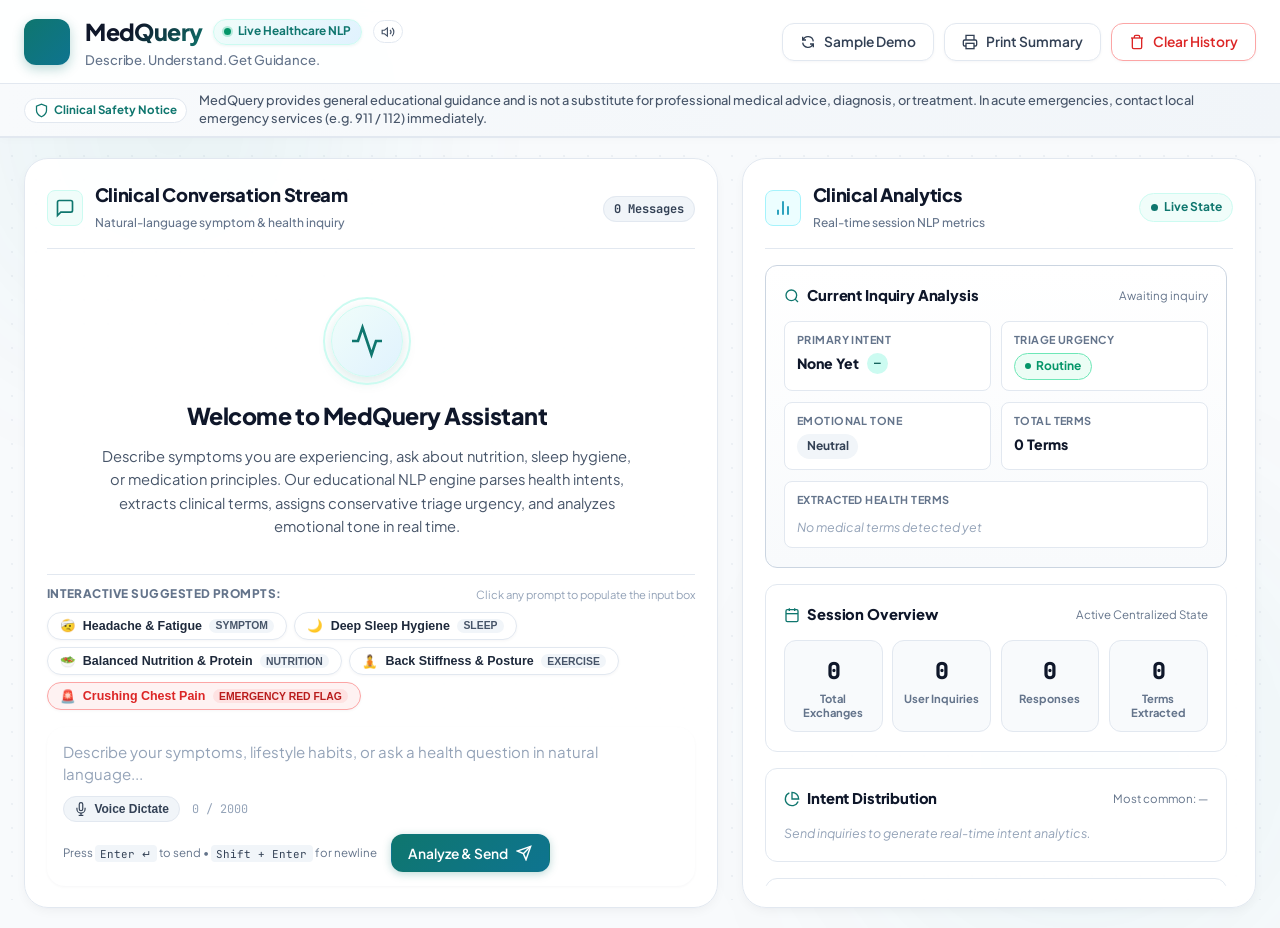
==== templates/index.html @ 359f4f4c "Initial commit: Complete MedQuery healthcare NLP assistant with interactive UI, speech capabilities," ====
<!DOCTYPE html>
<html lang="en">
<head>
  <meta charset="UTF-8">
  <meta name="viewport" content="width=device-width, initial-scale=1.0">
  <meta name="description" content="MedQuery — Educational Healthcare Question and Symptom Guidance Assistant. Real-time NLP intent classification, symptom extraction, conservative urgency triage, tone analysis, and voice interaction.">
  <title>MedQuery — Healthcare Question & Symptom Guidance Assistant</title>
  <link rel="stylesheet" href="/static/css/style.css">
  <link rel="preconnect" href="https://fonts.googleapis.com">
  <link rel="preconnect" href="https://fonts.gstatic.com" crossorigin>
  <link href="https://fonts.googleapis.com/css2?family=Plus+Jakarta+Sans:ital,wght@0,300;0,400;0,500;0,600;0,700;0,800;1,400&family=JetBrains+Mono:wght@400;500;600&display=swap" rel="stylesheet">
</head>
<body>
  <!-- Ambient Animated Clinical Background Grid & Glows -->
  <div class="ambient-glow glow-top-left" aria-hidden="true"></div>
  <div class="ambient-glow glow-bottom-right" aria-hidden="true"></div>
  <div class="grid-overlay" aria-hidden="true"></div>

  <!-- Print Summary Header (Only rendered when window.print() is executed) -->
  <header class="print-only-header">
    <div class="print-title-row">
      <div>
        <h1 class="print-app-title">MedQuery • Clinical Conversation Summary</h1>
        <p class="print-app-tagline">Describe. Understand. Get Guidance. (Educational Healthcare NLP Assistant)</p>
      </div>
      <div class="print-meta-right">
        <p><strong>Generated:</strong> <span id="printDate"></span></p>
        <p><strong>Session ID:</strong> <span id="printSessionId"></span></p>
      </div>
    </div>
    <div class="print-metrics-row" id="printMetricsSummary"></div>
    <div class="print-disclaimer-box">
      <strong>Educational Notice:</strong> MedQuery provides general educational information and is not a substitute for professional medical advice, diagnosis, or treatment. In acute emergencies, contact local emergency services (e.g. 911 / 112) immediately.
    </div>
    <hr class="print-divider">
  </header>

  <!-- App Header -->
  <header class="app-header no-print">
    <div class="header-container">
      <div class="brand-group">
        <div class="brand-icon-wrapper" title="MedQuery Clinical Assistant">
          <!-- Animated ECG Heartbeat Pulse Icon -->
          <svg class="brand-icon" viewBox="0 0 24 24" fill="none" stroke="currentColor" stroke-width="2.2" stroke-linecap="round" stroke-linejoin="round">
            <path class="ecg-path" d="M2 12h3.5l2.5-7 4 14 3.5-10 2 5H22"/>
          </svg>
        </div>
        <div class="brand-text">
          <div class="brand-row">
            <span class="brand-title">MedQuery</span>
            <div class="system-status-pill" title="NLP Pipeline Ready">
              <span class="status-dot"></span>
              <span id="connectionStatusText">Live Healthcare NLP</span>
            </div>
            <!-- Audio Feedback Toggle Button -->
            <button id="btnAudioToggle" class="btn-icon-toggle" title="Toggle UI sound effects" aria-label="Toggle UI Audio">
              <svg id="iconAudioOn" viewBox="0 0 24 24" fill="none" stroke="currentColor" stroke-width="2" class="mini-icon">
                <polygon points="11 5 6 9 2 9 2 15 6 15 11 19 11 5"/>
                <path d="M19.07 4.93a10 10 0 0 1 0 14.14M15.54 8.46a5 5 0 0 1 0 7.07"/>
              </svg>
              <svg id="iconAudioOff" viewBox="0 0 24 24" fill="none" stroke="currentColor" stroke-width="2" class="mini-icon hidden">
                <line x1="1" y1="1" x2="23" y2="23"/>
                <path d="M9 9v3a3 3 0 0 0 5.12 2.12M15 9.34V4a3 3 0 0 0-5.94-.6"/>
                <path d="M17 16.95A7 7 0 0 1 5 12v-2m14 0v2a7 7 0 0 1-.11 1.23"/>
                <line x1="12" y1="19" x2="12" y2="23"/>
                <line x1="8" y1="23" x2="16" y2="23"/>
              </svg>
            </button>
          </div>
          <span class="brand-tagline">Describe. Understand. Get Guidance.</span>
        </div>
      </div>

      <!-- Action Toolbar -->
      <div class="header-actions">
        <button id="btnDemo" class="btn btn-secondary action-btn-hover" title="Restore sample clinical conversations with multi-turn analytics">
          <svg viewBox="0 0 24 24" fill="none" stroke="currentColor" stroke-width="2" class="btn-icon">
            <path d="M4 4v5h.582m15.356 2A8.001 8.001 0 004.582 9m0 0H9m11 11v-5h-.581m0 0a8.003 8.003 0 01-15.357-2m15.357 2H15"/>
          </svg>
          <span>Sample Demo</span>
        </button>

        <button id="btnPrint" class="btn btn-secondary action-btn-hover" title="Print a professional A4-formatted clinical summary">
          <svg viewBox="0 0 24 24" fill="none" stroke="currentColor" stroke-width="2" class="btn-icon">
            <polyline points="6 9 6 2 18 2 18 9"/>
            <path d="M6 18H4a2 2 0 01-2-2v-5a2 2 0 012-2h16a2 2 0 012 2v5a2 2 0 01-2 2h-2"/>
            <rect x="6" y="14" width="12" height="8"/>
          </svg>
          <span>Print Summary</span>
        </button>

        <button id="btnClear" class="btn btn-outline-danger action-btn-hover" title="Clear conversation history and reset runtime state">
          <svg viewBox="0 0 24 24" fill="none" stroke="currentColor" stroke-width="2" class="btn-icon">
            <polyline points="3 6 5 6 21 6"/>
            <path d="M19 6v14a2 2 0 01-2 2H7a2 2 0 01-2-2V6m3 0V4a2 2 0 012-2h4a2 2 0 012 2v2"/>
          </svg>
          <span>Clear History</span>
        </button>
      </div>
    </div>

    <!-- Safety Disclaimer Ribbon -->
    <div class="safety-ribbon">
      <div class="safety-ribbon-content">
        <div class="safety-badge">
          <svg class="safety-icon" viewBox="0 0 24 24" fill="none" stroke="currentColor" stroke-width="2">
            <path d="M12 22s8-4 8-10V5l-8-3-8 3v7c0 6 8 10 8 10z"/>
          </svg>
          <span>Clinical Safety Notice</span>
        </div>
        <span class="safety-text">
          MedQuery provides general educational guidance and is not a substitute for professional medical advice, diagnosis, or treatment. In acute emergencies, contact local emergency services (e.g. 911 / 112) immediately.
        </span>
      </div>
    </div>
  </header>

  <!-- Main Layout Container -->
  <main class="main-layout no-print">
    <!-- Left Column: Conversation Hub -->
    <section class="conversation-panel" aria-label="Healthcare Conversation Stream">
      <div class="panel-header">
        <div class="panel-header-title">
          <div class="icon-bubble">
            <svg viewBox="0 0 24 24" fill="none" stroke="currentColor" stroke-width="2" class="panel-header-icon">
              <path d="M21 15a2 2 0 01-2 2H7l-4 4V5a2 2 0 012-2h14a2 2 0 012 2z"/>
            </svg>
          </div>
          <div>
            <h2>Clinical Conversation Stream</h2>
            <span class="panel-subcaption">Natural-language symptom & health inquiry</span>
          </div>
        </div>
        <div class="panel-meta-actions">
          <span class="message-counter-badge" id="messageCounterBadge">0 Messages</span>
        </div>
      </div>

      <!-- Messages Stream -->
      <div class="messages-stream" id="messagesStream" tabindex="0" aria-live="polite">
        <!-- Empty State -->
        <div class="empty-state" id="emptyState">
          <div class="empty-state-visual">
            <div class="pulse-ring"></div>
            <div class="empty-state-icon-card">
              <svg viewBox="0 0 24 24" fill="none" stroke="currentColor" stroke-width="1.8">
                <path d="M22 12h-4l-3 9L9 3l-3 9H2"/>
              </svg>
            </div>
          </div>
          <h3>Welcome to MedQuery Assistant</h3>
          <p class="empty-state-desc">
            Describe symptoms you are experiencing, ask about nutrition, sleep hygiene, or medication principles.
            Our educational NLP engine parses health intents, extracts clinical terms, assigns conservative triage urgency, and analyzes emotional tone in real time.
          </p>
          <div class="empty-state-grid">
            <div class="empty-feature-card">
              <div class="feature-icon-circle blue">
                <svg viewBox="0 0 24 24" fill="none" stroke="currentColor" stroke-width="2"><path d="M4 19.5A2.5 2.5 0 0 1 6.5 17H20"/><path d="M6.5 2H20v20H6.5A2.5 2.5 0 0 1 4 19.5v-15A2.5 2.5 0 0 1 6.5 2z"/></svg>
              </div>
              <div class="feature-text">
                <strong>Rule-Based Intent NLP</strong>
                <span>Classifies 10 healthcare domains with confidence scoring.</span>
              </div>
            </div>
            <div class="empty-feature-card">
              <div class="feature-icon-circle green">
                <svg viewBox="0 0 24 24" fill="none" stroke="currentColor" stroke-width="2"><path d="M12 22s8-4 8-10V5l-8-3-8 3v7c0 6 8 10 8 10z"/></svg>
              </div>
              <div class="feature-text">
                <strong>Conservative Triage</strong>
                <span>Urgent, Needs Attention, and Routine triage categorization.</span>
              </div>
            </div>
            <div class="empty-feature-card">
              <div class="feature-icon-circle purple">
                <svg viewBox="0 0 24 24" fill="none" stroke="currentColor" stroke-width="2"><path d="M12 2a10 10 0 1 0 10 10H12V2z"/></svg>
              </div>
              <div class="feature-text">
                <strong>Dynamic Analytics</strong>
                <span>Zero hardcoded data; aggregates session state live.</span>
              </div>
            </div>
            <div class="empty-feature-card">
              <div class="feature-icon-circle teal">
                <svg viewBox="0 0 24 24" fill="none" stroke="currentColor" stroke-width="2"><path d="M12 1a3 3 0 0 0-3 3v8a3 3 0 0 0 6 0V4a3 3 0 0 0-3-3z"/><path d="M19 10v2a7 7 0 0 1-14 0v-2"/><line x1="12" y1="19" x2="12" y2="23"/><line x1="8" y1="23" x2="16" y2="23"/></svg>
              </div>
              <div class="feature-text">
                <strong>Voice Dictation & Read-Aloud</strong>
                <span>Integrated Speech-to-Text & Text-to-Speech interaction.</span>
              </div>
            </div>
          </div>
          <p class="empty-prompt-callout">
            👇 Select a suggested question below or type your inquiry to begin:
          </p>
        </div>
      </div>

      <!-- Suggested Prompts Bar with Category Filter Pills -->
      <div class="suggested-prompts-bar">
        <div class="suggested-bar-header">
          <span class="suggested-label">Interactive Suggested Prompts:</span>
          <span class="suggested-hint">Click any prompt to populate the input box</span>
        </div>
        <div class="suggested-chips-container">
          <button class="suggested-chip chip-symptom" data-query="I have had a throbbing headache and felt exhausted for the past two days.">
            <span class="chip-icon">🤕</span>
            <span class="chip-text">Headache & Fatigue</span>
            <span class="chip-tag">Symptom</span>
          </button>
          <button class="suggested-chip chip-sleep" data-query="How can I improve my sleep hygiene to get more restorative deep sleep?">
            <span class="chip-icon">🌙</span>
            <span class="chip-text">Deep Sleep Hygiene</span>
            <span class="chip-tag">Sleep</span>
          </button>
          <button class="suggested-chip chip-nutrition" data-query="What are healthy high-protein snacks to balance daily nutrition and hydration?">
            <span class="chip-icon">🥗</span>
            <span class="chip-text">Balanced Nutrition & Protein</span>
            <span class="chip-tag">Nutrition</span>
          </button>
          <button class="suggested-chip chip-general" data-query="I am experiencing mild lower back stiffness after prolonged sitting at work.">
            <span class="chip-icon">🧘</span>
            <span class="chip-text">Back Stiffness & Posture</span>
            <span class="chip-tag">Exercise</span>
          </button>
          <button class="suggested-chip chip-urgent red-flag" data-query="I feel sudden severe crushing chest pain and shortness of breath!">
            <span class="chip-icon">🚨</span>
            <span class="chip-text">Crushing Chest Pain</span>
            <span class="chip-tag red">Emergency Red Flag</span>
          </button>
        </div>
      </div>

      <!-- Chat Input Bar with Speech Dictation -->
      <div class="chat-input-wrapper">
        <form id="chatForm" class="chat-input-form" onsubmit="return false;">
          <div class="input-container" id="inputContainer">
            <textarea
              id="messageInput"
              class="message-textarea"
              placeholder="Describe your symptoms, lifestyle habits, or ask a health question in natural language..."
              rows="2"
              maxlength="2000"
              aria-label="Health inquiry message input"
            ></textarea>
            <div class="input-footer">
              <div class="input-tools-left">
                <!-- Voice Input Microphone Button (Web Speech API) -->
                <button type="button" id="btnVoiceInput" class="btn-tool" title="Dictate symptoms via Voice Input (Microphone)" aria-label="Speech Dictation">
                  <svg id="micIcon" viewBox="0 0 24 24" fill="none" stroke="currentColor" stroke-width="2" class="tool-icon">
                    <path d="M12 1a3 3 0 0 0-3 3v8a3 3 0 0 0 6 0V4a3 3 0 0 0-3-3z"/>
                    <path d="M19 10v2a7 7 0 0 1-14 0v-2"/>
                    <line x1="12" y1="19" x2="12" y2="23"/>
                    <line x1="8" y1="23" x2="16" y2="23"/>
                  </svg>
                  <span id="micStatusText" class="tool-label">Voice Dictate</span>
                </button>
                <span class="char-counter" id="charCounter">0 / 2000</span>
              </div>

              <div class="input-tools-right">
                <span class="keyboard-hint">Press <kbd>Enter ↵</kbd> to send • <kbd>Shift + Enter</kbd> for newline</span>
                <button type="submit" id="btnSend" class="btn btn-primary btn-send-interactive" aria-label="Send message">
                  <span id="btnSendText">Analyze & Send</span>
                  <svg id="btnSendIcon" viewBox="0 0 24 24" fill="none" stroke="currentColor" stroke-width="2.2" class="btn-icon">
                    <line x1="22" y1="2" x2="11" y2="13"/>
                    <polygon points="22 2 15 22 11 13 2 9 22 2"/>
                  </svg>
                  <span id="sendSpinner" class="spinner hidden" aria-hidden="true"></span>
                </button>
              </div>
            </div>
          </div>
        </form>
      </div>
    </section>

    <!-- Right Column: Real-Time Analytics & NLP Inspector -->
    <aside class="analytics-panel" aria-label="Healthcare Analytics and NLP Breakdown">
      <div class="panel-header">
        <div class="panel-header-title">
          <div class="icon-bubble cyan">
            <svg viewBox="0 0 24 24" fill="none" stroke="currentColor" stroke-width="2" class="panel-header-icon">
              <path d="M18 20V10M12 20V4M6 20v-6"/>
            </svg>
          </div>
          <div>
            <h2>Clinical Analytics</h2>
            <span class="panel-subcaption">Real-time session NLP metrics</span>
          </div>
        </div>
        <span class="live-pulse-badge">
          <span class="pulse-beacon"></span>
          Live State
        </span>
      </div>

      <div class="analytics-scroll-body">
        <!-- Card 1: Latest Message Analysis -->
        <div class="card analytics-card highlight-card">
          <div class="card-header">
            <div class="card-title-group">
              <svg viewBox="0 0 24 24" fill="none" stroke="currentColor" stroke-width="2" class="card-title-icon"><circle cx="11" cy="11" r="8"/><line x1="21" y1="21" x2="16.65" y2="16.65"/></svg>
              <h3>Current Inquiry Analysis</h3>
            </div>
            <span class="card-subtitle" id="latestTimestamp">Awaiting inquiry</span>
          </div>
          <div class="analysis-grid">
            <div class="metric-cell">
              <span class="metric-sublabel">Primary Intent</span>
              <div class="metric-value-row">
                <span class="metric-highlight" id="latestIntent">None yet</span>
                <span class="confidence-pill" id="latestConfidence">—</span>
              </div>
            </div>

            <div class="metric-cell">
              <span class="metric-sublabel">Triage Urgency</span>
              <div class="metric-value-row">
                <span class="urgency-tag routine" id="latestUrgency">
                  <span class="tag-dot"></span>
                  <span id="latestUrgencyText">Routine</span>
                </span>
              </div>
            </div>

            <div class="metric-cell">
              <span class="metric-sublabel">Emotional Tone</span>
              <div class="metric-value-row">
                <span class="tone-tag neutral" id="latestTone">Neutral</span>
              </div>
            </div>

            <div class="metric-cell">
              <span class="metric-sublabel">Total Terms</span>
              <div class="metric-value-row">
                <span class="metric-highlight" id="latestTermsCount">0 terms</span>
              </div>
            </div>

            <div class="metric-cell full-width">
              <span class="metric-sublabel">Extracted Health Terms</span>
              <div class="keywords-chip-list" id="latestKeywordsList">
                <span class="empty-terms-notice">No medical terms detected yet</span>
              </div>
            </div>
          </div>
        </div>

        <!-- Card 2: Overview Counters -->
        <div class="card analytics-card">
          <div class="card-header">
            <div class="card-title-group">
              <svg viewBox="0 0 24 24" fill="none" stroke="currentColor" stroke-width="2" class="card-title-icon"><rect x="3" y="4" width="18" height="18" rx="2" ry="2"/><line x1="16" y1="2" x2="16" y2="6"/><line x1="8" y1="2" x2="8" y2="6"/><line x1="3" y1="10" x2="21" y2="10"/></svg>
              <h3>Session Overview</h3>
            </div>
            <span class="card-subtitle">Active Centralized State</span>
          </div>
          <div class="stats-counters-grid">
            <div class="stat-counter-box" title="Total messages exchanged in this session">
              <span class="stat-num" id="statTotalMessages">0</span>
              <span class="stat-title">Total Exchanges</span>
            </div>
            <div class="stat-counter-box" title="User inquiries analyzed">
              <span class="stat-num" id="statUserMessages">0</span>
              <span class="stat-title">User Inquiries</span>
            </div>
            <div class="stat-counter-box" title="Guidance responses provided">
              <span class="stat-num" id="statAssistantMessages">0</span>
              <span class="stat-title">Responses</span>
            </div>
            <div class="stat-counter-box" title="Total healthcare keywords extracted">
              <span class="stat-num" id="statKeywordMentions">0</span>
              <span class="stat-title">Terms Extracted</span>
            </div>
          </div>
        </div>

        <!-- Card 3: Intent Distribution -->
        <div class="card analytics-card">
          <div class="card-header">
            <div class="card-title-group">
              <svg viewBox="0 0 24 24" fill="none" stroke="currentColor" stroke-width="2" class="card-title-icon"><path d="M21.21 15.89A10 10 0 1 1 8 2.83"/><path d="M22 12A10 10 0 0 0 12 2v10z"/></svg>
              <h3>Intent Distribution</h3>
            </div>
            <span class="card-subtitle" id="mostCommonIntentLabel">Most common: —</span>
          </div>
          <div class="distribution-bars-list" id="intentDistributionList">
            <p class="empty-distribution-notice">Send inquiries to generate real-time intent analytics.</p>
          </div>
        </div>

        <!-- Card 4: Urgency Triage Breakdown -->
        <div class="card analytics-card">
          <div class="card-header">
            <div class="card-title-group">
              <svg viewBox="0 0 24 24" fill="none" stroke="currentColor" stroke-width="2" class="card-title-icon"><path d="M10.29 3.86L1.82 18a2 2 0 0 0 1.71 3h16.94a2 2 0 0 0 1.71-3L13.71 3.86a2 2 0 0 0-3.42 0z"/><line x1="12" y1="9" x2="12" y2="13"/><line x1="12" y1="17" x2="12.01" y2="17"/></svg>
              <h3>Urgency Triage Breakdown</h3>
            </div>
            <span class="card-subtitle">Conservative classification</span>
          </div>
          <div class="urgency-meters">
            <div class="urgency-meter-row">
              <div class="meter-info">
                <span class="meter-name"><span class="dot-urgency routine"></span> Routine Self-Care</span>
                <span class="meter-val" id="urgencyRoutineCount">0 (0%)</span>
              </div>
              <div class="progress-track">
                <div class="progress-fill routine" id="urgencyRoutineBar" style="width: 0%;"></div>
              </div>
            </div>

            <div class="urgency-meter-row">
              <div class="meter-info">
                <span class="meter-name"><span class="dot-urgency attention"></span> Needs Attention</span>
                <span class="meter-val" id="urgencyAttentionCount">0 (0%)</span>
              </div>
              <div class="progress-track">
                <div class="progress-fill attention" id="urgencyAttentionBar" style="width: 0%;"></div>
              </div>
            </div>

            <div class="urgency-meter-row">
              <div class="meter-info">
                <span class="meter-name"><span class="dot-urgency urgent"></span> Urgent Medical Review</span>
                <span class="meter-val" id="urgencyUrgentCount">0 (0%)</span>
              </div>
              <div class="progress-track">
                <div class="progress-fill urgent" id="urgencyUrgentBar" style="width: 0%;"></div>
              </div>
            </div>
          </div>
        </div>

        <!-- Card 5: Tone & Sentiment Distribution -->
        <div class="card analytics-card">
          <div class="card-header">
            <div class="card-title-group">
              <svg viewBox="0 0 24 24" fill="none" stroke="currentColor" stroke-width="2" class="card-title-icon"><circle cx="12" cy="12" r="10"/><path d="M8 14s1.5 2 4 2 4-2 4-2"/><line x1="9" y1="9" x2="9.01" y2="9"/><line x1="15" y1="9" x2="15.01" y2="9"/></svg>
              <h3>Emotional Tone Breakdown</h3>
            </div>
            <span class="card-subtitle">Affective sentiment markers</span>
          </div>
          <div class="distribution-bars-list" id="toneDistributionList">
            <p class="empty-distribution-notice">Send inquiries to analyze emotional tone.</p>
          </div>
        </div>

        <!-- Card 6: Top Extracted Keywords Cloud -->
        <div class="card analytics-card">
          <div class="card-header">
            <div class="card-title-group">
              <svg viewBox="0 0 24 24" fill="none" stroke="currentColor" stroke-width="2" class="card-title-icon"><path d="M20.59 13.41l-7.17 7.17a2 2 0 0 1-2.83 0L2 12V2h10l8.59 8.59a2 2 0 0 1 0 2.82z"/><line x1="7" y1="7" x2="7.01" y2="7"/></svg>
              <h3>Frequent Health Keywords</h3>
            </div>
            <span class="card-subtitle" id="uniqueKeywordsLabel">0 unique terms</span>
          </div>
          <div class="keyword-frequency-cloud" id="topKeywordsCloud">
            <p class="empty-distribution-notice">Extracted health terms will appear here.</p>
          </div>
        </div>
      </div>
    </aside>
  </main>

  <!-- Print-Only Conversation Summary (Rendered on window.print()) -->
  <section class="print-conversation-section" id="printConversationSection"></section>

  <!-- Detailed NLP Analysis Inspector Modal -->
  <div class="modal-backdrop hidden" id="analysisModalBackdrop" role="dialog" aria-modal="true" aria-labelledby="modalTitle">
    <div class="modal-card">
      <div class="modal-header">
        <div class="modal-title-group">
          <div class="modal-icon-bubble">
            <svg viewBox="0 0 24 24" fill="none" stroke="currentColor" stroke-width="2" class="modal-icon">
              <circle cx="12" cy="12" r="10"/>
              <line x1="12" y1="16" x2="12" y2="12"/>
              <line x1="12" y1="8" x2="12.01" y2="8"/>
            </svg>
          </div>
          <div>
            <h3 id="modalTitle">Clinical NLP Pipeline Inspection</h3>
            <span class="modal-subtitle" id="modalSubtitle">Detailed diagnostic breakdown</span>
          </div>
        </div>
        <button class="modal-close-btn" id="modalCloseBtn" aria-label="Close modal">&times;</button>
      </div>

      <div class="modal-body" id="modalBody"></div>

      <div class="modal-footer">
        <button class="btn btn-secondary action-btn-hover" id="modalDismissBtn">Close Inspector</button>
      </div>
    </div>
  </div>

  <!-- Clear Confirmation Dialog Modal -->
  <div class="modal-backdrop hidden" id="confirmModalBackdrop" role="dialog" aria-modal="true" aria-labelledby="confirmTitle">
    <div class="modal-card modal-card-sm">
      <div class="modal-header danger-header">
        <div class="modal-title-group">
          <div class="modal-icon-bubble danger">
            <svg viewBox="0 0 24 24" fill="none" stroke="currentColor" stroke-width="2" class="modal-icon text-danger">
              <path d="M10.29 3.86L1.82 18a2 2 0 001.71 3h16.94a2 2 0 001.71-3L13.71 3.86a2 2 0 00-3.42 0z"/>
              <line x1="12" y1="9" x2="12" y2="13"/>
              <line x1="12" y1="17" x2="12.01" y2="17"/>
            </svg>
          </div>
          <div>
            <h3 id="confirmTitle">Reset Conversation History?</h3>
            <span class="modal-subtitle">Destructive session action</span>
          </div>
        </div>
        <button class="modal-close-btn" id="confirmCloseBtn" aria-label="Close modal">&times;</button>
      </div>

      <div class="modal-body">
        <p>This will erase all active messages and reset the dynamic analytics counters to zero.</p>
        <div class="alert-box-subtle">
          <svg viewBox="0 0 24 24" fill="none" stroke="currentColor" stroke-width="2" class="alert-icon"><circle cx="12" cy="12" r="10"/><line x1="12" y1="16" x2="12" y2="12"/><line x1="12" y1="8" x2="12.01" y2="8"/></svg>
          <span>You can restore realistic clinical data at any time by clicking <strong>"Sample Demo"</strong> in the top toolbar.</span>
        </div>
      </div>

      <div class="modal-footer">
        <button class="btn btn-secondary action-btn-hover" id="confirmCancelBtn">Cancel</button>
        <button class="btn btn-danger action-btn-hover" id="confirmExecuteBtn">Reset All Data</button>
      </div>
    </div>
  </div>

  <!-- Toast Notification Container -->
  <div class="toast-container" id="toastContainer" aria-live="assertive"></div>

  <!-- JavaScript Entry Point -->
  <script src="/static/js/app.js"></script>
</body>
</html>
---- static/css/style.css ----
/* ==========================================================================
   MedQuery — Healthcare Question & Symptom Guidance Assistant
   Design System: Dynamic Clinical & Medical Triage Interface
   ========================================================================== */

:root {
  /* Medical Teal & Slate Palette */
  --color-primary: #0f766e;           /* Deep Clinical Teal */
  --color-primary-hover: #0d5c56;
  --color-primary-active: #042f2e;
  --color-primary-light: #ccfbf1;
  --color-primary-subtle: #f0fdfa;
  --color-cyan-accent: #06b6d4;

  --color-slate-950: #020617;
  --color-slate-900: #0f172a;         /* High-Contrast Dominant Text */
  --color-slate-800: #1e293b;
  --color-slate-700: #334155;
  --color-slate-600: #475569;
  --color-slate-500: #64748b;
  --color-slate-400: #94a3b8;
  --color-slate-200: #e2e8f0;         /* Pristine Border */
  --color-slate-100: #f1f5f9;         /* Neutral Fill */
  --color-slate-50: #f8fafc;          /* Clinical Neutral Background */
  --color-white: #ffffff;

  /* Clinical Triage Status */
  --color-routine: #059669;           /* Vibrant Emerald */
  --color-routine-bg: #ecfdf5;
  --color-routine-border: #6ee7b7;

  --color-attention: #d97706;         /* Amber Alert */
  --color-attention-bg: #fffbeb;
  --color-attention-border: #fcd34d;

  --color-urgent: #dc2626;            /* Urgent Crimson */
  --color-urgent-bg: #fef2f2;
  --color-urgent-border: #fca5a5;

  /* Typography */
  --font-main: 'Plus Jakarta Sans', -apple-system, BlinkMacSystemFont, "Segoe UI", Roboto, sans-serif;
  --font-mono: 'JetBrains Mono', monospace;

  /* Radii */
  --radius-xs: 4px;
  --radius-sm: 8px;
  --radius-md: 12px;
  --radius-lg: 18px;
  --radius-xl: 24px;
  --radius-pill: 9999px;

  /* High-Fidelity Shadows */
  --shadow-subtle: 0 1px 3px 0 rgba(15, 23, 42, 0.04);
  --shadow-card: 0 4px 12px -2px rgba(15, 23, 42, 0.05), 0 2px 4px -2px rgba(15, 23, 42, 0.03);
  --shadow-card-hover: 0 12px 24px -4px rgba(15, 23, 42, 0.08), 0 4px 8px -2px rgba(15, 23, 42, 0.04);
  --shadow-modal: 0 25px 50px -12px rgba(15, 23, 42, 0.25);
  --shadow-glow-teal: 0 0 15px rgba(15, 118, 110, 0.25);
  --shadow-glow-red: 0 0 15px rgba(220, 38, 38, 0.3);

  /* Transitions */
  --transition-fast: 160ms cubic-bezier(0.4, 0, 0.2, 1);
  --transition-smooth: 260ms cubic-bezier(0.16, 1, 0.3, 1);
  --transition-spring: 400ms cubic-bezier(0.34, 1.56, 0.64, 1);
}

/* Base Reset & Smooth Rendering */
*, *::before, *::after {
  box-sizing: border-box;
  margin: 0;
  padding: 0;
}

html {
  scroll-behavior: smooth;
}

body {
  font-family: var(--font-main);
  background-color: var(--color-slate-50);
  color: var(--color-slate-900);
  line-height: 1.55;
  -webkit-font-smoothing: antialiased;
  -moz-osx-font-smoothing: grayscale;
  min-height: 100vh;
  display: flex;
  flex-direction: column;
  position: relative;
  overflow-x: hidden;
}

body.modal-open {
  overflow: hidden;
}

/* Ambient Medical Glow Background */
.ambient-glow {
  position: fixed;
  border-radius: 50%;
  filter: blur(100px);
  pointer-events: none;
  z-index: 0;
  opacity: 0.6;
}

.glow-top-left {
  top: -120px;
  left: -80px;
  width: 500px;
  height: 500px;
  background: radial-gradient(circle, rgba(15, 118, 110, 0.15) 0%, rgba(6, 182, 212, 0.05) 60%, transparent 80%);
}

.glow-bottom-right {
  bottom: -150px;
  right: -100px;
  width: 600px;
  height: 600px;
  background: radial-gradient(circle, rgba(6, 182, 212, 0.12) 0%, rgba(15, 118, 110, 0.04) 60%, transparent 80%);
}

.grid-overlay {
  position: fixed;
  inset: 0;
  background-image: radial-gradient(rgba(148, 163, 184, 0.15) 1px, transparent 0);
  background-size: 24px 24px;
  pointer-events: none;
  z-index: 0;
  opacity: 0.7;
}

/* ==========================================================================
   Header & Brand Section
   ========================================================================== */

.app-header {
  background-color: rgba(255, 255, 255, 0.92);
  backdrop-filter: blur(12px);
  -webkit-backdrop-filter: blur(12px);
  border-bottom: 1px solid var(--color-slate-200);
  position: sticky;
  top: 0;
  z-index: 40;
  box-shadow: 0 2px 10px rgba(15, 23, 42, 0.02);
}

.header-container {
  max-width: 1440px;
  margin: 0 auto;
  padding: 0.85rem 1.5rem;
  display: flex;
  align-items: center;
  justify-content: space-between;
  gap: 1.5rem;
  position: relative;
  z-index: 1;
}

.brand-group {
  display: flex;
  align-items: center;
  gap: 0.95rem;
}

.brand-icon-wrapper {
  width: 46px;
  height: 46px;
  border-radius: var(--radius-md);
  background: linear-gradient(135deg, #0f766e 0%, #0e7490 100%);
  display: flex;
  align-items: center;
  justify-content: center;
  color: #ffffff;
  box-shadow: 0 4px 12px rgba(15, 118, 110, 0.28);
  position: relative;
  overflow: hidden;
  transition: transform var(--transition-smooth), box-shadow var(--transition-smooth);
}

.brand-icon-wrapper:hover {
  transform: scale(1.05) rotate(-2deg);
  box-shadow: 0 6px 18px rgba(15, 118, 110, 0.4);
}

.brand-icon {
  width: 26px;
  height: 26px;
}

/* ECG Pulse Line Animation */
.ecg-path {
  stroke-dasharray: 60;
  stroke-dashoffset: 60;
  animation: ecg-beat 2.8s ease-in-out infinite;
}

@keyframes ecg-beat {
  0% { stroke-dashoffset: 60; opacity: 0.4; }
  30% { stroke-dashoffset: 0; opacity: 1; }
  70% { stroke-dashoffset: -60; opacity: 1; }
  100% { stroke-dashoffset: -60; opacity: 0.4; }
}

.brand-text {
  display: flex;
  flex-direction: column;
}

.brand-row {
  display: flex;
  align-items: center;
  gap: 0.65rem;
}

.brand-title {
  font-size: 1.45rem;
  font-weight: 800;
  color: var(--color-slate-900);
  letter-spacing: -0.025em;
  background: linear-gradient(135deg, #0f172a 40%, #0f766e 100%);
  -webkit-background-clip: text;
  -webkit-text-fill-color: transparent;
}

.system-status-pill {
  display: inline-flex;
  align-items: center;
  gap: 0.4rem;
  font-size: 0.74rem;
  font-weight: 700;
  background: linear-gradient(135deg, var(--color-primary-subtle), #e0f2fe);
  color: var(--color-primary);
  border: 1px solid var(--color-primary-light);
  border-radius: var(--radius-pill);
  padding: 0.18rem 0.65rem;
  box-shadow: 0 1px 3px rgba(15, 118, 110, 0.08);
}

.status-dot {
  width: 7px;
  height: 7px;
  border-radius: 50%;
  background-color: var(--color-routine);
  box-shadow: 0 0 0 2px rgba(16, 185, 129, 0.25);
  animation: pulse-dot 2s infinite;
}

@keyframes pulse-dot {
  0%, 100% { transform: scale(1); opacity: 1; }
  50% { transform: scale(1.3); opacity: 0.6; }
}

.btn-icon-toggle {
  background: none;
  border: 1px solid var(--color-slate-200);
  border-radius: var(--radius-pill);
  padding: 0.2rem 0.45rem;
  cursor: pointer;
  display: inline-flex;
  align-items: center;
  color: var(--color-slate-600);
  transition: all var(--transition-fast);
}

.btn-icon-toggle:hover {
  background-color: var(--color-slate-100);
  color: var(--color-primary);
  border-color: var(--color-primary-light);
}

.mini-icon {
  width: 14px;
  height: 14px;
}

.brand-tagline {
  font-size: 0.82rem;
  color: var(--color-slate-500);
  font-weight: 500;
  letter-spacing: -0.01em;
}

.header-actions {
  display: flex;
  align-items: center;
  gap: 0.65rem;
}

/* Safety Ribbon */
.safety-ribbon {
  background: linear-gradient(90deg, #f8fafc 0%, #f1f5f9 100%);
  border-top: 1px solid var(--color-slate-200);
  border-bottom: 1px solid var(--color-slate-200);
  padding: 0.5rem 1.5rem;
  font-size: 0.8rem;
  color: var(--color-slate-700);
}

.safety-ribbon-content {
  max-width: 1440px;
  margin: 0 auto;
  display: flex;
  align-items: center;
  gap: 0.75rem;
}

.safety-badge {
  display: inline-flex;
  align-items: center;
  gap: 0.35rem;
  background-color: #ffffff;
  border: 1px solid var(--color-slate-200);
  border-radius: var(--radius-pill);
  padding: 0.15rem 0.55rem;
  font-size: 0.72rem;
  font-weight: 700;
  color: var(--color-primary);
  white-space: nowrap;
}

.safety-icon {
  width: 15px;
  height: 15px;
  color: var(--color-primary);
  flex-shrink: 0;
}

.safety-text {
  font-weight: 500;
  color: var(--color-slate-600);
  line-height: 1.4;
}

/* ==========================================================================
   Buttons & Interactive Micro-Animations
   ========================================================================== */

.btn {
  display: inline-flex;
  align-items: center;
  justify-content: center;
  gap: 0.5rem;
  font-family: var(--font-main);
  font-size: 0.86rem;
  font-weight: 600;
  padding: 0.6rem 1.05rem;
  border-radius: var(--radius-md);
  border: 1px solid transparent;
  cursor: pointer;
  transition: all var(--transition-smooth);
  white-space: nowrap;
  user-select: none;
  position: relative;
  outline: none;
}

.btn:focus-visible {
  box-shadow: 0 0 0 3px rgba(15, 118, 110, 0.25);
}

.btn-icon {
  width: 16px;
  height: 16px;
  transition: transform var(--transition-fast);
}

.action-btn-hover:hover .btn-icon {
  transform: rotate(-8deg) scale(1.1);
}

.btn-primary {
  background: linear-gradient(135deg, var(--color-primary) 0%, #0e7490 100%);
  color: #ffffff;
  box-shadow: 0 2px 8px rgba(15, 118, 110, 0.28);
}

.btn-primary:hover:not(:disabled) {
  background: linear-gradient(135deg, var(--color-primary-hover) 0%, #0c647b 100%);
  box-shadow: 0 4px 14px rgba(15, 118, 110, 0.4);
  transform: translateY(-1.5px);
}

.btn-primary:active:not(:disabled) {
  transform: translateY(0);
}

.btn-secondary {
  background-color: #ffffff;
  color: var(--color-slate-700);
  border-color: var(--color-slate-200);
  box-shadow: var(--shadow-subtle);
}

.btn-secondary:hover:not(:disabled) {
  background-color: var(--color-slate-100);
  border-color: var(--color-slate-400);
  color: var(--color-slate-900);
  transform: translateY(-1.5px);
  box-shadow: var(--shadow-card);
}

.btn-outline-danger {
  background-color: #ffffff;
  color: var(--color-urgent);
  border-color: var(--color-urgent-border);
  box-shadow: var(--shadow-subtle);
}

.btn-outline-danger:hover:not(:disabled) {
  background-color: var(--color-urgent-bg);
  border-color: var(--color-urgent);
  box-shadow: 0 2px 8px rgba(220, 38, 38, 0.15);
  transform: translateY(-1.5px);
}

.btn-danger {
  background-color: var(--color-urgent);
  color: #ffffff;
  box-shadow: 0 2px 8px rgba(220, 38, 38, 0.25);
}

.btn-danger:hover:not(:disabled) {
  background-color: #b91c1c;
  transform: translateY(-1.5px);
}

.btn:disabled {
  opacity: 0.6;
  cursor: not-allowed;
  transform: none !important;
}

/* ==========================================================================
   Main Layout Structure
   ========================================================================== */

.main-layout {
  max-width: 1440px;
  width: 100%;
  margin: 0 auto;
  padding: 1.25rem 1.5rem;
  display: grid;
  grid-template-columns: minmax(0, 1.35fr) minmax(370px, 1fr);
  gap: 1.5rem;
  flex: 1;
  position: relative;
  z-index: 1;
}

.panel-header {
  display: flex;
  align-items: center;
  justify-content: space-between;
  padding-bottom: 0.85rem;
  border-bottom: 1px solid var(--color-slate-200);
  margin-bottom: 1rem;
}

.panel-header-title {
  display: flex;
  align-items: center;
  gap: 0.75rem;
}

.icon-bubble {
  width: 36px;
  height: 36px;
  border-radius: var(--radius-sm);
  background: var(--color-primary-subtle);
  border: 1px solid var(--color-primary-light);
  color: var(--color-primary);
  display: flex;
  align-items: center;
  justify-content: center;
}

.icon-bubble.cyan {
  background: #ecfeff;
  border-color: #a5f3fc;
  color: #0891b2;
}

.panel-header-icon {
  width: 20px;
  height: 20px;
}

.panel-header h2 {
  font-size: 1.15rem;
  font-weight: 800;
  color: var(--color-slate-900);
  letter-spacing: -0.015em;
}

.panel-subcaption {
  font-size: 0.75rem;
  color: var(--color-slate-500);
  font-weight: 500;
}

.message-counter-badge {
  font-size: 0.75rem;
  font-weight: 700;
  font-family: var(--font-mono);
  padding: 0.25rem 0.65rem;
  border-radius: var(--radius-pill);
  background-color: var(--color-slate-100);
  color: var(--color-slate-700);
  border: 1px solid var(--color-slate-200);
}

.live-pulse-badge {
  font-size: 0.75rem;
  font-weight: 700;
  padding: 0.25rem 0.65rem;
  border-radius: var(--radius-pill);
  background-color: var(--color-primary-subtle);
  color: var(--color-primary);
  border: 1px solid var(--color-primary-light);
  display: inline-flex;
  align-items: center;
  gap: 0.4rem;
}

.pulse-beacon {
  width: 7px;
  height: 7px;
  border-radius: 50%;
  background-color: var(--color-primary);
  box-shadow: 0 0 0 0 rgba(15, 118, 110, 0.7);
  animation: beacon-ring 2s infinite;
}

@keyframes beacon-ring {
  0% { box-shadow: 0 0 0 0 rgba(15, 118, 110, 0.7); }
  70% { box-shadow: 0 0 0 6px rgba(15, 118, 110, 0); }
  100% { box-shadow: 0 0 0 0 rgba(15, 118, 110, 0); }
}

/* ==========================================================================
   Left Panel: Conversation Hub
   ========================================================================== */

.conversation-panel {
  background-color: rgba(255, 255, 255, 0.95);
  border: 1px solid var(--color-slate-200);
  border-radius: var(--radius-xl);
  box-shadow: var(--shadow-card);
  display: flex;
  flex-direction: column;
  padding: 1.35rem;
  height: calc(100vh - 150px);
  position: sticky;
  top: 105px;
  transition: box-shadow var(--transition-smooth);
}

.conversation-panel:hover {
  box-shadow: var(--shadow-card-hover);
}

.messages-stream {
  flex: 1;
  overflow-y: auto;
  padding-right: 0.5rem;
  display: flex;
  flex-direction: column;
  gap: 1.35rem;
  margin-bottom: 0.75rem;
}

/* Custom Clean Scrollbar */
.messages-stream::-webkit-scrollbar,
.analytics-scroll-body::-webkit-scrollbar,
.modal-body::-webkit-scrollbar {
  width: 6px;
}

.messages-stream::-webkit-scrollbar-thumb,
.analytics-scroll-body::-webkit-scrollbar-thumb,
.modal-body::-webkit-scrollbar-thumb {
  background-color: var(--color-slate-300);
  border-radius: var(--radius-pill);
}

.messages-stream::-webkit-scrollbar-thumb:hover,
.analytics-scroll-body::-webkit-scrollbar-thumb:hover,
.modal-body::-webkit-scrollbar-thumb:hover {
  background-color: var(--color-slate-400);
}

/* Empty State Modern Card */
.empty-state {
  margin: auto;
  text-align: center;
  max-width: 580px;
  padding: 2.5rem 1.5rem;
  animation: fadeIn 350ms ease-out;
}

.empty-state-visual {
  position: relative;
  width: 72px;
  height: 72px;
  margin: 0 auto 1.35rem;
  display: flex;
  align-items: center;
  justify-content: center;
}

.pulse-ring {
  position: absolute;
  inset: -8px;
  border-radius: 50%;
  border: 2px solid var(--color-primary-light);
  animation: ripple-pulse 3s infinite;
}

@keyframes ripple-pulse {
  0% { transform: scale(0.9); opacity: 0.8; }
  50% { transform: scale(1.15); opacity: 0.3; }
  100% { transform: scale(0.9); opacity: 0.8; }
}

.empty-state-icon-card {
  width: 72px;
  height: 72px;
  border-radius: 50%;
  background: linear-gradient(135deg, var(--color-primary-subtle) 0%, #e0f2fe 100%);
  color: var(--color-primary);
  display: flex;
  align-items: center;
  justify-content: center;
  border: 1px solid var(--color-primary-light);
  box-shadow: 0 4px 14px rgba(15, 118, 110, 0.15);
}

.empty-state-icon-card svg {
  width: 36px;
  height: 36px;
}

.empty-state h3 {
  font-size: 1.45rem;
  font-weight: 800;
  color: var(--color-slate-900);
  letter-spacing: -0.02em;
  margin-bottom: 0.65rem;
}

.empty-state-desc {
  font-size: 0.92rem;
  color: var(--color-slate-600);
  line-height: 1.6;
  margin-bottom: 1.5rem;
}

.empty-state-grid {
  display: grid;
  grid-template-columns: 1fr 1fr;
  gap: 0.75rem;
  text-align: left;
  margin-bottom: 1.25rem;
}

.empty-feature-card {
  background-color: var(--color-slate-50);
  border: 1px solid var(--color-slate-200);
  border-radius: var(--radius-md);
  padding: 0.85rem;
  display: flex;
  align-items: flex-start;
  gap: 0.75rem;
  transition: all var(--transition-fast);
}

.empty-feature-card:hover {
  background-color: #ffffff;
  border-color: var(--color-slate-300);
  transform: translateY(-2px);
  box-shadow: var(--shadow-subtle);
}

.feature-icon-circle {
  width: 28px;
  height: 28px;
  border-radius: var(--radius-xs);
  display: flex;
  align-items: center;
  justify-content: center;
  flex-shrink: 0;
}

.feature-icon-circle.blue { background: #dbeafe; color: #1d4ed8; }
.feature-icon-circle.green { background: #dcfce7; color: #15803d; }
.feature-icon-circle.purple { background: #ede9fe; color: #6d28d9; }
.feature-icon-circle.teal { background: #ccfbf1; color: #0f766e; }

.feature-icon-circle svg {
  width: 16px;
  height: 16px;
}

.feature-text {
  display: flex;
  flex-direction: column;
}

.feature-text strong {
  font-size: 0.82rem;
  color: var(--color-slate-900);
  font-weight: 700;
}

.feature-text span {
  font-size: 0.74rem;
  color: var(--color-slate-500);
  line-height: 1.35;
}

.empty-prompt-callout {
  font-size: 0.85rem;
  font-weight: 600;
  color: var(--color-primary);
}

/* ==========================================================================
   Chat Message Bubbles
   ========================================================================== */

.message-bubble {
  display: flex;
  flex-direction: column;
  animation: slideFadeIn 280ms cubic-bezier(0.16, 1, 0.3, 1) forwards;
}

@keyframes slideFadeIn {
  from { opacity: 0; transform: translateY(10px) scale(0.98); }
  to { opacity: 1; transform: translateY(0) scale(1); }
}

.message-user {
  align-self: flex-end;
  max-width: 82%;
}

.message-user .bubble-header {
  display: flex;
  align-items: center;
  justify-content: flex-end;
  gap: 0.5rem;
  font-size: 0.74rem;
  color: var(--color-slate-500);
  margin-bottom: 0.3rem;
  font-weight: 500;
}

.message-user .bubble-content {
  background: linear-gradient(135deg, #0f172a 0%, #1e293b 100%);
  color: #ffffff;
  padding: 0.95rem 1.25rem;
  border-radius: var(--radius-lg) var(--radius-lg) 4px var(--radius-lg);
  font-size: 0.93rem;
  line-height: 1.6;
  box-shadow: 0 4px 12px rgba(15, 23, 42, 0.15);
  letter-spacing: -0.01em;
  word-break: break-word;
}

.message-assistant {
  align-self: flex-start;
  width: 100%;
}

.assistant-card {
  background-color: #ffffff;
  border: 1px solid var(--color-slate-200);
  border-radius: var(--radius-lg);
  box-shadow: var(--shadow-card);
  overflow: hidden;
  transition: all var(--transition-smooth);
}

.assistant-card:hover {
  box-shadow: var(--shadow-card-hover);
  border-color: #cbd5e1;
}

.assistant-header-bar {
  background: linear-gradient(90deg, #f8fafc 0%, #ffffff 100%);
  border-bottom: 1px solid var(--color-slate-200);
  padding: 0.75rem 1.15rem;
  display: flex;
  align-items: center;
  justify-content: space-between;
}

.assistant-title-group {
  display: flex;
  align-items: center;
  gap: 0.65rem;
}

.assistant-avatar {
  width: 26px;
  height: 26px;
  border-radius: 50%;
  background: linear-gradient(135deg, var(--color-primary), #0e7490);
  color: #ffffff;
  display: flex;
  align-items: center;
  justify-content: center;
  box-shadow: 0 2px 6px rgba(15, 118, 110, 0.25);
}

.assistant-avatar svg {
  width: 15px;
  height: 15px;
}

.assistant-title {
  font-size: 0.88rem;
  font-weight: 800;
  color: var(--color-slate-900);
  letter-spacing: -0.01em;
}

.assistant-timestamp {
  font-size: 0.74rem;
  color: var(--color-slate-400);
  font-family: var(--font-mono);
}

/* Urgency Alert Banners */
.urgency-alert-banner {
  padding: 0.75rem 1.15rem;
  font-size: 0.84rem;
  font-weight: 700;
  display: flex;
  align-items: center;
  gap: 0.65rem;
}

.urgency-alert-banner.urgent {
  background-color: var(--color-urgent-bg);
  border-bottom: 1px solid var(--color-urgent-border);
  color: var(--color-urgent);
  animation: pulse-urgent-banner 2.5s infinite;
}

@keyframes pulse-urgent-banner {
  0%, 100% { background-color: var(--color-urgent-bg); }
  50% { background-color: #fee2e2; }
}

.urgency-alert-banner.attention {
  background-color: var(--color-attention-bg);
  border-bottom: 1px solid var(--color-attention-border);
  color: var(--color-attention);
}

.assistant-body {
  padding: 1.15rem;
  font-size: 0.92rem;
  color: var(--color-slate-800);
  line-height: 1.65;
}

/* Next Steps Card */
.next-steps-card {
  margin: 1rem 0 0.5rem;
  background: linear-gradient(135deg, var(--color-primary-subtle) 0%, #f0fdf4 100%);
  border: 1px solid var(--color-primary-light);
  border-radius: var(--radius-md);
  padding: 0.95rem 1.15rem;
  box-shadow: var(--shadow-subtle);
}

.next-steps-title {
  font-size: 0.78rem;
  font-weight: 800;
  text-transform: uppercase;
  letter-spacing: 0.05em;
  color: var(--color-primary);
  margin-bottom: 0.6rem;
  display: flex;
  align-items: center;
  gap: 0.45rem;
}

.next-steps-list {
  list-style: none;
  display: flex;
  flex-direction: column;
  gap: 0.45rem;
}

.next-steps-list li {
  font-size: 0.86rem;
  color: var(--color-slate-800);
  display: flex;
  align-items: flex-start;
  gap: 0.5rem;
  line-height: 1.5;
}

.next-steps-list li::before {
  content: "✔";
  color: var(--color-routine);
  font-weight: 800;
  font-size: 0.85rem;
  line-height: 1.4;
}

/* Assistant Footer Bar */
.assistant-footer-bar {
  background-color: var(--color-slate-50);
  border-top: 1px solid var(--color-slate-200);
  padding: 0.65rem 1.15rem;
  display: flex;
  align-items: center;
  justify-content: space-between;
  flex-wrap: wrap;
  gap: 0.65rem;
}

.metadata-pills-row {
  display: flex;
  align-items: center;
  flex-wrap: wrap;
  gap: 0.45rem;
}

.pill {
  font-size: 0.72rem;
  font-weight: 700;
  padding: 0.22rem 0.6rem;
  border-radius: var(--radius-pill);
  display: inline-flex;
  align-items: center;
  gap: 0.3rem;
  box-shadow: 0 1px 2px rgba(15, 23, 42, 0.04);
}

.pill-intent {
  background-color: #ede9fe;
  color: #5b21b6;
  border: 1px solid #ddd6fe;
}

.pill-urgency.routine {
  background-color: var(--color-routine-bg);
  color: var(--color-routine);
  border: 1px solid var(--color-routine-border);
}

.pill-urgency.attention {
  background-color: var(--color-attention-bg);
  color: var(--color-attention);
  border: 1px solid var(--color-attention-border);
}

.pill-urgency.urgent {
  background-color: var(--color-urgent-bg);
  color: var(--color-urgent);
  border: 1px solid var(--color-urgent-border);
  box-shadow: var(--shadow-glow-red);
}

.pill-tone {
  background-color: #ffffff;
  color: var(--color-slate-700);
  border: 1px solid var(--color-slate-200);
}

/* Assistant Interactive Action Buttons (Inspect, TTS Speech, Copy) */
.assistant-actions-group {
  display: flex;
  align-items: center;
  gap: 0.4rem;
}

.btn-card-action {
  background: #ffffff;
  border: 1px solid var(--color-slate-200);
  border-radius: var(--radius-sm);
  color: var(--color-slate-700);
  font-size: 0.75rem;
  font-weight: 600;
  padding: 0.3rem 0.55rem;
  display: inline-flex;
  align-items: center;
  gap: 0.35rem;
  cursor: pointer;
  transition: all var(--transition-fast);
}

.btn-card-action:hover {
  background-color: var(--color-slate-100);
  color: var(--color-slate-900);
  border-color: var(--color-slate-300);
}

.btn-card-action.btn-speech:hover {
  background-color: var(--color-primary-subtle);
  color: var(--color-primary);
  border-color: var(--color-primary-light);
}

.btn-card-action.btn-inspect {
  background-color: var(--color-primary-subtle);
  color: var(--color-primary);
  border-color: var(--color-primary-light);
}

.btn-card-action.btn-inspect:hover {
  background-color: var(--color-primary);
  color: #ffffff;
  border-color: var(--color-primary);
}

/* ==========================================================================
   Suggested Prompts Bar
   ========================================================================== */

.suggested-prompts-bar {
  padding: 0.65rem 0;
  border-top: 1px solid var(--color-slate-200);
  display: flex;
  flex-direction: column;
  gap: 0.5rem;
}

.suggested-bar-header {
  display: flex;
  align-items: center;
  justify-content: space-between;
}

.suggested-label {
  font-size: 0.74rem;
  font-weight: 800;
  color: var(--color-slate-500);
  text-transform: uppercase;
  letter-spacing: 0.04em;
}

.suggested-hint {
  font-size: 0.7rem;
  color: var(--color-slate-400);
}

.suggested-chips-container {
  display: flex;
  flex-wrap: wrap;
  gap: 0.45rem;
}

.suggested-chip {
  background-color: #ffffff;
  border: 1px solid var(--color-slate-200);
  border-radius: var(--radius-pill);
  padding: 0.35rem 0.75rem;
  font-size: 0.78rem;
  font-weight: 600;
  color: var(--color-slate-800);
  cursor: pointer;
  display: inline-flex;
  align-items: center;
  gap: 0.45rem;
  transition: all var(--transition-smooth);
  box-shadow: var(--shadow-subtle);
}

.suggested-chip:hover {
  background-color: var(--color-slate-100);
  border-color: var(--color-slate-400);
  transform: translateY(-2px);
  box-shadow: var(--shadow-card);
}

.suggested-chip:active {
  transform: translateY(0);
}

.suggested-chip.red-flag {
  border-color: var(--color-urgent-border);
  color: var(--color-urgent);
  background-color: var(--color-urgent-bg);
}

.suggested-chip.red-flag:hover {
  border-color: var(--color-urgent);
  box-shadow: var(--shadow-glow-red);
}

.chip-tag {
  font-size: 0.65rem;
  font-weight: 700;
  padding: 0.1rem 0.4rem;
  border-radius: var(--radius-pill);
  background-color: var(--color-slate-100);
  color: var(--color-slate-600);
  text-transform: uppercase;
}

.chip-tag.red {
  background-color: #fee2e2;
  color: #b91c1c;
}

/* ==========================================================================
   Chat Input Form & Tools
   ========================================================================== */

.chat-input-wrapper {
  margin-top: 0.4rem;
}

.input-container {
  background-color: #ffffff;
  border: 1px solid var(--color-slate-300);
  border-radius: var(--radius-lg);
  padding: 0.85rem 1rem;
  display: flex;
  flex-direction: column;
  gap: 0.65rem;
  transition: all var(--transition-fast);
  box-shadow: var(--shadow-subtle);
}

.input-container:focus-within {
  border-color: var(--color-primary);
  box-shadow: 0 0 0 3px rgba(15, 118, 110, 0.18), var(--shadow-card);
}

.message-textarea {
  width: 100%;
  border: none;
  background: transparent;
  resize: none;
  font-family: var(--font-main);
  font-size: 0.94rem;
  color: var(--color-slate-900);
  line-height: 1.5;
  outline: none;
}

.message-textarea::placeholder {
  color: var(--color-slate-400);
}

.input-footer {
  display: flex;
  align-items: center;
  justify-content: space-between;
  gap: 0.75rem;
  flex-wrap: wrap;
}

.input-tools-left {
  display: flex;
  align-items: center;
  gap: 0.75rem;
}

.btn-tool {
  background-color: var(--color-slate-100);
  border: 1px solid var(--color-slate-200);
  border-radius: var(--radius-pill);
  padding: 0.3rem 0.65rem;
  font-size: 0.75rem;
  font-weight: 600;
  color: var(--color-slate-700);
  display: inline-flex;
  align-items: center;
  gap: 0.4rem;
  cursor: pointer;
  transition: all var(--transition-fast);
}

.btn-tool:hover {
  background-color: var(--color-primary-subtle);
  color: var(--color-primary);
  border-color: var(--color-primary-light);
}

.btn-tool.listening {
  background-color: #fee2e2;
  color: #b91c1c;
  border-color: #fca5a5;
  animation: pulse-mic 1.2s infinite;
}

@keyframes pulse-mic {
  0%, 100% { transform: scale(1); }
  50% { transform: scale(1.05); }
}

.tool-icon {
  width: 14px;
  height: 14px;
}

.char-counter {
  font-size: 0.74rem;
  color: var(--color-slate-400);
  font-family: var(--font-mono);
}

.input-tools-right {
  display: flex;
  align-items: center;
  gap: 0.85rem;
}

.keyboard-hint {
  font-size: 0.72rem;
  color: var(--color-slate-500);
  display: none;
}

kbd {
  font-family: var(--font-mono);
  background-color: var(--color-slate-100);
  border: 1px solid var(--color-slate-300);
  border-radius: 4px;
  padding: 0.1rem 0.35rem;
  font-size: 0.68rem;
  color: var(--color-slate-700);
}

@media (min-width: 820px) {
  .keyboard-hint {
    display: inline;
  }
}

.spinner {
  width: 16px;
  height: 16px;
  border: 2px solid rgba(255, 255, 255, 0.3);
  border-top-color: #ffffff;
  border-radius: 50%;
  animation: spin 0.7s linear infinite;
  display: inline-block;
}

@keyframes spin {
  to { transform: rotate(360deg); }
}

.hidden {
  display: none !important;
}

/* ==========================================================================
   Right Panel: Real-Time Analytics & NLP Inspector
   ========================================================================== */

.analytics-panel {
  background-color: rgba(255, 255, 255, 0.95);
  border: 1px solid var(--color-slate-200);
  border-radius: var(--radius-xl);
  box-shadow: var(--shadow-card);
  display: flex;
  flex-direction: column;
  padding: 1.35rem;
  height: calc(100vh - 150px);
  position: sticky;
  top: 105px;
  transition: box-shadow var(--transition-smooth);
}

.analytics-panel:hover {
  box-shadow: var(--shadow-card-hover);
}

.analytics-scroll-body {
  flex: 1;
  overflow-y: auto;
  display: flex;
  flex-direction: column;
  gap: 1rem;
  padding-right: 0.4rem;
}

.analytics-card {
  background-color: #ffffff;
  border: 1px solid var(--color-slate-200);
  border-radius: var(--radius-md);
  padding: 1.15rem;
  transition: all var(--transition-smooth);
}

.analytics-card:hover {
  border-color: #cbd5e1;
  box-shadow: var(--shadow-subtle);
}

.highlight-card {
  background: linear-gradient(180deg, #ffffff 0%, var(--color-slate-50) 100%);
  border-color: #cbd5e1;
}

.card-header {
  display: flex;
  align-items: center;
  justify-content: space-between;
  margin-bottom: 0.85rem;
}

.card-title-group {
  display: flex;
  align-items: center;
  gap: 0.45rem;
}

.card-title-icon {
  width: 16px;
  height: 16px;
  color: var(--color-primary);
}

.card-header h3 {
  font-size: 0.92rem;
  font-weight: 800;
  color: var(--color-slate-900);
  letter-spacing: -0.01em;
}

.card-subtitle {
  font-size: 0.72rem;
  color: var(--color-slate-500);
}

/* Card 1: Latest Inquiry Analysis Grid */
.analysis-grid {
  display: grid;
  grid-template-columns: 1fr 1fr;
  gap: 0.65rem;
}

.metric-cell {
  background-color: #ffffff;
  border: 1px solid var(--color-slate-200);
  border-radius: var(--radius-sm);
  padding: 0.65rem 0.75rem;
  display: flex;
  flex-direction: column;
  gap: 0.25rem;
  transition: border-color var(--transition-fast);
}

.metric-cell:hover {
  border-color: var(--color-primary-light);
}

.metric-cell.full-width {
  grid-column: 1 / -1;
}

.metric-sublabel {
  font-size: 0.68rem;
  font-weight: 700;
  text-transform: uppercase;
  letter-spacing: 0.04em;
  color: var(--color-slate-500);
}

.metric-value-row {
  display: flex;
  align-items: center;
  gap: 0.5rem;
}

.metric-highlight {
  font-size: 0.88rem;
  font-weight: 800;
  color: var(--color-slate-900);
  text-transform: capitalize;
}

.confidence-pill {
  font-size: 0.7rem;
  font-weight: 700;
  font-family: var(--font-mono);
  background-color: var(--color-primary-light);
  color: var(--color-primary-hover);
  border-radius: var(--radius-pill);
  padding: 0.12rem 0.45rem;
}

.urgency-tag, .tone-tag {
  font-size: 0.75rem;
  font-weight: 700;
  padding: 0.2rem 0.6rem;
  border-radius: var(--radius-pill);
  display: inline-flex;
  align-items: center;
  gap: 0.35rem;
}

.urgency-tag .tag-dot {
  width: 6px;
  height: 6px;
  border-radius: 50%;
}

.urgency-tag.routine {
  background-color: var(--color-routine-bg);
  color: var(--color-routine);
  border: 1px solid var(--color-routine-border);
}
.urgency-tag.routine .tag-dot { background-color: var(--color-routine); }

.urgency-tag.attention {
  background-color: var(--color-attention-bg);
  color: var(--color-attention);
  border: 1px solid var(--color-attention-border);
}
.urgency-tag.attention .tag-dot { background-color: var(--color-attention); }

.urgency-tag.urgent {
  background-color: var(--color-urgent-bg);
  color: var(--color-urgent);
  border: 1px solid var(--color-urgent-border);
}
.urgency-tag.urgent .tag-dot { background-color: var(--color-urgent); }

.tone-tag.concerned { background: #fee2e2; color: #b91c1c; }
.tone-tag.frustrated { background: #ffedd5; color: #c2410c; }
.tone-tag.positive { background: #dcfce7; color: #15803d; }
.tone-tag.calm { background: #e0f2fe; color: #0369a1; }
.tone-tag.neutral { background: var(--color-slate-100); color: var(--color-slate-700); }

.keywords-chip-list {
  display: flex;
  flex-wrap: wrap;
  gap: 0.4rem;
  margin-top: 0.3rem;
}

.term-chip {
  font-size: 0.74rem;
  font-weight: 600;
  background-color: #ffffff;
  border: 1px solid var(--color-slate-200);
  color: var(--color-slate-900);
  padding: 0.2rem 0.55rem;
  border-radius: var(--radius-sm);
  display: inline-flex;
  align-items: center;
  gap: 0.3rem;
  transition: all var(--transition-fast);
}

.term-chip:hover {
  transform: translateY(-1px);
  box-shadow: var(--shadow-subtle);
}

.term-chip.symptom { border-left: 3px solid #ef4444; }
.term-chip.lifestyle { border-left: 3px solid #10b981; }
.term-chip.clinical { border-left: 3px solid #0284c7; }
.term-chip.mental_health { border-left: 3px solid #8b5cf6; }

.empty-terms-notice, .empty-distribution-notice {
  font-size: 0.78rem;
  color: var(--color-slate-400);
  font-style: italic;
}

/* Card 2: Overview Counters */
.stats-counters-grid {
  display: grid;
  grid-template-columns: repeat(4, 1fr);
  gap: 0.6rem;
}

.stat-counter-box {
  background-color: var(--color-slate-50);
  border: 1px solid var(--color-slate-200);
  border-radius: var(--radius-md);
  padding: 0.75rem 0.45rem;
  text-align: center;
  display: flex;
  flex-direction: column;
  gap: 0.25rem;
  transition: all var(--transition-fast);
}

.stat-counter-box:hover {
  background-color: #ffffff;
  border-color: var(--color-primary-light);
  transform: translateY(-2px);
  box-shadow: var(--shadow-subtle);
}

.stat-num {
  font-size: 1.45rem;
  font-weight: 800;
  color: var(--color-slate-900);
  font-family: var(--font-mono);
  letter-spacing: -0.03em;
}

.stat-title {
  font-size: 0.7rem;
  font-weight: 700;
  color: var(--color-slate-500);
  line-height: 1.2;
}

/* Distribution Bars */
.distribution-bars-list {
  display: flex;
  flex-direction: column;
  gap: 0.65rem;
}

.dist-bar-item {
  display: flex;
  flex-direction: column;
  gap: 0.25rem;
}

.dist-bar-header {
  display: flex;
  align-items: center;
  justify-content: space-between;
  font-size: 0.78rem;
}

.dist-bar-name {
  font-weight: 700;
  color: var(--color-slate-800);
  text-transform: capitalize;
}

.dist-bar-stat {
  font-family: var(--font-mono);
  color: var(--color-slate-500);
  font-size: 0.74rem;
}

.progress-track {
  width: 100%;
  height: 8px;
  background-color: var(--color-slate-100);
  border-radius: var(--radius-pill);
  overflow: hidden;
  position: relative;
}

.progress-fill {
  height: 100%;
  border-radius: var(--radius-pill);
  transition: width 700ms cubic-bezier(0.34, 1.56, 0.64, 1);
}

.progress-fill.intent { background: linear-gradient(90deg, #6366f1 0%, #8b5cf6 100%); }
.progress-fill.routine { background-color: var(--color-routine); }
.progress-fill.attention { background-color: var(--color-attention); }
.progress-fill.urgent { background-color: var(--color-urgent); }
.progress-fill.tone { background: linear-gradient(90deg, var(--color-primary) 0%, #0891b2 100%); }

/* Urgency Meters */
.urgency-meters {
  display: flex;
  flex-direction: column;
  gap: 0.75rem;
}

.urgency-meter-row {
  display: flex;
  flex-direction: column;
  gap: 0.3rem;
}

.meter-info {
  display: flex;
  align-items: center;
  justify-content: space-between;
  font-size: 0.78rem;
}

.meter-name {
  display: flex;
  align-items: center;
  gap: 0.45rem;
  font-weight: 700;
  color: var(--color-slate-800);
}

.dot-urgency {
  width: 8px;
  height: 8px;
  border-radius: 50%;
}

.dot-urgency.routine { background-color: var(--color-routine); }
.dot-urgency.attention { background-color: var(--color-attention); }
.dot-urgency.urgent { background-color: var(--color-urgent); }

.meter-val {
  font-family: var(--font-mono);
  color: var(--color-slate-600);
  font-weight: 600;
  font-size: 0.74rem;
}

/* Keyword Frequency Cloud */
.keyword-frequency-cloud {
  display: flex;
  flex-wrap: wrap;
  gap: 0.45rem;
}

.kw-freq-badge {
  background-color: #ffffff;
  border: 1px solid var(--color-slate-200);
  border-radius: var(--radius-pill);
  padding: 0.25rem 0.65rem;
  font-size: 0.76rem;
  color: var(--color-slate-800);
  display: inline-flex;
  align-items: center;
  gap: 0.45rem;
  transition: all var(--transition-fast);
  box-shadow: var(--shadow-subtle);
}

.kw-freq-badge:hover {
  background-color: var(--color-primary-subtle);
  border-color: var(--color-primary-light);
  transform: translateY(-1.5px);
}

.kw-freq-count {
  font-size: 0.7rem;
  font-weight: 800;
  font-family: var(--font-mono);
  background-color: var(--color-slate-100);
  color: var(--color-slate-800);
  border-radius: 50%;
  width: 20px;
  height: 20px;
  display: flex;
  align-items: center;
  justify-content: center;
}

/* ==========================================================================
   Modals & Diagnostics Inspector
   ========================================================================== */

.modal-backdrop {
  position: fixed;
  inset: 0;
  background-color: rgba(15, 23, 42, 0.65);
  backdrop-filter: blur(5px);
  -webkit-backdrop-filter: blur(5px);
  z-index: 100;
  display: flex;
  align-items: center;
  justify-content: center;
  padding: 1.5rem;
  animation: fadeInModal 220ms ease-out forwards;
}

@keyframes fadeInModal {
  from { opacity: 0; }
  to { opacity: 1; }
}

.modal-card {
  background-color: #ffffff;
  border-radius: var(--radius-xl);
  box-shadow: var(--shadow-modal);
  width: 100%;
  max-width: 720px;
  max-height: 85vh;
  display: flex;
  flex-direction: column;
  overflow: hidden;
  border: 1px solid var(--color-slate-200);
  animation: scaleUpModal 260ms cubic-bezier(0.16, 1, 0.3, 1) forwards;
}

@keyframes scaleUpModal {
  from { opacity: 0; transform: scale(0.95); }
  to { opacity: 1; transform: scale(1); }
}

.modal-card.modal-card-sm {
  max-width: 460px;
}

.modal-header {
  padding: 1.25rem 1.75rem;
  border-bottom: 1px solid var(--color-slate-200);
  display: flex;
  align-items: center;
  justify-content: space-between;
  background-color: var(--color-slate-50);
}

.modal-header.danger-header {
  background-color: var(--color-urgent-bg);
  border-bottom-color: var(--color-urgent-border);
}

.modal-title-group {
  display: flex;
  align-items: center;
  gap: 0.75rem;
}

.modal-icon-bubble {
  width: 38px;
  height: 38px;
  border-radius: var(--radius-md);
  background-color: var(--color-primary-subtle);
  border: 1px solid var(--color-primary-light);
  display: flex;
  align-items: center;
  justify-content: center;
  color: var(--color-primary);
}

.modal-icon-bubble.danger {
  background-color: #fee2e2;
  border-color: #fca5a5;
  color: var(--color-urgent);
}

.modal-header h3 {
  font-size: 1.15rem;
  font-weight: 800;
  color: var(--color-slate-900);
  letter-spacing: -0.015em;
}

.modal-subtitle {
  font-size: 0.75rem;
  color: var(--color-slate-500);
}

.modal-close-btn {
  background: none;
  border: none;
  font-size: 1.6rem;
  line-height: 1;
  color: var(--color-slate-400);
  cursor: pointer;
  padding: 0.3rem;
  border-radius: var(--radius-sm);
  transition: all var(--transition-fast);
}

.modal-close-btn:hover {
  color: var(--color-slate-900);
  background-color: var(--color-slate-200);
}

.modal-body {
  padding: 1.75rem;
  overflow-y: auto;
  font-size: 0.9rem;
  color: var(--color-slate-700);
  display: flex;
  flex-direction: column;
  gap: 1.35rem;
}

.modal-footer {
  padding: 1rem 1.75rem;
  border-top: 1px solid var(--color-slate-200);
  display: flex;
  align-items: center;
  justify-content: flex-end;
  gap: 0.75rem;
  background-color: var(--color-slate-50);
}

.modal-section {
  display: flex;
  flex-direction: column;
  gap: 0.45rem;
}

.modal-section-title {
  font-size: 0.74rem;
  font-weight: 800;
  text-transform: uppercase;
  letter-spacing: 0.04em;
  color: var(--color-slate-500);
}

.modal-text-box {
  background-color: var(--color-slate-50);
  border: 1px solid var(--color-slate-200);
  border-radius: var(--radius-md);
  padding: 0.85rem 1rem;
  font-size: 0.88rem;
  line-height: 1.6;
  color: var(--color-slate-900);
}

.token-list {
  display: flex;
  flex-wrap: wrap;
  gap: 0.4rem;
}

.token-badge {
  font-family: var(--font-mono);
  font-size: 0.78rem;
  background-color: #ffffff;
  border: 1px solid var(--color-slate-200);
  padding: 0.2rem 0.55rem;
  border-radius: var(--radius-xs);
  color: var(--color-slate-800);
}

.token-badge.keyword {
  background-color: var(--color-primary-light);
  border-color: var(--color-primary);
  color: var(--color-primary-hover);
  font-weight: 700;
}

.alert-box-subtle {
  display: flex;
  align-items: flex-start;
  gap: 0.65rem;
  background-color: var(--color-slate-100);
  border: 1px solid var(--color-slate-200);
  border-radius: var(--radius-md);
  padding: 0.85rem 1rem;
  font-size: 0.82rem;
  color: var(--color-slate-700);
  margin-top: 0.75rem;
}

.alert-icon {
  width: 18px;
  height: 18px;
  color: var(--color-primary);
  flex-shrink: 0;
  margin-top: 0.1rem;
}

/* ==========================================================================
   Toast Notifications
   ========================================================================== */

.toast-container {
  position: fixed;
  bottom: 1.5rem;
  right: 1.5rem;
  z-index: 200;
  display: flex;
  flex-direction: column;
  gap: 0.6rem;
  pointer-events: none;
}

.toast {
  background-color: var(--color-slate-900);
  color: #ffffff;
  padding: 0.85rem 1.25rem;
  border-radius: var(--radius-md);
  font-size: 0.86rem;
  font-weight: 500;
  box-shadow: var(--shadow-modal);
  display: flex;
  align-items: center;
  gap: 0.65rem;
  pointer-events: auto;
  animation: slideInToast 240ms cubic-bezier(0.16, 1, 0.3, 1) forwards;
}

@keyframes slideInToast {
  from { opacity: 0; transform: translateY(14px) scale(0.95); }
  to { opacity: 1; transform: translateY(0) scale(1); }
}

.toast.toast-success { border-left: 4px solid var(--color-routine); }
.toast.toast-warning { border-left: 4px solid var(--color-attention); }
.toast.toast-error { border-left: 4px solid var(--color-urgent); }

/* ==========================================================================
   Print Summary Styles (A4 Clean Clinical Report)
   ========================================================================== */

.print-only-header,
.print-conversation-section {
  display: none;
}

@media print {
  body {
    background-color: #ffffff !important;
    color: #000000 !important;
    font-size: 10.5pt;
  }

  .no-print, .ambient-glow, .grid-overlay {
    display: none !important;
  }

  .print-only-header,
  .print-conversation-section {
    display: block !important;
    padding: 0 1.5cm;
  }

  .print-title-row {
    display: flex;
    justify-content: space-between;
    align-items: flex-start;
    margin-bottom: 0.8rem;
  }

  .print-app-title {
    font-size: 16pt;
    font-weight: 800;
    color: #0f172a;
    margin-bottom: 0.2rem;
  }

  .print-app-tagline {
    font-size: 9pt;
    color: #475569;
  }

  .print-meta-right {
    font-size: 8.5pt;
    text-align: right;
    color: #334155;
  }

  .print-metrics-row {
    display: grid;
    grid-template-columns: repeat(4, 1fr);
    gap: 0.5cm;
    margin: 0.6rem 0;
    padding: 0.4cm;
    border: 1px solid #cbd5e1;
    border-radius: 4px;
    background-color: #f8fafc;
  }

  .print-metric-box {
    display: flex;
    flex-direction: column;
  }

  .print-metric-label {
    font-size: 7.5pt;
    font-weight: 700;
    text-transform: uppercase;
    color: #64748b;
  }

  .print-metric-val {
    font-size: 11pt;
    font-weight: 800;
    color: #0f172a;
  }

  .print-disclaimer-box {
    border: 1px solid #94a3b8;
    background-color: #f1f5f9;
    padding: 0.35cm;
    border-radius: 4px;
    font-size: 8pt;
    color: #1e293b;
    margin: 0.4cm 0;
  }

  .print-divider {
    border: none;
    border-top: 1.5px solid #0f172a;
    margin: 0.4cm 0 0.6cm;
  }

  .print-entry {
    page-break-inside: avoid;
    margin-bottom: 0.75cm;
    border-bottom: 1px solid #e2e8f0;
    padding-bottom: 0.5cm;
  }

  .print-user-q {
    font-weight: 700;
    font-size: 10.5pt;
    margin-bottom: 0.25cm;
    color: #0f172a;
  }

  .print-meta-pills {
    font-size: 8pt;
    margin-bottom: 0.35cm;
    display: flex;
    gap: 0.5cm;
    color: #334155;
  }

  .print-assistant-r {
    font-size: 9.5pt;
    line-height: 1.5;
    color: #1e293b;
  }

  .print-next-steps {
    margin-top: 0.25cm;
    padding-left: 0.5cm;
    font-size: 8.5pt;
    color: #334155;
  }
}

/* ==========================================================================
   Responsive Adaptations
   ========================================================================== */

@media (max-width: 1080px) {
  .main-layout {
    grid-template-columns: 1fr;
  }

  .conversation-panel, .analytics-panel {
    height: auto;
    position: static;
  }

  .messages-stream {
    max-height: 520px;
  }
}

@media (max-width: 768px) {
  .header-container {
    flex-direction: column;
    align-items: flex-start;
    gap: 0.75rem;
    padding: 0.75rem 1rem;
  }

  .header-actions {
    width: 100%;
    justify-content: flex-start;
    overflow-x: auto;
    padding-bottom: 0.25rem;
  }

  .main-layout {
    padding: 0.75rem 1rem;
    gap: 1rem;
  }

  .conversation-panel, .analytics-panel {
    padding: 1rem;
  }

  .empty-state-grid {
    grid-template-columns: 1fr;
  }

  .stats-counters-grid {
    grid-template-columns: repeat(2, 1fr);
  }
}
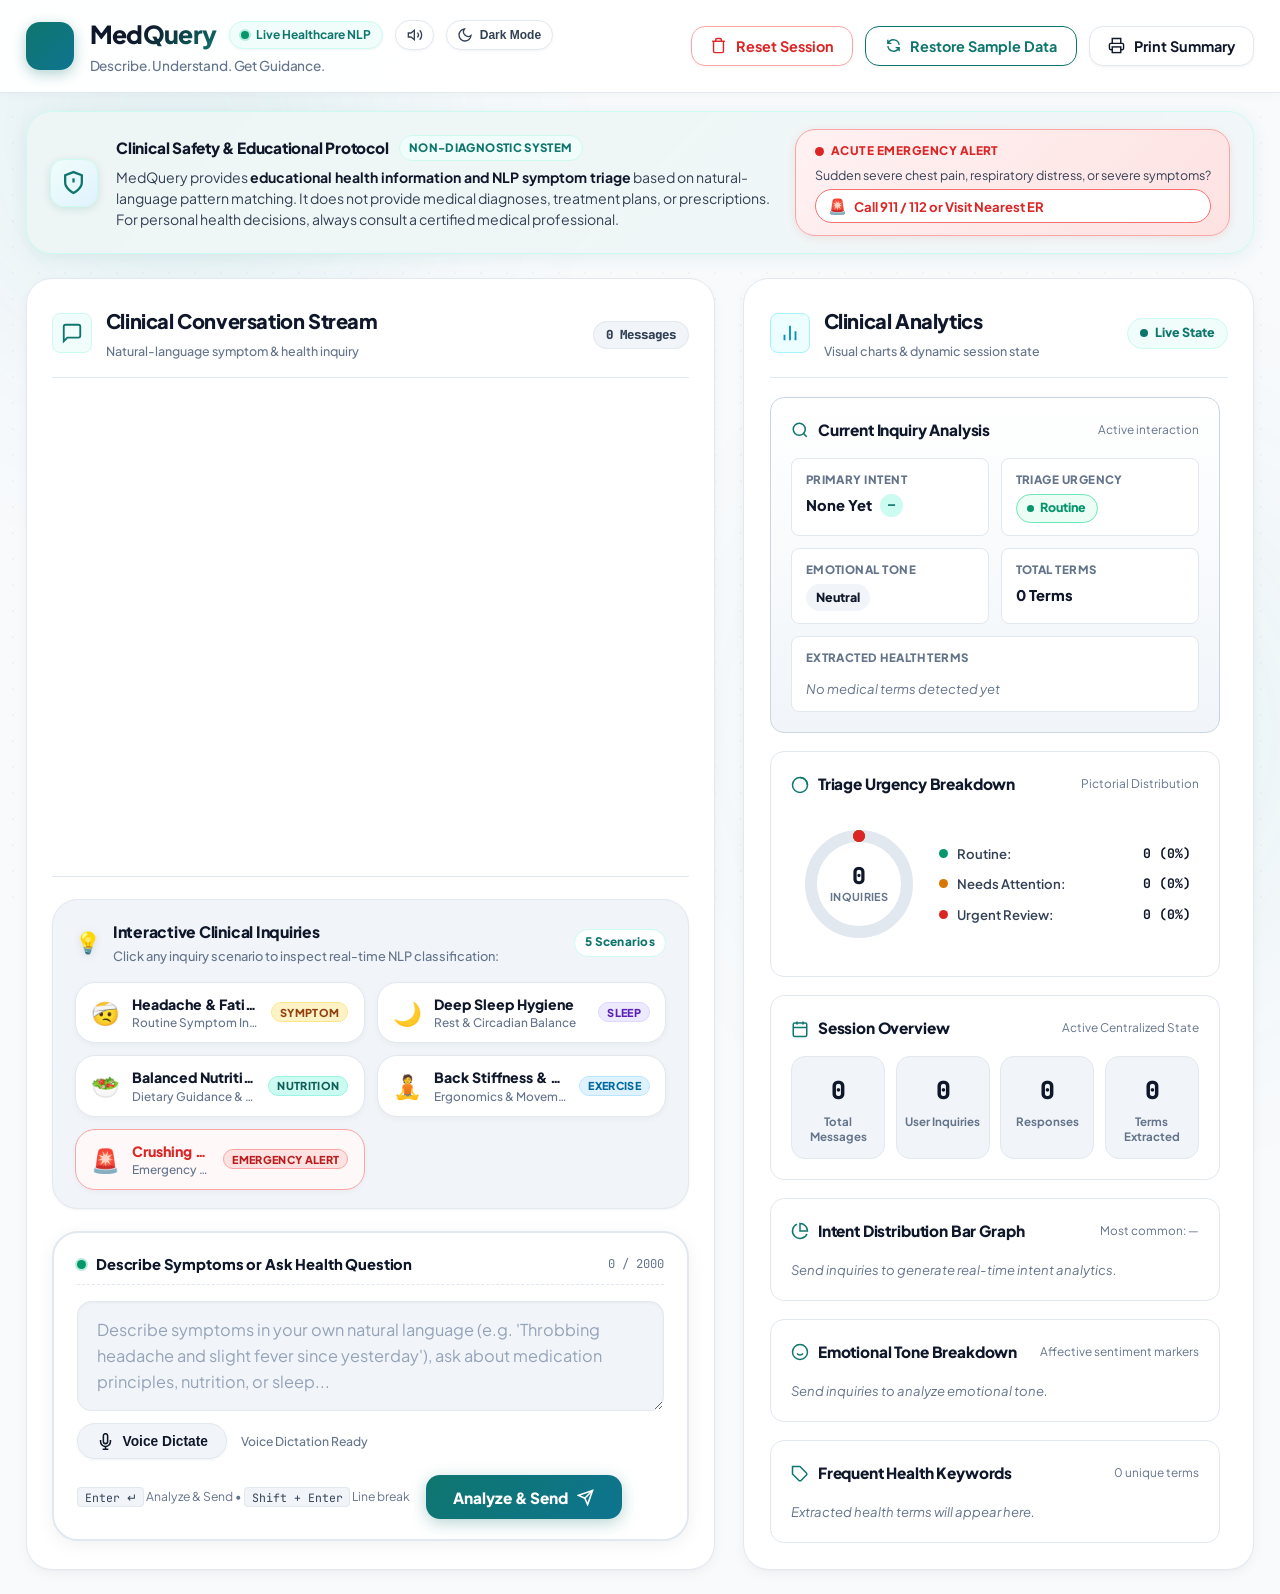
==== commit cf02e4ca: "Enhance clinical safety card placement, create dedicated suggested prompts box, and elevate symptom " ====
--- a/templates/index.html
+++ b/templates/index.html
@@ -1,20 +1,36 @@
 <!DOCTYPE html>
-<html lang="en">
+<html lang="en" data-theme="light">
 <head>
   <meta charset="UTF-8">
   <meta name="viewport" content="width=device-width, initial-scale=1.0">
-  <meta name="description" content="MedQuery — Educational Healthcare Question and Symptom Guidance Assistant. Real-time NLP intent classification, symptom extraction, conservative urgency triage, tone analysis, and voice interaction.">
+  <meta name="description" content="MedQuery — Educational Healthcare Question and Symptom Guidance Assistant. Real-time NLP intent classification, symptom extraction, conservative urgency triage, tone analysis, pictorial charts, and voice interaction.">
   <title>MedQuery — Healthcare Question & Symptom Guidance Assistant</title>
   <link rel="stylesheet" href="/static/css/style.css">
   <link rel="preconnect" href="https://fonts.googleapis.com">
   <link rel="preconnect" href="https://fonts.gstatic.com" crossorigin>
-  <link href="https://fonts.googleapis.com/css2?family=Plus+Jakarta+Sans:ital,wght@0,300;0,400;0,500;0,600;0,700;0,800;1,400&family=JetBrains+Mono:wght@400;500;600&display=swap" rel="stylesheet">
+  <link href="https://fonts.googleapis.com/css2?family=Plus+Jakarta+Sans:ital,wght@0,300;0,400;0,500;0,600;0,700;0,800;1,400&family=JetBrains+Mono:wght@400;500;600;700&display=swap" rel="stylesheet">
 </head>
 <body>
-  <!-- Ambient Animated Clinical Background Grid & Glows -->
+  <!-- Ambient Flowing Medical Background Particles & Gradients -->
   <div class="ambient-glow glow-top-left" aria-hidden="true"></div>
   <div class="ambient-glow glow-bottom-right" aria-hidden="true"></div>
   <div class="grid-overlay" aria-hidden="true"></div>
+
+  <!-- Flowing Medical Animation Particles -->
+  <div class="medical-particles-container no-print" aria-hidden="true">
+    <div class="med-particle p-cross" style="left: 8%; animation-duration: 22s; animation-delay: 0s;">+</div>
+    <div class="med-particle p-pulse" style="left: 22%; animation-duration: 26s; animation-delay: 4s;">
+      <svg viewBox="0 0 24 24" fill="none" stroke="currentColor" stroke-width="2"><path d="M22 12h-4l-3 9L9 3l-3 9H2"/></svg>
+    </div>
+    <div class="med-particle p-dna" style="left: 42%; animation-duration: 30s; animation-delay: 2s;">🧬</div>
+    <div class="med-particle p-cross" style="left: 65%; animation-duration: 24s; animation-delay: 6s;">+</div>
+    <div class="med-particle p-heart" style="left: 78%; animation-duration: 28s; animation-delay: 1s;">
+      <svg viewBox="0 0 24 24" fill="none" stroke="currentColor" stroke-width="1.8"><path d="M19 14c1.49-1.46 3-3.21 3-5.5A5.5 5.5 0 0016.5 3c-1.76 0-3 .5-4.5 2-1.5-1.5-2.74-2-4.5-2A5.5 5.5 0 002 8.5c0 2.3 1.5 4.05 3 5.5l7 7Z"/></svg>
+    </div>
+    <div class="med-particle p-shield" style="left: 92%; animation-duration: 25s; animation-delay: 8s;">
+      <svg viewBox="0 0 24 24" fill="none" stroke="currentColor" stroke-width="1.8"><path d="M12 22s8-4 8-10V5l-8-3-8 3v7c0 6 8 10 8 10z"/></svg>
+    </div>
+  </div>
 
   <!-- Print Summary Header (Only rendered when window.print() is executed) -->
   <header class="print-only-header">
@@ -48,7 +64,7 @@
         <div class="brand-text">
           <div class="brand-row">
             <span class="brand-title">MedQuery</span>
-            <div class="system-status-pill" title="NLP Pipeline Ready">
+            <div class="system-status-pill" title="NLP Pipeline Active">
               <span class="status-dot"></span>
               <span id="connectionStatusText">Live Healthcare NLP</span>
             </div>
@@ -66,21 +82,50 @@
                 <line x1="8" y1="23" x2="16" y2="23"/>
               </svg>
             </button>
+            <!-- Dark / Light Mode Theme Toggle -->
+            <button id="btnThemeToggle" class="btn-theme-toggle" title="Switch between Dark Mode and Light Mode" aria-label="Toggle Theme">
+              <svg id="iconSun" viewBox="0 0 24 24" fill="none" stroke="currentColor" stroke-width="2" class="theme-icon hidden">
+                <circle cx="12" cy="12" r="5"/>
+                <line x1="12" y1="1" x2="12" y2="3"/>
+                <line x1="12" y1="21" x2="12" y2="23"/>
+                <line x1="4.22" y1="4.22" x2="5.64" y2="5.64"/>
+                <line x1="18.36" y1="18.36" x2="19.78" y2="19.78"/>
+                <line x1="1" y1="12" x2="3" y2="12"/>
+                <line x1="21" y1="12" x2="23" y2="12"/>
+                <line x1="4.22" y1="19.78" x2="5.64" y2="18.36"/>
+                <line x1="18.36" y1="5.64" x2="19.78" y2="4.22"/>
+              </svg>
+              <svg id="iconMoon" viewBox="0 0 24 24" fill="none" stroke="currentColor" stroke-width="2" class="theme-icon">
+                <path d="M21 12.79A9 9 0 1 1 11.21 3 7 7 0 0 0 21 12.79z"/>
+              </svg>
+              <span id="themeLabelText" class="theme-label-text">Dark Mode</span>
+            </button>
           </div>
           <span class="brand-tagline">Describe. Understand. Get Guidance.</span>
         </div>
       </div>
 
-      <!-- Action Toolbar -->
+      <!-- Action Toolbar with 2 Distinct State Action Buttons -->
       <div class="header-actions">
-        <button id="btnDemo" class="btn btn-secondary action-btn-hover" title="Restore sample clinical conversations with multi-turn analytics">
+        <!-- 1. Reset / Clear Button -->
+        <button id="btnClear" class="btn btn-outline-danger action-btn-hover" title="Reset all current messages and restart session">
+          <svg viewBox="0 0 24 24" fill="none" stroke="currentColor" stroke-width="2" class="btn-icon">
+            <polyline points="3 6 5 6 21 6"/>
+            <path d="M19 6v14a2 2 0 01-2 2H7a2 2 0 01-2-2V6m3 0V4a2 2 0 012-2h4a2 2 0 012 2v2"/>
+          </svg>
+          <span>Reset Session</span>
+        </button>
+
+        <!-- 2. Restore / Store Demo Button -->
+        <button id="btnDemo" class="btn btn-outline-primary action-btn-hover" title="Restore verified sample test cases with complete dynamic analytics">
           <svg viewBox="0 0 24 24" fill="none" stroke="currentColor" stroke-width="2" class="btn-icon">
             <path d="M4 4v5h.582m15.356 2A8.001 8.001 0 004.582 9m0 0H9m11 11v-5h-.581m0 0a8.003 8.003 0 01-15.357-2m15.357 2H15"/>
           </svg>
-          <span>Sample Demo</span>
+          <span>Restore Sample Data</span>
         </button>
 
-        <button id="btnPrint" class="btn btn-secondary action-btn-hover" title="Print a professional A4-formatted clinical summary">
+        <!-- Print Summary Button -->
+        <button id="btnPrint" class="btn btn-secondary action-btn-hover" title="Print a clinical consultation summary report">
           <svg viewBox="0 0 24 24" fill="none" stroke="currentColor" stroke-width="2" class="btn-icon">
             <polyline points="6 9 6 2 18 2 18 9"/>
             <path d="M6 18H4a2 2 0 01-2-2v-5a2 2 0 012-2h16a2 2 0 012 2v5a2 2 0 01-2 2h-2"/>
@@ -88,32 +133,50 @@
           </svg>
           <span>Print Summary</span>
         </button>
-
-        <button id="btnClear" class="btn btn-outline-danger action-btn-hover" title="Clear conversation history and reset runtime state">
-          <svg viewBox="0 0 24 24" fill="none" stroke="currentColor" stroke-width="2" class="btn-icon">
-            <polyline points="3 6 5 6 21 6"/>
-            <path d="M19 6v14a2 2 0 01-2 2H7a2 2 0 01-2-2V6m3 0V4a2 2 0 012-2h4a2 2 0 012 2v2"/>
-          </svg>
-          <span>Clear History</span>
-        </button>
-      </div>
-    </div>
-
-    <!-- Safety Disclaimer Ribbon -->
-    <div class="safety-ribbon">
-      <div class="safety-ribbon-content">
-        <div class="safety-badge">
-          <svg class="safety-icon" viewBox="0 0 24 24" fill="none" stroke="currentColor" stroke-width="2">
-            <path d="M12 22s8-4 8-10V5l-8-3-8 3v7c0 6 8 10 8 10z"/>
-          </svg>
-          <span>Clinical Safety Notice</span>
-        </div>
-        <span class="safety-text">
-          MedQuery provides general educational guidance and is not a substitute for professional medical advice, diagnosis, or treatment. In acute emergencies, contact local emergency services (e.g. 911 / 112) immediately.
-        </span>
       </div>
     </div>
   </header>
+
+  <!-- Clinical Safety & Educational Guidance Notice (Prominent Bounded Alert Banner) -->
+  <aside class="safety-banner-section no-print" aria-label="Clinical Protocol & Emergency Guidance">
+    <div class="safety-container">
+      <div class="safety-card-enhanced">
+        <div class="safety-card-left">
+          <div class="safety-icon-bubble">
+            <svg class="safety-shield-icon" viewBox="0 0 24 24" fill="none" stroke="currentColor" stroke-width="2.2">
+              <path d="M12 22s8-4 8-10V5l-8-3-8 3v7c0 6 8 10 8 10z"/>
+              <line x1="12" y1="8" x2="12" y2="12"/>
+              <line x1="12" y1="16" x2="12.01" y2="16"/>
+            </svg>
+          </div>
+          <div class="safety-content">
+            <div class="safety-headline">
+              <span class="safety-title-main">Clinical Safety & Educational Protocol</span>
+              <span class="safety-badge-tag">Non-Diagnostic System</span>
+            </div>
+            <p class="safety-text-detail">
+              MedQuery provides <strong>educational health information and NLP symptom triage</strong> based on natural-language pattern matching. It does not provide medical diagnoses, treatment plans, or prescriptions. For personal health decisions, always consult a certified medical professional.
+            </p>
+          </div>
+        </div>
+        <div class="safety-card-right">
+          <div class="emergency-action-box">
+            <div class="emergency-pulse-indicator">
+              <span class="pulse-beacon-red"></span>
+              <span class="emergency-badge-text">Acute Emergency Alert</span>
+            </div>
+            <p class="emergency-instructions">
+              Sudden severe chest pain, respiratory distress, or severe symptoms?
+            </p>
+            <div class="emergency-dial-pill">
+              <span class="dial-icon">🚨</span>
+              <span>Call <strong>911 / 112</strong> or Visit Nearest ER</span>
+            </div>
+          </div>
+        </div>
+      </div>
+    </div>
+  </aside>
 
   <!-- Main Layout Container -->
   <main class="main-layout no-print">
@@ -136,147 +199,156 @@
         </div>
       </div>
 
-      <!-- Messages Stream -->
-      <div class="messages-stream" id="messagesStream" tabindex="0" aria-live="polite">
-        <!-- Empty State -->
-        <div class="empty-state" id="emptyState">
-          <div class="empty-state-visual">
-            <div class="pulse-ring"></div>
-            <div class="empty-state-icon-card">
-              <svg viewBox="0 0 24 24" fill="none" stroke="currentColor" stroke-width="1.8">
-                <path d="M22 12h-4l-3 9L9 3l-3 9H2"/>
-              </svg>
-            </div>
-          </div>
-          <h3>Welcome to MedQuery Assistant</h3>
-          <p class="empty-state-desc">
-            Describe symptoms you are experiencing, ask about nutrition, sleep hygiene, or medication principles.
-            Our educational NLP engine parses health intents, extracts clinical terms, assigns conservative triage urgency, and analyzes emotional tone in real time.
-          </p>
-          <div class="empty-state-grid">
-            <div class="empty-feature-card">
-              <div class="feature-icon-circle blue">
-                <svg viewBox="0 0 24 24" fill="none" stroke="currentColor" stroke-width="2"><path d="M4 19.5A2.5 2.5 0 0 1 6.5 17H20"/><path d="M6.5 2H20v20H6.5A2.5 2.5 0 0 1 4 19.5v-15A2.5 2.5 0 0 1 6.5 2z"/></svg>
-              </div>
-              <div class="feature-text">
-                <strong>Rule-Based Intent NLP</strong>
-                <span>Classifies 10 healthcare domains with confidence scoring.</span>
-              </div>
-            </div>
-            <div class="empty-feature-card">
-              <div class="feature-icon-circle green">
-                <svg viewBox="0 0 24 24" fill="none" stroke="currentColor" stroke-width="2"><path d="M12 22s8-4 8-10V5l-8-3-8 3v7c0 6 8 10 8 10z"/></svg>
-              </div>
-              <div class="feature-text">
-                <strong>Conservative Triage</strong>
-                <span>Urgent, Needs Attention, and Routine triage categorization.</span>
-              </div>
-            </div>
-            <div class="empty-feature-card">
-              <div class="feature-icon-circle purple">
-                <svg viewBox="0 0 24 24" fill="none" stroke="currentColor" stroke-width="2"><path d="M12 2a10 10 0 1 0 10 10H12V2z"/></svg>
-              </div>
-              <div class="feature-text">
-                <strong>Dynamic Analytics</strong>
-                <span>Zero hardcoded data; aggregates session state live.</span>
-              </div>
-            </div>
-            <div class="empty-feature-card">
-              <div class="feature-icon-circle teal">
-                <svg viewBox="0 0 24 24" fill="none" stroke="currentColor" stroke-width="2"><path d="M12 1a3 3 0 0 0-3 3v8a3 3 0 0 0 6 0V4a3 3 0 0 0-3-3z"/><path d="M19 10v2a7 7 0 0 1-14 0v-2"/><line x1="12" y1="19" x2="12" y2="23"/><line x1="8" y1="23" x2="16" y2="23"/></svg>
-              </div>
-              <div class="feature-text">
-                <strong>Voice Dictation & Read-Aloud</strong>
-                <span>Integrated Speech-to-Text & Text-to-Speech interaction.</span>
-              </div>
-            </div>
-          </div>
-          <p class="empty-prompt-callout">
-            👇 Select a suggested question below or type your inquiry to begin:
-          </p>
-        </div>
-      </div>
-
-      <!-- Suggested Prompts Bar with Category Filter Pills -->
-      <div class="suggested-prompts-bar">
-        <div class="suggested-bar-header">
-          <span class="suggested-label">Interactive Suggested Prompts:</span>
-          <span class="suggested-hint">Click any prompt to populate the input box</span>
-        </div>
-        <div class="suggested-chips-container">
-          <button class="suggested-chip chip-symptom" data-query="I have had a throbbing headache and felt exhausted for the past two days.">
-            <span class="chip-icon">🤕</span>
-            <span class="chip-text">Headache & Fatigue</span>
-            <span class="chip-tag">Symptom</span>
+      <!-- Messages Stream with Visible Enhanced Scrollbar -->
+      <div class="stream-scroll-wrapper">
+        <div class="messages-stream" id="messagesStream" tabindex="0" aria-live="polite">
+          <!-- Empty State (Shown only if conversation is completely cleared) -->
+          <div class="empty-state hidden" id="emptyState">
+            <div class="empty-state-visual">
+              <div class="pulse-ring"></div>
+              <div class="empty-state-icon-card">
+                <svg viewBox="0 0 24 24" fill="none" stroke="currentColor" stroke-width="1.8">
+                  <path d="M22 12h-4l-3 9L9 3l-3 9H2"/>
+                </svg>
+              </div>
+            </div>
+            <h3>Conversation Reset</h3>
+            <p class="empty-state-desc">
+              All interactions have been cleared. Select a suggested scenario below, describe your symptoms, or click <strong>"Restore Sample Data"</strong> to restore verified clinical interactions and analytics.
+            </p>
+          </div>
+        </div>
+
+        <!-- Floating Scroll to Bottom Button -->
+        <button id="btnScrollBottom" class="btn-scroll-bottom hidden" title="Scroll to latest message" aria-label="Scroll to newest messages">
+          <svg viewBox="0 0 24 24" fill="none" stroke="currentColor" stroke-width="2.5" class="scroll-icon">
+            <line x1="12" y1="5" x2="12" y2="19"/>
+            <polyline points="19 12 12 19 5 12"/>
+          </svg>
+          <span>Jump to Latest</span>
+        </button>
+      </div>
+
+      <!-- Separate Dedicated Interactive Clinical Prompts Box -->
+      <div class="suggested-inquiries-card">
+        <div class="suggested-card-header">
+          <div class="suggested-title-group">
+            <span class="suggested-badge-icon">💡</span>
+            <div class="suggested-title-stack">
+              <h3 class="suggested-heading">Interactive Clinical Inquiries</h3>
+              <span class="suggested-subtext">Click any inquiry scenario to inspect real-time NLP classification:</span>
+            </div>
+          </div>
+          <span class="suggested-count-tag">5 Scenarios</span>
+        </div>
+        <div class="suggested-chips-grid">
+          <button type="button" class="suggested-chip chip-symptom" data-query="I have had a throbbing headache and felt exhausted for the past two days.">
+            <span class="chip-avatar">🤕</span>
+            <div class="chip-details">
+              <span class="chip-title">Headache & Fatigue</span>
+              <span class="chip-caption">Routine Symptom Inquiry</span>
+            </div>
+            <span class="chip-tag symptom">Symptom</span>
           </button>
-          <button class="suggested-chip chip-sleep" data-query="How can I improve my sleep hygiene to get more restorative deep sleep?">
-            <span class="chip-icon">🌙</span>
-            <span class="chip-text">Deep Sleep Hygiene</span>
-            <span class="chip-tag">Sleep</span>
+          <button type="button" class="suggested-chip chip-sleep" data-query="How can I improve my sleep hygiene to get more restorative deep sleep?">
+            <span class="chip-avatar">🌙</span>
+            <div class="chip-details">
+              <span class="chip-title">Deep Sleep Hygiene</span>
+              <span class="chip-caption">Rest & Circadian Balance</span>
+            </div>
+            <span class="chip-tag sleep">Sleep</span>
           </button>
-          <button class="suggested-chip chip-nutrition" data-query="What are healthy high-protein snacks to balance daily nutrition and hydration?">
-            <span class="chip-icon">🥗</span>
-            <span class="chip-text">Balanced Nutrition & Protein</span>
-            <span class="chip-tag">Nutrition</span>
+          <button type="button" class="suggested-chip chip-nutrition" data-query="What are healthy high-protein snacks to balance daily nutrition and hydration?">
+            <span class="chip-avatar">🥗</span>
+            <div class="chip-details">
+              <span class="chip-title">Balanced Nutrition</span>
+              <span class="chip-caption">Dietary Guidance & Protein</span>
+            </div>
+            <span class="chip-tag nutrition">Nutrition</span>
           </button>
-          <button class="suggested-chip chip-general" data-query="I am experiencing mild lower back stiffness after prolonged sitting at work.">
-            <span class="chip-icon">🧘</span>
-            <span class="chip-text">Back Stiffness & Posture</span>
-            <span class="chip-tag">Exercise</span>
+          <button type="button" class="suggested-chip chip-general" data-query="I am experiencing mild lower back stiffness after prolonged sitting at work.">
+            <span class="chip-avatar">🧘</span>
+            <div class="chip-details">
+              <span class="chip-title">Back Stiffness & Posture</span>
+              <span class="chip-caption">Ergonomics & Movement</span>
+            </div>
+            <span class="chip-tag exercise">Exercise</span>
           </button>
-          <button class="suggested-chip chip-urgent red-flag" data-query="I feel sudden severe crushing chest pain and shortness of breath!">
-            <span class="chip-icon">🚨</span>
-            <span class="chip-text">Crushing Chest Pain</span>
-            <span class="chip-tag red">Emergency Red Flag</span>
+          <button type="button" class="suggested-chip chip-urgent red-flag" data-query="I feel sudden severe crushing chest pain and shortness of breath!">
+            <span class="chip-avatar">🚨</span>
+            <div class="chip-details">
+              <span class="chip-title">Crushing Chest Pain</span>
+              <span class="chip-caption">Emergency Triage Red Flag</span>
+            </div>
+            <span class="chip-tag red">Emergency Alert</span>
           </button>
         </div>
       </div>
 
-      <!-- Chat Input Bar with Speech Dictation -->
-      <div class="chat-input-wrapper">
+      <!-- Separate Dedicated Health Inquiry & Symptom Input Console Box -->
+      <div class="clinical-input-console">
+        <div class="input-console-header">
+          <div class="input-header-left">
+            <span class="input-status-pulse"></span>
+            <span class="input-console-title">Describe Symptoms or Ask Health Question</span>
+          </div>
+          <div class="input-header-right">
+            <button type="button" id="btnClearInput" class="btn-clear-text hidden" title="Clear typed text">Clear</button>
+            <span class="char-counter" id="charCounter">0 / 2000</span>
+          </div>
+        </div>
+
         <form id="chatForm" class="chat-input-form" onsubmit="return false;">
-          <div class="input-container" id="inputContainer">
+          <div class="input-textarea-wrapper">
             <textarea
               id="messageInput"
               class="message-textarea"
-              placeholder="Describe your symptoms, lifestyle habits, or ask a health question in natural language..."
-              rows="2"
+              placeholder="Describe symptoms in your own natural language (e.g. 'Throbbing headache and slight fever since yesterday'), ask about medication principles, nutrition, or sleep..."
+              rows="3"
               maxlength="2000"
               aria-label="Health inquiry message input"
             ></textarea>
-            <div class="input-footer">
-              <div class="input-tools-left">
-                <!-- Voice Input Microphone Button (Web Speech API) -->
-                <button type="button" id="btnVoiceInput" class="btn-tool" title="Dictate symptoms via Voice Input (Microphone)" aria-label="Speech Dictation">
-                  <svg id="micIcon" viewBox="0 0 24 24" fill="none" stroke="currentColor" stroke-width="2" class="tool-icon">
-                    <path d="M12 1a3 3 0 0 0-3 3v8a3 3 0 0 0 6 0V4a3 3 0 0 0-3-3z"/>
-                    <path d="M19 10v2a7 7 0 0 1-14 0v-2"/>
-                    <line x1="12" y1="19" x2="12" y2="23"/>
-                    <line x1="8" y1="23" x2="16" y2="23"/>
-                  </svg>
-                  <span id="micStatusText" class="tool-label">Voice Dictate</span>
-                </button>
-                <span class="char-counter" id="charCounter">0 / 2000</span>
-              </div>
-
-              <div class="input-tools-right">
-                <span class="keyboard-hint">Press <kbd>Enter ↵</kbd> to send • <kbd>Shift + Enter</kbd> for newline</span>
-                <button type="submit" id="btnSend" class="btn btn-primary btn-send-interactive" aria-label="Send message">
-                  <span id="btnSendText">Analyze & Send</span>
-                  <svg id="btnSendIcon" viewBox="0 0 24 24" fill="none" stroke="currentColor" stroke-width="2.2" class="btn-icon">
-                    <line x1="22" y1="2" x2="11" y2="13"/>
-                    <polygon points="22 2 15 22 11 13 2 9 22 2"/>
-                  </svg>
-                  <span id="sendSpinner" class="spinner hidden" aria-hidden="true"></span>
-                </button>
-              </div>
+          </div>
+
+          <div class="input-console-footer">
+            <div class="console-tools-left">
+              <!-- Enlarged Sleek Voice Assistant Dictate Button -->
+              <button type="button" id="btnVoiceInput" class="btn-voice-assistant action-btn-hover" title="Click to dictate symptoms with your microphone" aria-label="Speech Dictation">
+                <div class="mic-wave-container">
+                  <span class="wave-bar"></span>
+                  <span class="wave-bar"></span>
+                  <span class="wave-bar"></span>
+                </div>
+                <svg id="micIcon" viewBox="0 0 24 24" fill="none" stroke="currentColor" stroke-width="2.2" class="tool-icon">
+                  <path d="M12 1a3 3 0 0 0-3 3v8a3 3 0 0 0 6 0V4a3 3 0 0 0-3-3z"/>
+                  <path d="M19 10v2a7 7 0 0 1-14 0v-2"/>
+                  <line x1="12" y1="19" x2="12" y2="23"/>
+                  <line x1="8" y1="23" x2="16" y2="23"/>
+                </svg>
+                <span id="micStatusText" class="tool-label">Voice Dictate</span>
+              </button>
+              <span class="voice-support-label">Voice Dictation Ready</span>
+            </div>
+
+            <div class="console-tools-right">
+              <span class="keyboard-hint">
+                <kbd>Enter ↵</kbd> Analyze & Send • <kbd>Shift + Enter</kbd> Line break
+              </span>
+              <button type="submit" id="btnSend" class="btn btn-primary btn-send-interactive action-btn-hover" aria-label="Analyze and send message">
+                <span id="btnSendText">Analyze & Send</span>
+                <svg id="btnSendIcon" viewBox="0 0 24 24" fill="none" stroke="currentColor" stroke-width="2.2" class="btn-icon">
+                  <line x1="22" y1="2" x2="11" y2="13"/>
+                  <polygon points="22 2 15 22 11 13 2 9 22 2"/>
+                </svg>
+                <span id="sendSpinner" class="spinner hidden" aria-hidden="true"></span>
+              </button>
             </div>
           </div>
         </form>
       </div>
     </section>
 
-    <!-- Right Column: Real-Time Analytics & NLP Inspector -->
+    <!-- Right Column: Real-Time Analytics & Pictorial Charts -->
     <aside class="analytics-panel" aria-label="Healthcare Analytics and NLP Breakdown">
       <div class="panel-header">
         <div class="panel-header-title">
@@ -287,7 +359,7 @@
           </div>
           <div>
             <h2>Clinical Analytics</h2>
-            <span class="panel-subcaption">Real-time session NLP metrics</span>
+            <span class="panel-subcaption">Visual charts & dynamic session state</span>
           </div>
         </div>
         <span class="live-pulse-badge">
@@ -304,7 +376,7 @@
               <svg viewBox="0 0 24 24" fill="none" stroke="currentColor" stroke-width="2" class="card-title-icon"><circle cx="11" cy="11" r="8"/><line x1="21" y1="21" x2="16.65" y2="16.65"/></svg>
               <h3>Current Inquiry Analysis</h3>
             </div>
-            <span class="card-subtitle" id="latestTimestamp">Awaiting inquiry</span>
+            <span class="card-subtitle" id="latestTimestamp">Active interaction</span>
           </div>
           <div class="analysis-grid">
             <div class="metric-cell">
@@ -348,7 +420,52 @@
           </div>
         </div>
 
-        <!-- Card 2: Overview Counters -->
+        <!-- Card 2: Pictorial Representation — Urgency Donut Chart -->
+        <div class="card analytics-card">
+          <div class="card-header">
+            <div class="card-title-group">
+              <svg viewBox="0 0 24 24" fill="none" stroke="currentColor" stroke-width="2" class="card-title-icon">
+                <circle cx="12" cy="12" r="10"/>
+                <path d="M12 2a10 10 0 0 1 10 10"/>
+              </svg>
+              <h3>Triage Urgency Breakdown</h3>
+            </div>
+            <span class="card-subtitle">Pictorial Distribution</span>
+          </div>
+          <div class="chart-donut-wrapper">
+            <div class="donut-svg-container">
+              <svg class="donut-chart-svg" viewBox="0 0 120 120" id="urgencyDonutSvg">
+                <circle class="donut-base-ring" cx="60" cy="60" r="48" fill="none" stroke-width="12"/>
+                <circle class="donut-segment segment-routine" id="donutSegmentRoutine" cx="60" cy="60" r="48" fill="none" stroke-width="12" stroke-dasharray="0 301.6"/>
+                <circle class="donut-segment segment-attention" id="donutSegmentAttention" cx="60" cy="60" r="48" fill="none" stroke-width="12" stroke-dasharray="0 301.6"/>
+                <circle class="donut-segment segment-urgent" id="donutSegmentUrgent" cx="60" cy="60" r="48" fill="none" stroke-width="12" stroke-dasharray="0 301.6"/>
+              </svg>
+              <div class="donut-center-info">
+                <span class="donut-center-num" id="donutCenterNum">0</span>
+                <span class="donut-center-label">Inquiries</span>
+              </div>
+            </div>
+            <div class="donut-legend-list">
+              <div class="donut-legend-item">
+                <span class="legend-color-dot dot-routine"></span>
+                <span class="legend-name">Routine:</span>
+                <strong class="legend-stat" id="legendRoutineStat">0 (0%)</strong>
+              </div>
+              <div class="donut-legend-item">
+                <span class="legend-color-dot dot-attention"></span>
+                <span class="legend-name">Needs Attention:</span>
+                <strong class="legend-stat" id="legendAttentionStat">0 (0%)</strong>
+              </div>
+              <div class="donut-legend-item">
+                <span class="legend-color-dot dot-urgent"></span>
+                <span class="legend-name">Urgent Review:</span>
+                <strong class="legend-stat" id="legendUrgentStat">0 (0%)</strong>
+              </div>
+            </div>
+          </div>
+        </div>
+
+        <!-- Card 3: Session Overview Counters -->
         <div class="card analytics-card">
           <div class="card-header">
             <div class="card-title-group">
@@ -360,7 +477,7 @@
           <div class="stats-counters-grid">
             <div class="stat-counter-box" title="Total messages exchanged in this session">
               <span class="stat-num" id="statTotalMessages">0</span>
-              <span class="stat-title">Total Exchanges</span>
+              <span class="stat-title">Total Messages</span>
             </div>
             <div class="stat-counter-box" title="User inquiries analyzed">
               <span class="stat-num" id="statUserMessages">0</span>
@@ -377,12 +494,12 @@
           </div>
         </div>
 
-        <!-- Card 3: Intent Distribution -->
+        <!-- Card 4: Pictorial Representation — Intent Distribution Bar Graph -->
         <div class="card analytics-card">
           <div class="card-header">
             <div class="card-title-group">
               <svg viewBox="0 0 24 24" fill="none" stroke="currentColor" stroke-width="2" class="card-title-icon"><path d="M21.21 15.89A10 10 0 1 1 8 2.83"/><path d="M22 12A10 10 0 0 0 12 2v10z"/></svg>
-              <h3>Intent Distribution</h3>
+              <h3>Intent Distribution Bar Graph</h3>
             </div>
             <span class="card-subtitle" id="mostCommonIntentLabel">Most common: —</span>
           </div>
@@ -391,49 +508,7 @@
           </div>
         </div>
 
-        <!-- Card 4: Urgency Triage Breakdown -->
-        <div class="card analytics-card">
-          <div class="card-header">
-            <div class="card-title-group">
-              <svg viewBox="0 0 24 24" fill="none" stroke="currentColor" stroke-width="2" class="card-title-icon"><path d="M10.29 3.86L1.82 18a2 2 0 0 0 1.71 3h16.94a2 2 0 0 0 1.71-3L13.71 3.86a2 2 0 0 0-3.42 0z"/><line x1="12" y1="9" x2="12" y2="13"/><line x1="12" y1="17" x2="12.01" y2="17"/></svg>
-              <h3>Urgency Triage Breakdown</h3>
-            </div>
-            <span class="card-subtitle">Conservative classification</span>
-          </div>
-          <div class="urgency-meters">
-            <div class="urgency-meter-row">
-              <div class="meter-info">
-                <span class="meter-name"><span class="dot-urgency routine"></span> Routine Self-Care</span>
-                <span class="meter-val" id="urgencyRoutineCount">0 (0%)</span>
-              </div>
-              <div class="progress-track">
-                <div class="progress-fill routine" id="urgencyRoutineBar" style="width: 0%;"></div>
-              </div>
-            </div>
-
-            <div class="urgency-meter-row">
-              <div class="meter-info">
-                <span class="meter-name"><span class="dot-urgency attention"></span> Needs Attention</span>
-                <span class="meter-val" id="urgencyAttentionCount">0 (0%)</span>
-              </div>
-              <div class="progress-track">
-                <div class="progress-fill attention" id="urgencyAttentionBar" style="width: 0%;"></div>
-              </div>
-            </div>
-
-            <div class="urgency-meter-row">
-              <div class="meter-info">
-                <span class="meter-name"><span class="dot-urgency urgent"></span> Urgent Medical Review</span>
-                <span class="meter-val" id="urgencyUrgentCount">0 (0%)</span>
-              </div>
-              <div class="progress-track">
-                <div class="progress-fill urgent" id="urgencyUrgentBar" style="width: 0%;"></div>
-              </div>
-            </div>
-          </div>
-        </div>
-
-        <!-- Card 5: Tone & Sentiment Distribution -->
+        <!-- Card 5: Emotional Tone Breakdown -->
         <div class="card analytics-card">
           <div class="card-header">
             <div class="card-title-group">
@@ -447,7 +522,7 @@
           </div>
         </div>
 
-        <!-- Card 6: Top Extracted Keywords Cloud -->
+        <!-- Card 6: Frequent Health Keywords Cloud -->
         <div class="card analytics-card">
           <div class="card-header">
             <div class="card-title-group">
@@ -519,7 +594,7 @@
         <p>This will erase all active messages and reset the dynamic analytics counters to zero.</p>
         <div class="alert-box-subtle">
           <svg viewBox="0 0 24 24" fill="none" stroke="currentColor" stroke-width="2" class="alert-icon"><circle cx="12" cy="12" r="10"/><line x1="12" y1="16" x2="12" y2="12"/><line x1="12" y1="8" x2="12.01" y2="8"/></svg>
-          <span>You can restore realistic clinical data at any time by clicking <strong>"Sample Demo"</strong> in the top toolbar.</span>
+          <span>You can restore verified sample clinical interactions at any time by clicking <strong>"Restore Sample Data"</strong> in the top toolbar.</span>
         </div>
       </div>
 
--- a/static/css/style.css
+++ b/static/css/style.css
@@ -1,66 +1,126 @@
 /* ==========================================================================
    MedQuery — Healthcare Question & Symptom Guidance Assistant
-   Design System: Dynamic Clinical & Medical Triage Interface
+   Design System: Dual Theme (Dark / Light), Flowing Medical Atmosphere & Charts
    ========================================================================== */
 
-:root {
-  /* Medical Teal & Slate Palette */
-  --color-primary: #0f766e;           /* Deep Clinical Teal */
+:root, [data-theme="light"] {
+  /* Medical Teal & Slate Palette (Light Mode) */
+  --color-primary: #0f766e;
   --color-primary-hover: #0d5c56;
   --color-primary-active: #042f2e;
   --color-primary-light: #ccfbf1;
   --color-primary-subtle: #f0fdfa;
   --color-cyan-accent: #06b6d4;
 
-  --color-slate-950: #020617;
-  --color-slate-900: #0f172a;         /* High-Contrast Dominant Text */
-  --color-slate-800: #1e293b;
-  --color-slate-700: #334155;
-  --color-slate-600: #475569;
-  --color-slate-500: #64748b;
-  --color-slate-400: #94a3b8;
-  --color-slate-200: #e2e8f0;         /* Pristine Border */
-  --color-slate-100: #f1f5f9;         /* Neutral Fill */
-  --color-slate-50: #f8fafc;          /* Clinical Neutral Background */
-  --color-white: #ffffff;
-
-  /* Clinical Triage Status */
-  --color-routine: #059669;           /* Vibrant Emerald */
+  --color-bg-canvas: #f8fafc;
+  --color-bg-card: #ffffff;
+  --color-bg-card-subtle: #f1f5f9;
+  --color-bg-header: rgba(255, 255, 255, 0.94);
+  --color-border-card: #e2e8f0;
+  --color-border-hover: #cbd5e1;
+
+  --color-text-main: #0f172a;        /* 100% High Contrast */
+  --color-text-muted: #334155;
+  --color-text-subtle: #64748b;
+  --color-text-placeholder: #94a3b8;
+
+  /* Triage Colors */
+  --color-routine: #059669;
   --color-routine-bg: #ecfdf5;
   --color-routine-border: #6ee7b7;
 
-  --color-attention: #d97706;         /* Amber Alert */
+  --color-attention: #d97706;
   --color-attention-bg: #fffbeb;
   --color-attention-border: #fcd34d;
 
-  --color-urgent: #dc2626;            /* Urgent Crimson */
+  --color-urgent: #dc2626;
   --color-urgent-bg: #fef2f2;
   --color-urgent-border: #fca5a5;
 
-  /* Typography */
+  /* Donut chart ring */
+  --color-donut-track: #e2e8f0;
+
+  /* Scrollbar */
+  --color-scrollbar-thumb: #94a3b8;
+  --color-scrollbar-hover: #64748b;
+
+  /* Ambient Particle Opacity */
+  --particle-opacity: 0.18;
+  --glow-opacity: 0.55;
+
+  /* Shadows */
+  --shadow-subtle: 0 1px 3px 0 rgba(15, 23, 42, 0.05);
+  --shadow-card: 0 4px 14px -2px rgba(15, 23, 42, 0.06), 0 2px 4px -2px rgba(15, 23, 42, 0.04);
+  --shadow-card-hover: 0 14px 28px -4px rgba(15, 23, 42, 0.09), 0 4px 8px -2px rgba(15, 23, 42, 0.05);
+  --shadow-modal: 0 25px 50px -12px rgba(15, 23, 42, 0.28);
+}
+
+[data-theme="dark"] {
+  /* Medical Neon Teal & Midnight Slate Palette (Dark Mode) */
+  --color-primary: #14b8a6;
+  --color-primary-hover: #2dd4bf;
+  --color-primary-active: #0d9488;
+  --color-primary-light: #134e4a;
+  --color-primary-subtle: #042f2e;
+  --color-cyan-accent: #38bdf8;
+
+  --color-bg-canvas: #090e1a;         /* Deepest Midnight Hospital Dark */
+  --color-bg-card: #131c31;          /* Elevated Clinical Slate Card */
+  --color-bg-card-subtle: #1e293b;
+  --color-bg-header: rgba(19, 28, 49, 0.94);
+  --color-border-card: #27354f;
+  --color-border-hover: #3b82f6;
+
+  --color-text-main: #f8fafc;        /* High-Contrast Crisp White */
+  --color-text-muted: #e2e8f0;
+  --color-text-subtle: #94a3b8;
+  --color-text-placeholder: #64748b;
+
+  /* Triage Colors */
+  --color-routine: #10b981;
+  --color-routine-bg: #064e3b;
+  --color-routine-border: #059669;
+
+  --color-attention: #f59e0b;
+  --color-attention-bg: #451a03;
+  --color-attention-border: #b45309;
+
+  --color-urgent: #ef4444;
+  --color-urgent-bg: #450a0a;
+  --color-urgent-border: #b91c1c;
+
+  /* Donut chart ring */
+  --color-donut-track: #1e293b;
+
+  /* Scrollbar */
+  --color-scrollbar-thumb: #475569;
+  --color-scrollbar-hover: #94a3b8;
+
+  /* Ambient Particle Opacity */
+  --particle-opacity: 0.32;
+  --glow-opacity: 0.75;
+
+  /* Shadows */
+  --shadow-subtle: 0 1px 3px 0 rgba(0, 0, 0, 0.4);
+  --shadow-card: 0 4px 14px -2px rgba(0, 0, 0, 0.45);
+  --shadow-card-hover: 0 14px 28px -4px rgba(0, 0, 0, 0.6);
+  --shadow-modal: 0 25px 50px -12px rgba(0, 0, 0, 0.8);
+}
+
+:root {
   --font-main: 'Plus Jakarta Sans', -apple-system, BlinkMacSystemFont, "Segoe UI", Roboto, sans-serif;
   --font-mono: 'JetBrains Mono', monospace;
 
-  /* Radii */
   --radius-xs: 4px;
   --radius-sm: 8px;
-  --radius-md: 12px;
-  --radius-lg: 18px;
-  --radius-xl: 24px;
+  --radius-md: 14px;
+  --radius-lg: 20px;
+  --radius-xl: 26px;
   --radius-pill: 9999px;
 
-  /* High-Fidelity Shadows */
-  --shadow-subtle: 0 1px 3px 0 rgba(15, 23, 42, 0.04);
-  --shadow-card: 0 4px 12px -2px rgba(15, 23, 42, 0.05), 0 2px 4px -2px rgba(15, 23, 42, 0.03);
-  --shadow-card-hover: 0 12px 24px -4px rgba(15, 23, 42, 0.08), 0 4px 8px -2px rgba(15, 23, 42, 0.04);
-  --shadow-modal: 0 25px 50px -12px rgba(15, 23, 42, 0.25);
-  --shadow-glow-teal: 0 0 15px rgba(15, 118, 110, 0.25);
-  --shadow-glow-red: 0 0 15px rgba(220, 38, 38, 0.3);
-
-  /* Transitions */
   --transition-fast: 160ms cubic-bezier(0.4, 0, 0.2, 1);
-  --transition-smooth: 260ms cubic-bezier(0.16, 1, 0.3, 1);
-  --transition-spring: 400ms cubic-bezier(0.34, 1.56, 0.64, 1);
+  --transition-smooth: 280ms cubic-bezier(0.16, 1, 0.3, 1);
+  --transition-spring: 450ms cubic-bezier(0.34, 1.56, 0.64, 1);
 }
 
 /* Base Reset & Smooth Rendering */
@@ -76,9 +136,9 @@
 
 body {
   font-family: var(--font-main);
-  background-color: var(--color-slate-50);
-  color: var(--color-slate-900);
-  line-height: 1.55;
+  background-color: var(--color-bg-canvas);
+  color: var(--color-text-main);
+  line-height: 1.6;
   -webkit-font-smoothing: antialiased;
   -moz-osx-font-smoothing: grayscale;
   min-height: 100vh;
@@ -86,6 +146,7 @@
   flex-direction: column;
   position: relative;
   overflow-x: hidden;
+  transition: background-color var(--transition-smooth), color var(--transition-smooth);
 }
 
 body.modal-open {
@@ -96,36 +157,90 @@
 .ambient-glow {
   position: fixed;
   border-radius: 50%;
-  filter: blur(100px);
+  filter: blur(120px);
+  pointer-events: none;
+  z-index: 0;
+  opacity: var(--glow-opacity);
+  transition: opacity var(--transition-smooth);
+}
+
+.glow-top-left {
+  top: -140px;
+  left: -100px;
+  width: 550px;
+  height: 550px;
+  background: radial-gradient(circle, rgba(15, 118, 110, 0.25) 0%, rgba(6, 182, 212, 0.08) 60%, transparent 80%);
+}
+
+.glow-bottom-right {
+  bottom: -160px;
+  right: -120px;
+  width: 650px;
+  height: 650px;
+  background: radial-gradient(circle, rgba(6, 182, 212, 0.2) 0%, rgba(15, 118, 110, 0.06) 60%, transparent 80%);
+}
+
+.grid-overlay {
+  position: fixed;
+  inset: 0;
+  background-image: radial-gradient(rgba(148, 163, 184, 0.12) 1px, transparent 0);
+  background-size: 26px 26px;
   pointer-events: none;
   z-index: 0;
   opacity: 0.6;
 }
 
-.glow-top-left {
-  top: -120px;
-  left: -80px;
-  width: 500px;
-  height: 500px;
-  background: radial-gradient(circle, rgba(15, 118, 110, 0.15) 0%, rgba(6, 182, 212, 0.05) 60%, transparent 80%);
-}
-
-.glow-bottom-right {
-  bottom: -150px;
-  right: -100px;
-  width: 600px;
-  height: 600px;
-  background: radial-gradient(circle, rgba(6, 182, 212, 0.12) 0%, rgba(15, 118, 110, 0.04) 60%, transparent 80%);
-}
-
-.grid-overlay {
+/* ==========================================================================
+   Flowing Medical Ambient Particles
+   ========================================================================== */
+
+.medical-particles-container {
   position: fixed;
   inset: 0;
-  background-image: radial-gradient(rgba(148, 163, 184, 0.15) 1px, transparent 0);
-  background-size: 24px 24px;
   pointer-events: none;
   z-index: 0;
-  opacity: 0.7;
+  overflow: hidden;
+}
+
+.med-particle {
+  position: absolute;
+  bottom: -60px;
+  font-size: 24px;
+  color: var(--color-primary);
+  opacity: var(--particle-opacity);
+  animation: float-up linear infinite;
+  display: flex;
+  align-items: center;
+  justify-content: center;
+  filter: drop-shadow(0 2px 6px rgba(15, 118, 110, 0.2));
+}
+
+.med-particle svg {
+  width: 28px;
+  height: 28px;
+}
+
+.p-cross {
+  font-weight: 800;
+  font-size: 32px;
+  line-height: 1;
+}
+
+@keyframes float-up {
+  0% {
+    transform: translateY(0) rotate(0deg) scale(0.85);
+    opacity: 0;
+  }
+  10% {
+    opacity: var(--particle-opacity);
+  }
+  90% {
+    opacity: var(--particle-opacity);
+  }
+  100% {
+    transform: translateY(-110vh) rotate(360deg) scale(1.15);
+    opacity: 0;
+  }
 }
 
 /* ==========================================================================
@@ -133,20 +248,21 @@
    ========================================================================== */
 
 .app-header {
-  background-color: rgba(255, 255, 255, 0.92);
-  backdrop-filter: blur(12px);
-  -webkit-backdrop-filter: blur(12px);
-  border-bottom: 1px solid var(--color-slate-200);
+  background-color: var(--color-bg-header);
+  backdrop-filter: blur(14px);
+  -webkit-backdrop-filter: blur(14px);
+  border-bottom: 1px solid var(--color-border-card);
   position: sticky;
   top: 0;
   z-index: 40;
-  box-shadow: 0 2px 10px rgba(15, 23, 42, 0.02);
+  box-shadow: 0 2px 10px rgba(0, 0, 0, 0.03);
+  transition: background-color var(--transition-smooth), border-color var(--transition-smooth);
 }
 
 .header-container {
-  max-width: 1440px;
+  max-width: 1480px;
   margin: 0 auto;
-  padding: 0.85rem 1.5rem;
+  padding: 0.95rem 1.6rem;
   display: flex;
   align-items: center;
   justify-content: space-between;
@@ -158,35 +274,34 @@
 .brand-group {
   display: flex;
   align-items: center;
-  gap: 0.95rem;
+  gap: 1rem;
 }
 
 .brand-icon-wrapper {
-  width: 46px;
-  height: 46px;
+  width: 48px;
+  height: 48px;
   border-radius: var(--radius-md);
   background: linear-gradient(135deg, #0f766e 0%, #0e7490 100%);
   display: flex;
   align-items: center;
   justify-content: center;
   color: #ffffff;
-  box-shadow: 0 4px 12px rgba(15, 118, 110, 0.28);
+  box-shadow: 0 4px 14px rgba(15, 118, 110, 0.32);
   position: relative;
   overflow: hidden;
   transition: transform var(--transition-smooth), box-shadow var(--transition-smooth);
 }
 
 .brand-icon-wrapper:hover {
-  transform: scale(1.05) rotate(-2deg);
-  box-shadow: 0 6px 18px rgba(15, 118, 110, 0.4);
+  transform: scale(1.06) rotate(-2deg);
+  box-shadow: 0 6px 20px rgba(15, 118, 110, 0.45);
 }
 
 .brand-icon {
-  width: 26px;
-  height: 26px;
-}
-
-/* ECG Pulse Line Animation */
+  width: 28px;
+  height: 28px;
+}
+
 .ecg-path {
   stroke-dasharray: 60;
   stroke-dashoffset: 60;
@@ -208,15 +323,15 @@
 .brand-row {
   display: flex;
   align-items: center;
-  gap: 0.65rem;
+  gap: 0.75rem;
 }
 
 .brand-title {
-  font-size: 1.45rem;
-  font-weight: 800;
-  color: var(--color-slate-900);
+  font-size: 1.55rem;
+  font-weight: 800;
+  color: var(--color-text-main);
   letter-spacing: -0.025em;
-  background: linear-gradient(135deg, #0f172a 40%, #0f766e 100%);
+  background: linear-gradient(135deg, var(--color-text-main) 40%, var(--color-primary) 100%);
   -webkit-background-clip: text;
   -webkit-text-fill-color: transparent;
 }
@@ -224,20 +339,20 @@
 .system-status-pill {
   display: inline-flex;
   align-items: center;
-  gap: 0.4rem;
-  font-size: 0.74rem;
+  gap: 0.45rem;
+  font-size: 0.75rem;
   font-weight: 700;
-  background: linear-gradient(135deg, var(--color-primary-subtle), #e0f2fe);
+  background: var(--color-primary-subtle);
   color: var(--color-primary);
   border: 1px solid var(--color-primary-light);
   border-radius: var(--radius-pill);
-  padding: 0.18rem 0.65rem;
-  box-shadow: 0 1px 3px rgba(15, 118, 110, 0.08);
+  padding: 0.22rem 0.7rem;
+  box-shadow: 0 1px 3px rgba(0, 0, 0, 0.05);
 }
 
 .status-dot {
-  width: 7px;
-  height: 7px;
+  width: 8px;
+  height: 8px;
   border-radius: 50%;
   background-color: var(--color-routine);
   box-shadow: 0 0 0 2px rgba(16, 185, 129, 0.25);
@@ -249,32 +364,43 @@
   50% { transform: scale(1.3); opacity: 0.6; }
 }
 
-.btn-icon-toggle {
-  background: none;
-  border: 1px solid var(--color-slate-200);
+/* Audio & Theme Toggles */
+.btn-icon-toggle, .btn-theme-toggle {
+  background-color: var(--color-bg-card);
+  border: 1px solid var(--color-border-card);
   border-radius: var(--radius-pill);
-  padding: 0.2rem 0.45rem;
+  padding: 0.35rem 0.65rem;
   cursor: pointer;
   display: inline-flex;
   align-items: center;
-  color: var(--color-slate-600);
+  gap: 0.4rem;
+  color: var(--color-text-muted);
+  font-size: 0.78rem;
+  font-weight: 600;
   transition: all var(--transition-fast);
-}
-
-.btn-icon-toggle:hover {
-  background-color: var(--color-slate-100);
+  box-shadow: var(--shadow-subtle);
+}
+
+.btn-icon-toggle:hover, .btn-theme-toggle:hover {
+  background-color: var(--color-bg-card-subtle);
   color: var(--color-primary);
-  border-color: var(--color-primary-light);
-}
-
-.mini-icon {
-  width: 14px;
-  height: 14px;
+  border-color: var(--color-primary);
+  transform: translateY(-1px);
+}
+
+.mini-icon, .theme-icon {
+  width: 16px;
+  height: 16px;
+}
+
+.theme-label-text {
+  font-size: 0.75rem;
+  font-weight: 600;
 }
 
 .brand-tagline {
-  font-size: 0.82rem;
-  color: var(--color-slate-500);
+  font-size: 0.85rem;
+  color: var(--color-text-subtle);
   font-weight: 500;
   letter-spacing: -0.01em;
 }
@@ -282,67 +408,238 @@
 .header-actions {
   display: flex;
   align-items: center;
+  gap: 0.75rem;
+}
+
+/* ==========================================================================
+   Clinical Safety & Educational Guidance Notice (Enhanced Placement)
+   ========================================================================== */
+
+.safety-banner-section {
+  max-width: 1480px;
+  width: 100%;
+  margin: 1.15rem auto 0;
+  padding: 0 1.6rem;
+  position: relative;
+  z-index: 2;
+}
+
+.safety-card-enhanced {
+  background: linear-gradient(135deg, rgba(15, 118, 110, 0.07) 0%, rgba(14, 116, 144, 0.06) 100%);
+  background-color: var(--color-bg-card);
+  border: 1.5px solid var(--color-primary-light);
+  border-radius: var(--radius-xl);
+  padding: 1.05rem 1.45rem;
+  display: flex;
+  align-items: center;
+  justify-content: space-between;
+  gap: 1.5rem;
+  box-shadow: 0 4px 18px rgba(15, 118, 110, 0.08);
+  transition: all var(--transition-smooth);
+}
+
+[data-theme="dark"] .safety-card-enhanced {
+  background: linear-gradient(135deg, rgba(15, 118, 110, 0.16) 0%, rgba(14, 116, 144, 0.12) 100%);
+  background-color: var(--color-bg-card);
+  border-color: rgba(45, 212, 191, 0.3);
+  box-shadow: 0 4px 20px rgba(0, 0, 0, 0.35);
+}
+
+.safety-card-enhanced:hover {
+  box-shadow: 0 6px 24px rgba(15, 118, 110, 0.14);
+  border-color: var(--color-primary);
+}
+
+.safety-card-left {
+  display: flex;
+  align-items: center;
+  gap: 1.15rem;
+  flex: 1;
+}
+
+.safety-icon-bubble {
+  width: 48px;
+  height: 48px;
+  min-width: 48px;
+  border-radius: var(--radius-md);
+  background: linear-gradient(135deg, var(--color-primary-subtle) 0%, #e0f2fe 100%);
+  color: var(--color-primary);
+  display: flex;
+  align-items: center;
+  justify-content: center;
+  border: 1px solid var(--color-primary-light);
+  box-shadow: 0 2px 8px rgba(15, 118, 110, 0.15);
+}
+
+[data-theme="dark"] .safety-icon-bubble {
+  background: #042f2e;
+  border-color: #0d9488;
+  color: #2dd4bf;
+}
+
+.safety-shield-icon {
+  width: 25px;
+  height: 25px;
+}
+
+.safety-content {
+  display: flex;
+  flex-direction: column;
+  gap: 0.35rem;
+}
+
+.safety-headline {
+  display: flex;
+  align-items: center;
   gap: 0.65rem;
-}
-
-/* Safety Ribbon */
-.safety-ribbon {
-  background: linear-gradient(90deg, #f8fafc 0%, #f1f5f9 100%);
-  border-top: 1px solid var(--color-slate-200);
-  border-bottom: 1px solid var(--color-slate-200);
-  padding: 0.5rem 1.5rem;
-  font-size: 0.8rem;
-  color: var(--color-slate-700);
-}
-
-.safety-ribbon-content {
-  max-width: 1440px;
-  margin: 0 auto;
-  display: flex;
-  align-items: center;
-  gap: 0.75rem;
-}
-
-.safety-badge {
+  flex-wrap: wrap;
+}
+
+.safety-title-main {
+  font-size: 0.96rem;
+  font-weight: 800;
+  color: var(--color-text-main);
+  letter-spacing: -0.015em;
+}
+
+.safety-badge-tag {
+  font-size: 0.72rem;
+  font-weight: 800;
+  padding: 0.16rem 0.58rem;
+  border-radius: var(--radius-pill);
+  background-color: var(--color-primary-subtle);
+  color: var(--color-primary);
+  border: 1px solid var(--color-primary-light);
+  text-transform: uppercase;
+  letter-spacing: 0.03em;
+}
+
+.safety-text-detail {
+  font-size: 0.88rem;
+  color: var(--color-text-muted);
+  line-height: 1.5;
+  margin: 0;
+}
+
+.safety-text-detail strong {
+  color: var(--color-text-main);
+}
+
+.safety-card-right {
+  display: flex;
+  align-items: center;
+  flex-shrink: 0;
+}
+
+.emergency-action-box {
+  background: linear-gradient(135deg, #fff1f2 0%, #fee2e2 100%);
+  border: 1.5px solid #fca5a5;
+  border-radius: var(--radius-lg);
+  padding: 0.75rem 1.15rem;
+  display: flex;
+  flex-direction: column;
+  gap: 0.35rem;
+  min-width: 260px;
+  box-shadow: 0 2px 10px rgba(220, 38, 38, 0.1);
+  transition: all var(--transition-fast);
+}
+
+[data-theme="dark"] .emergency-action-box {
+  background: linear-gradient(135deg, #450a0a 0%, #2b0707 100%);
+  border-color: #991b1b;
+  box-shadow: 0 2px 12px rgba(0, 0, 0, 0.4);
+}
+
+.emergency-action-box:hover {
+  border-color: var(--color-urgent);
+  box-shadow: 0 4px 16px rgba(220, 38, 38, 0.22);
+}
+
+.emergency-pulse-indicator {
+  display: flex;
+  align-items: center;
+  gap: 0.45rem;
+}
+
+.pulse-beacon-red {
+  width: 9px;
+  height: 9px;
+  border-radius: 50%;
+  background-color: var(--color-urgent);
+  box-shadow: 0 0 0 0 rgba(220, 38, 38, 0.7);
+  animation: beacon-red 1.8s infinite;
+}
+
+@keyframes beacon-red {
+  0% { box-shadow: 0 0 0 0 rgba(220, 38, 38, 0.7); }
+  70% { box-shadow: 0 0 0 8px rgba(220, 38, 38, 0); }
+  100% { box-shadow: 0 0 0 0 rgba(220, 38, 38, 0); }
+}
+
+.emergency-badge-text {
+  font-size: 0.74rem;
+  font-weight: 800;
+  color: var(--color-urgent);
+  text-transform: uppercase;
+  letter-spacing: 0.04em;
+}
+
+.emergency-instructions {
+  font-size: 0.78rem;
+  color: var(--color-text-muted);
+  line-height: 1.35;
+  margin: 0;
+}
+
+.emergency-dial-pill {
   display: inline-flex;
   align-items: center;
-  gap: 0.35rem;
+  gap: 0.45rem;
   background-color: #ffffff;
-  border: 1px solid var(--color-slate-200);
+  border: 1px solid #f87171;
   border-radius: var(--radius-pill);
-  padding: 0.15rem 0.55rem;
-  font-size: 0.72rem;
+  padding: 0.25rem 0.75rem;
+  font-size: 0.82rem;
+  color: var(--color-urgent);
   font-weight: 700;
-  color: var(--color-primary);
-  white-space: nowrap;
-}
-
-.safety-icon {
-  width: 15px;
-  height: 15px;
-  color: var(--color-primary);
-  flex-shrink: 0;
-}
-
-.safety-text {
-  font-weight: 500;
-  color: var(--color-slate-600);
-  line-height: 1.4;
+}
+
+[data-theme="dark"] .emergency-dial-pill {
+  background-color: #1a0606;
+  border-color: #ef4444;
+  color: #fca5a5;
+}
+
+.dial-icon {
+  font-size: 0.95rem;
+}
+
+@media (max-width: 992px) {
+  .safety-card-enhanced {
+    flex-direction: column;
+    align-items: flex-start;
+  }
+  .safety-card-right {
+    width: 100%;
+  }
+  .emergency-action-box {
+    width: 100%;
+  }
 }
 
 /* ==========================================================================
-   Buttons & Interactive Micro-Animations
+   Buttons & Controls (Enlarged, Clear & Tactile)
    ========================================================================== */
 
 .btn {
   display: inline-flex;
   align-items: center;
   justify-content: center;
-  gap: 0.5rem;
+  gap: 0.55rem;
   font-family: var(--font-main);
-  font-size: 0.86rem;
-  font-weight: 600;
-  padding: 0.6rem 1.05rem;
+  font-size: 0.9rem;
+  font-weight: 700;
+  padding: 0.65rem 1.15rem;
   border-radius: var(--radius-md);
   border: 1px solid transparent;
   cursor: pointer;
@@ -354,52 +651,61 @@
 }
 
 .btn:focus-visible {
-  box-shadow: 0 0 0 3px rgba(15, 118, 110, 0.25);
+  box-shadow: 0 0 0 3px rgba(15, 118, 110, 0.35);
 }
 
 .btn-icon {
-  width: 16px;
-  height: 16px;
+  width: 17px;
+  height: 17px;
   transition: transform var(--transition-fast);
 }
 
 .action-btn-hover:hover .btn-icon {
-  transform: rotate(-8deg) scale(1.1);
+  transform: rotate(-10deg) scale(1.15);
 }
 
 .btn-primary {
   background: linear-gradient(135deg, var(--color-primary) 0%, #0e7490 100%);
   color: #ffffff;
-  box-shadow: 0 2px 8px rgba(15, 118, 110, 0.28);
+  box-shadow: 0 4px 12px rgba(15, 118, 110, 0.3);
 }
 
 .btn-primary:hover:not(:disabled) {
   background: linear-gradient(135deg, var(--color-primary-hover) 0%, #0c647b 100%);
-  box-shadow: 0 4px 14px rgba(15, 118, 110, 0.4);
-  transform: translateY(-1.5px);
-}
-
-.btn-primary:active:not(:disabled) {
-  transform: translateY(0);
+  box-shadow: 0 6px 18px rgba(15, 118, 110, 0.45);
+  transform: translateY(-2px);
+}
+
+.btn-outline-primary {
+  background-color: var(--color-bg-card);
+  color: var(--color-primary);
+  border-color: var(--color-primary);
+  box-shadow: var(--shadow-subtle);
+}
+
+.btn-outline-primary:hover:not(:disabled) {
+  background-color: var(--color-primary-subtle);
+  border-color: var(--color-primary);
+  transform: translateY(-2px);
+  box-shadow: 0 4px 14px rgba(15, 118, 110, 0.2);
 }
 
 .btn-secondary {
-  background-color: #ffffff;
-  color: var(--color-slate-700);
-  border-color: var(--color-slate-200);
+  background-color: var(--color-bg-card);
+  color: var(--color-text-main);
+  border-color: var(--color-border-card);
   box-shadow: var(--shadow-subtle);
 }
 
 .btn-secondary:hover:not(:disabled) {
-  background-color: var(--color-slate-100);
-  border-color: var(--color-slate-400);
-  color: var(--color-slate-900);
-  transform: translateY(-1.5px);
+  background-color: var(--color-bg-card-subtle);
+  border-color: var(--color-border-hover);
+  transform: translateY(-2px);
   box-shadow: var(--shadow-card);
 }
 
 .btn-outline-danger {
-  background-color: #ffffff;
+  background-color: var(--color-bg-card);
   color: var(--color-urgent);
   border-color: var(--color-urgent-border);
   box-shadow: var(--shadow-subtle);
@@ -408,19 +714,19 @@
 .btn-outline-danger:hover:not(:disabled) {
   background-color: var(--color-urgent-bg);
   border-color: var(--color-urgent);
-  box-shadow: 0 2px 8px rgba(220, 38, 38, 0.15);
-  transform: translateY(-1.5px);
+  box-shadow: 0 4px 14px rgba(220, 38, 38, 0.2);
+  transform: translateY(-2px);
 }
 
 .btn-danger {
   background-color: var(--color-urgent);
   color: #ffffff;
-  box-shadow: 0 2px 8px rgba(220, 38, 38, 0.25);
+  box-shadow: 0 4px 12px rgba(220, 38, 38, 0.3);
 }
 
 .btn-danger:hover:not(:disabled) {
   background-color: #b91c1c;
-  transform: translateY(-1.5px);
+  transform: translateY(-2px);
 }
 
 .btn:disabled {
@@ -430,17 +736,17 @@
 }
 
 /* ==========================================================================
-   Main Layout Structure
+   Main Layout Structure (Spacious, Breathable & Fluid)
    ========================================================================== */
 
 .main-layout {
-  max-width: 1440px;
+  max-width: 1480px;
   width: 100%;
   margin: 0 auto;
-  padding: 1.25rem 1.5rem;
+  padding: 1.5rem 1.6rem;
   display: grid;
-  grid-template-columns: minmax(0, 1.35fr) minmax(370px, 1fr);
-  gap: 1.5rem;
+  grid-template-columns: minmax(0, 1.35fr) minmax(390px, 1fr);
+  gap: 1.75rem;
   flex: 1;
   position: relative;
   z-index: 1;
@@ -450,20 +756,20 @@
   display: flex;
   align-items: center;
   justify-content: space-between;
-  padding-bottom: 0.85rem;
-  border-bottom: 1px solid var(--color-slate-200);
-  margin-bottom: 1rem;
+  padding-bottom: 0.95rem;
+  border-bottom: 1px solid var(--color-border-card);
+  margin-bottom: 1.15rem;
 }
 
 .panel-header-title {
   display: flex;
   align-items: center;
-  gap: 0.75rem;
+  gap: 0.85rem;
 }
 
 .icon-bubble {
-  width: 36px;
-  height: 36px;
+  width: 40px;
+  height: 40px;
   border-radius: var(--radius-sm);
   background: var(--color-primary-subtle);
   border: 1px solid var(--color-primary-light);
@@ -479,51 +785,57 @@
   color: #0891b2;
 }
 
+[data-theme="dark"] .icon-bubble.cyan {
+  background: #083344;
+  border-color: #0e7490;
+  color: #38bdf8;
+}
+
 .panel-header-icon {
-  width: 20px;
-  height: 20px;
+  width: 22px;
+  height: 22px;
 }
 
 .panel-header h2 {
-  font-size: 1.15rem;
-  font-weight: 800;
-  color: var(--color-slate-900);
-  letter-spacing: -0.015em;
+  font-size: 1.25rem;
+  font-weight: 800;
+  color: var(--color-text-main);
+  letter-spacing: -0.02em;
 }
 
 .panel-subcaption {
-  font-size: 0.75rem;
-  color: var(--color-slate-500);
+  font-size: 0.78rem;
+  color: var(--color-text-subtle);
   font-weight: 500;
 }
 
 .message-counter-badge {
-  font-size: 0.75rem;
-  font-weight: 700;
+  font-size: 0.78rem;
+  font-weight: 800;
   font-family: var(--font-mono);
-  padding: 0.25rem 0.65rem;
+  padding: 0.28rem 0.75rem;
   border-radius: var(--radius-pill);
-  background-color: var(--color-slate-100);
-  color: var(--color-slate-700);
-  border: 1px solid var(--color-slate-200);
+  background-color: var(--color-bg-card-subtle);
+  color: var(--color-text-muted);
+  border: 1px solid var(--color-border-card);
 }
 
 .live-pulse-badge {
-  font-size: 0.75rem;
-  font-weight: 700;
-  padding: 0.25rem 0.65rem;
+  font-size: 0.78rem;
+  font-weight: 800;
+  padding: 0.28rem 0.75rem;
   border-radius: var(--radius-pill);
   background-color: var(--color-primary-subtle);
   color: var(--color-primary);
   border: 1px solid var(--color-primary-light);
   display: inline-flex;
   align-items: center;
-  gap: 0.4rem;
+  gap: 0.45rem;
 }
 
 .pulse-beacon {
-  width: 7px;
-  height: 7px;
+  width: 8px;
+  height: 8px;
   border-radius: 50%;
   background-color: var(--color-primary);
   box-shadow: 0 0 0 0 rgba(15, 118, 110, 0.7);
@@ -532,76 +844,138 @@
 
 @keyframes beacon-ring {
   0% { box-shadow: 0 0 0 0 rgba(15, 118, 110, 0.7); }
-  70% { box-shadow: 0 0 0 6px rgba(15, 118, 110, 0); }
+  70% { box-shadow: 0 0 0 7px rgba(15, 118, 110, 0); }
   100% { box-shadow: 0 0 0 0 rgba(15, 118, 110, 0); }
 }
 
 /* ==========================================================================
-   Left Panel: Conversation Hub
+   Left Panel: Conversation Hub & Scrolling Options
    ========================================================================== */
 
 .conversation-panel {
-  background-color: rgba(255, 255, 255, 0.95);
-  border: 1px solid var(--color-slate-200);
+  background-color: var(--color-bg-card);
+  border: 1px solid var(--color-border-card);
   border-radius: var(--radius-xl);
   box-shadow: var(--shadow-card);
   display: flex;
   flex-direction: column;
-  padding: 1.35rem;
-  height: calc(100vh - 150px);
+  padding: 1.6rem;
+  min-height: 840px;
   position: sticky;
-  top: 105px;
-  transition: box-shadow var(--transition-smooth);
+  top: 85px;
+  transition: all var(--transition-smooth);
 }
 
 .conversation-panel:hover {
   box-shadow: var(--shadow-card-hover);
 }
 
+.stream-scroll-wrapper {
+  position: relative;
+  min-height: 320px;
+  max-height: 480px;
+  flex: 1;
+  display: flex;
+  flex-direction: column;
+  overflow: hidden;
+  margin-bottom: 0.25rem;
+  padding-bottom: 0.5rem;
+  border-bottom: 1px solid var(--color-border-card);
+}
+
+/* High Visibility, Smooth Scrollbar */
 .messages-stream {
   flex: 1;
   overflow-y: auto;
-  padding-right: 0.5rem;
+  padding-right: 0.65rem;
   display: flex;
   flex-direction: column;
-  gap: 1.35rem;
-  margin-bottom: 0.75rem;
-}
-
-/* Custom Clean Scrollbar */
+  gap: 1.45rem;
+  scroll-behavior: smooth;
+}
+
 .messages-stream::-webkit-scrollbar,
 .analytics-scroll-body::-webkit-scrollbar,
 .modal-body::-webkit-scrollbar {
-  width: 6px;
+  width: 8px;
+}
+
+.messages-stream::-webkit-scrollbar-track,
+.analytics-scroll-body::-webkit-scrollbar-track,
+.modal-body::-webkit-scrollbar-track {
+  background: var(--color-bg-card-subtle);
+  border-radius: var(--radius-pill);
 }
 
 .messages-stream::-webkit-scrollbar-thumb,
 .analytics-scroll-body::-webkit-scrollbar-thumb,
 .modal-body::-webkit-scrollbar-thumb {
-  background-color: var(--color-slate-300);
+  background-color: var(--color-scrollbar-thumb);
   border-radius: var(--radius-pill);
+  border: 2px solid var(--color-bg-card);
 }
 
 .messages-stream::-webkit-scrollbar-thumb:hover,
 .analytics-scroll-body::-webkit-scrollbar-thumb:hover,
 .modal-body::-webkit-scrollbar-thumb:hover {
-  background-color: var(--color-slate-400);
-}
-
-/* Empty State Modern Card */
+  background-color: var(--color-scrollbar-hover);
+}
+
+/* Floating Jump to Latest Button */
+.btn-scroll-bottom {
+  position: absolute;
+  bottom: 12px;
+  left: 50%;
+  transform: translateX(-50%);
+  z-index: 10;
+  background-color: var(--color-bg-card);
+  color: var(--color-primary);
+  border: 1px solid var(--color-primary-light);
+  border-radius: var(--radius-pill);
+  padding: 0.45rem 1rem;
+  font-size: 0.78rem;
+  font-weight: 700;
+  display: inline-flex;
+  align-items: center;
+  gap: 0.45rem;
+  cursor: pointer;
+  box-shadow: 0 4px 14px rgba(0, 0, 0, 0.15);
+  transition: all var(--transition-fast);
+  animation: bounceSoft 2s infinite;
+}
+
+.btn-scroll-bottom:hover {
+  background-color: var(--color-primary);
+  color: #ffffff;
+  transform: translateX(-50%) translateY(-2px);
+  box-shadow: 0 6px 18px rgba(15, 118, 110, 0.35);
+}
+
+.scroll-icon {
+  width: 14px;
+  height: 14px;
+}
+
+@keyframes bounceSoft {
+  0%, 20%, 50%, 80%, 100% { transform: translateX(-50%) translateY(0); }
+  40% { transform: translateX(-50%) translateY(-5px); }
+  60% { transform: translateX(-50%) translateY(-2px); }
+}
+
+/* Empty State Card */
 .empty-state {
   margin: auto;
   text-align: center;
-  max-width: 580px;
+  max-width: 540px;
   padding: 2.5rem 1.5rem;
   animation: fadeIn 350ms ease-out;
 }
 
 .empty-state-visual {
   position: relative;
-  width: 72px;
-  height: 72px;
-  margin: 0 auto 1.35rem;
+  width: 76px;
+  height: 76px;
+  margin: 0 auto 1.45rem;
   display: flex;
   align-items: center;
   justify-content: center;
@@ -609,7 +983,7 @@
 
 .pulse-ring {
   position: absolute;
-  inset: -8px;
+  inset: -10px;
   border-radius: 50%;
   border: 2px solid var(--color-primary-light);
   animation: ripple-pulse 3s infinite;
@@ -622,8 +996,8 @@
 }
 
 .empty-state-icon-card {
-  width: 72px;
-  height: 72px;
+  width: 76px;
+  height: 76px;
   border-radius: 50%;
   background: linear-gradient(135deg, var(--color-primary-subtle) 0%, #e0f2fe 100%);
   color: var(--color-primary);
@@ -631,100 +1005,30 @@
   align-items: center;
   justify-content: center;
   border: 1px solid var(--color-primary-light);
-  box-shadow: 0 4px 14px rgba(15, 118, 110, 0.15);
+  box-shadow: 0 4px 14px rgba(15, 118, 110, 0.2);
 }
 
 .empty-state-icon-card svg {
-  width: 36px;
-  height: 36px;
+  width: 38px;
+  height: 38px;
 }
 
 .empty-state h3 {
-  font-size: 1.45rem;
-  font-weight: 800;
-  color: var(--color-slate-900);
+  font-size: 1.55rem;
+  font-weight: 800;
+  color: var(--color-text-main);
   letter-spacing: -0.02em;
   margin-bottom: 0.65rem;
 }
 
 .empty-state-desc {
-  font-size: 0.92rem;
-  color: var(--color-slate-600);
-  line-height: 1.6;
-  margin-bottom: 1.5rem;
-}
-
-.empty-state-grid {
-  display: grid;
-  grid-template-columns: 1fr 1fr;
-  gap: 0.75rem;
-  text-align: left;
-  margin-bottom: 1.25rem;
-}
-
-.empty-feature-card {
-  background-color: var(--color-slate-50);
-  border: 1px solid var(--color-slate-200);
-  border-radius: var(--radius-md);
-  padding: 0.85rem;
-  display: flex;
-  align-items: flex-start;
-  gap: 0.75rem;
-  transition: all var(--transition-fast);
-}
-
-.empty-feature-card:hover {
-  background-color: #ffffff;
-  border-color: var(--color-slate-300);
-  transform: translateY(-2px);
-  box-shadow: var(--shadow-subtle);
-}
-
-.feature-icon-circle {
-  width: 28px;
-  height: 28px;
-  border-radius: var(--radius-xs);
-  display: flex;
-  align-items: center;
-  justify-content: center;
-  flex-shrink: 0;
-}
-
-.feature-icon-circle.blue { background: #dbeafe; color: #1d4ed8; }
-.feature-icon-circle.green { background: #dcfce7; color: #15803d; }
-.feature-icon-circle.purple { background: #ede9fe; color: #6d28d9; }
-.feature-icon-circle.teal { background: #ccfbf1; color: #0f766e; }
-
-.feature-icon-circle svg {
-  width: 16px;
-  height: 16px;
-}
-
-.feature-text {
-  display: flex;
-  flex-direction: column;
-}
-
-.feature-text strong {
-  font-size: 0.82rem;
-  color: var(--color-slate-900);
-  font-weight: 700;
-}
-
-.feature-text span {
-  font-size: 0.74rem;
-  color: var(--color-slate-500);
-  line-height: 1.35;
-}
-
-.empty-prompt-callout {
-  font-size: 0.85rem;
-  font-weight: 600;
-  color: var(--color-primary);
+  font-size: 0.95rem;
+  color: var(--color-text-muted);
+  line-height: 1.65;
 }
 
 /* ==========================================================================
-   Chat Message Bubbles
+   Chat Message Bubbles (High Contrast & Clear Typography)
    ========================================================================== */
 
 .message-bubble {
@@ -734,36 +1038,42 @@
 }
 
 @keyframes slideFadeIn {
-  from { opacity: 0; transform: translateY(10px) scale(0.98); }
+  from { opacity: 0; transform: translateY(12px) scale(0.98); }
   to { opacity: 1; transform: translateY(0) scale(1); }
 }
 
 .message-user {
   align-self: flex-end;
-  max-width: 82%;
+  max-width: 84%;
 }
 
 .message-user .bubble-header {
   display: flex;
   align-items: center;
   justify-content: flex-end;
-  gap: 0.5rem;
-  font-size: 0.74rem;
-  color: var(--color-slate-500);
-  margin-bottom: 0.3rem;
-  font-weight: 500;
+  gap: 0.55rem;
+  font-size: 0.78rem;
+  color: var(--color-text-subtle);
+  margin-bottom: 0.35rem;
+  font-weight: 600;
 }
 
 .message-user .bubble-content {
   background: linear-gradient(135deg, #0f172a 0%, #1e293b 100%);
   color: #ffffff;
-  padding: 0.95rem 1.25rem;
+  padding: 1.05rem 1.35rem;
   border-radius: var(--radius-lg) var(--radius-lg) 4px var(--radius-lg);
-  font-size: 0.93rem;
-  line-height: 1.6;
-  box-shadow: 0 4px 12px rgba(15, 23, 42, 0.15);
+  font-size: 0.96rem;
+  line-height: 1.65;
+  box-shadow: 0 4px 14px rgba(15, 23, 42, 0.18);
   letter-spacing: -0.01em;
   word-break: break-word;
+}
+
+[data-theme="dark"] .message-user .bubble-content {
+  background: linear-gradient(135deg, #1e293b 0%, #334155 100%);
+  color: #f8fafc;
+  border: 1px solid #475569;
 }
 
 .message-assistant {
@@ -772,8 +1082,8 @@
 }
 
 .assistant-card {
-  background-color: #ffffff;
-  border: 1px solid var(--color-slate-200);
+  background-color: var(--color-bg-card);
+  border: 1px solid var(--color-border-card);
   border-radius: var(--radius-lg);
   box-shadow: var(--shadow-card);
   overflow: hidden;
@@ -782,13 +1092,13 @@
 
 .assistant-card:hover {
   box-shadow: var(--shadow-card-hover);
-  border-color: #cbd5e1;
+  border-color: var(--color-border-hover);
 }
 
 .assistant-header-bar {
-  background: linear-gradient(90deg, #f8fafc 0%, #ffffff 100%);
-  border-bottom: 1px solid var(--color-slate-200);
-  padding: 0.75rem 1.15rem;
+  background: var(--color-bg-card-subtle);
+  border-bottom: 1px solid var(--color-border-card);
+  padding: 0.85rem 1.25rem;
   display: flex;
   align-items: center;
   justify-content: space-between;
@@ -797,47 +1107,47 @@
 .assistant-title-group {
   display: flex;
   align-items: center;
-  gap: 0.65rem;
+  gap: 0.75rem;
 }
 
 .assistant-avatar {
-  width: 26px;
-  height: 26px;
+  width: 28px;
+  height: 28px;
   border-radius: 50%;
   background: linear-gradient(135deg, var(--color-primary), #0e7490);
   color: #ffffff;
   display: flex;
   align-items: center;
   justify-content: center;
-  box-shadow: 0 2px 6px rgba(15, 118, 110, 0.25);
+  box-shadow: 0 2px 8px rgba(15, 118, 110, 0.3);
 }
 
 .assistant-avatar svg {
-  width: 15px;
-  height: 15px;
+  width: 16px;
+  height: 16px;
 }
 
 .assistant-title {
-  font-size: 0.88rem;
-  font-weight: 800;
-  color: var(--color-slate-900);
+  font-size: 0.92rem;
+  font-weight: 800;
+  color: var(--color-text-main);
   letter-spacing: -0.01em;
 }
 
 .assistant-timestamp {
-  font-size: 0.74rem;
-  color: var(--color-slate-400);
+  font-size: 0.76rem;
+  color: var(--color-text-subtle);
   font-family: var(--font-mono);
 }
 
 /* Urgency Alert Banners */
 .urgency-alert-banner {
-  padding: 0.75rem 1.15rem;
-  font-size: 0.84rem;
+  padding: 0.85rem 1.25rem;
+  font-size: 0.88rem;
   font-weight: 700;
   display: flex;
   align-items: center;
-  gap: 0.65rem;
+  gap: 0.75rem;
 }
 
 .urgency-alert-banner.urgent {
@@ -849,7 +1159,7 @@
 
 @keyframes pulse-urgent-banner {
   0%, 100% { background-color: var(--color-urgent-bg); }
-  50% { background-color: #fee2e2; }
+  50% { filter: brightness(1.15); }
 }
 
 .urgency-alert-banner.attention {
@@ -859,86 +1169,86 @@
 }
 
 .assistant-body {
-  padding: 1.15rem;
-  font-size: 0.92rem;
-  color: var(--color-slate-800);
-  line-height: 1.65;
-}
-
-/* Next Steps Card */
+  padding: 1.25rem;
+  font-size: 0.95rem;
+  color: var(--color-text-main);
+  line-height: 1.7;
+}
+
+/* Next Steps Checklist Card */
 .next-steps-card {
-  margin: 1rem 0 0.5rem;
-  background: linear-gradient(135deg, var(--color-primary-subtle) 0%, #f0fdf4 100%);
+  margin: 1.15rem 0 0.5rem;
+  background: var(--color-primary-subtle);
   border: 1px solid var(--color-primary-light);
   border-radius: var(--radius-md);
-  padding: 0.95rem 1.15rem;
+  padding: 1rem 1.25rem;
   box-shadow: var(--shadow-subtle);
 }
 
 .next-steps-title {
-  font-size: 0.78rem;
+  font-size: 0.82rem;
   font-weight: 800;
   text-transform: uppercase;
   letter-spacing: 0.05em;
   color: var(--color-primary);
-  margin-bottom: 0.6rem;
-  display: flex;
-  align-items: center;
-  gap: 0.45rem;
+  margin-bottom: 0.65rem;
+  display: flex;
+  align-items: center;
+  gap: 0.5rem;
 }
 
 .next-steps-list {
   list-style: none;
   display: flex;
   flex-direction: column;
-  gap: 0.45rem;
+  gap: 0.55rem;
 }
 
 .next-steps-list li {
-  font-size: 0.86rem;
-  color: var(--color-slate-800);
+  font-size: 0.9rem;
+  color: var(--color-text-main);
   display: flex;
   align-items: flex-start;
-  gap: 0.5rem;
-  line-height: 1.5;
+  gap: 0.55rem;
+  line-height: 1.55;
 }
 
 .next-steps-list li::before {
   content: "✔";
   color: var(--color-routine);
   font-weight: 800;
-  font-size: 0.85rem;
+  font-size: 0.9rem;
   line-height: 1.4;
 }
 
 /* Assistant Footer Bar */
 .assistant-footer-bar {
-  background-color: var(--color-slate-50);
-  border-top: 1px solid var(--color-slate-200);
-  padding: 0.65rem 1.15rem;
+  background-color: var(--color-bg-card-subtle);
+  border-top: 1px solid var(--color-border-card);
+  padding: 0.75rem 1.25rem;
   display: flex;
   align-items: center;
   justify-content: space-between;
   flex-wrap: wrap;
-  gap: 0.65rem;
+  gap: 0.75rem;
 }
 
 .metadata-pills-row {
   display: flex;
   align-items: center;
   flex-wrap: wrap;
-  gap: 0.45rem;
+  gap: 0.5rem;
 }
 
 .pill {
-  font-size: 0.72rem;
+  font-size: 0.76rem;
   font-weight: 700;
-  padding: 0.22rem 0.6rem;
+  padding: 0.25rem 0.65rem;
   border-radius: var(--radius-pill);
   display: inline-flex;
   align-items: center;
-  gap: 0.3rem;
-  box-shadow: 0 1px 2px rgba(15, 23, 42, 0.04);
+  gap: 0.35rem;
+  box-shadow: 0 1px 2px rgba(0, 0, 0, 0.05);
 }
 
 .pill-intent {
@@ -947,6 +1257,12 @@
   border: 1px solid #ddd6fe;
 }
 
+[data-theme="dark"] .pill-intent {
+  background-color: #3b0764;
+  color: #e9d5ff;
+  border-color: #6b21a8;
+}
+
 .pill-urgency.routine {
   background-color: var(--color-routine-bg);
   color: var(--color-routine);
@@ -963,47 +1279,46 @@
   background-color: var(--color-urgent-bg);
   color: var(--color-urgent);
   border: 1px solid var(--color-urgent-border);
-  box-shadow: var(--shadow-glow-red);
 }
 
 .pill-tone {
-  background-color: #ffffff;
-  color: var(--color-slate-700);
-  border: 1px solid var(--color-slate-200);
-}
-
-/* Assistant Interactive Action Buttons (Inspect, TTS Speech, Copy) */
+  background-color: var(--color-bg-card);
+  color: var(--color-text-main);
+  border: 1px solid var(--color-border-card);
+}
+
 .assistant-actions-group {
   display: flex;
   align-items: center;
+  gap: 0.45rem;
+}
+
+.btn-card-action {
+  background: var(--color-bg-card);
+  border: 1px solid var(--color-border-card);
+  border-radius: var(--radius-sm);
+  color: var(--color-text-muted);
+  font-size: 0.78rem;
+  font-weight: 700;
+  padding: 0.35rem 0.65rem;
+  display: inline-flex;
+  align-items: center;
   gap: 0.4rem;
-}
-
-.btn-card-action {
-  background: #ffffff;
-  border: 1px solid var(--color-slate-200);
-  border-radius: var(--radius-sm);
-  color: var(--color-slate-700);
-  font-size: 0.75rem;
-  font-weight: 600;
-  padding: 0.3rem 0.55rem;
-  display: inline-flex;
-  align-items: center;
-  gap: 0.35rem;
   cursor: pointer;
   transition: all var(--transition-fast);
 }
 
 .btn-card-action:hover {
-  background-color: var(--color-slate-100);
-  color: var(--color-slate-900);
-  border-color: var(--color-slate-300);
+  background-color: var(--color-bg-card-subtle);
+  color: var(--color-text-main);
+  border-color: var(--color-border-hover);
+  transform: translateY(-1px);
 }
 
 .btn-card-action.btn-speech:hover {
   background-color: var(--color-primary-subtle);
   color: var(--color-primary);
-  border-color: var(--color-primary-light);
+  border-color: var(--color-primary);
 }
 
 .btn-card-action.btn-inspect {
@@ -1022,222 +1337,501 @@
    Suggested Prompts Bar
    ========================================================================== */
 
-.suggested-prompts-bar {
-  padding: 0.65rem 0;
-  border-top: 1px solid var(--color-slate-200);
+/* ==========================================================================
+   Separate Interactive Clinical Prompts Box
+   ========================================================================== */
+
+.suggested-inquiries-card {
+  background-color: var(--color-bg-card-subtle);
+  border: 1.5px solid var(--color-border-card);
+  border-radius: var(--radius-xl);
+  padding: 1.15rem 1.35rem;
+  margin-top: 1.15rem;
+  box-shadow: var(--shadow-subtle);
+  transition: all var(--transition-smooth);
+}
+
+.suggested-inquiries-card:hover {
+  border-color: var(--color-border-hover);
+  box-shadow: var(--shadow-card);
+}
+
+.suggested-card-header {
+  display: flex;
+  align-items: center;
+  justify-content: space-between;
+  margin-bottom: 0.95rem;
+  flex-wrap: wrap;
+  gap: 0.5rem;
+}
+
+.suggested-title-group {
+  display: flex;
+  align-items: center;
+  gap: 0.75rem;
+}
+
+.suggested-badge-icon {
+  font-size: 1.3rem;
+  line-height: 1;
+  filter: drop-shadow(0 2px 4px rgba(0, 0, 0, 0.1));
+}
+
+.suggested-title-stack {
   display: flex;
   flex-direction: column;
-  gap: 0.5rem;
-}
-
-.suggested-bar-header {
-  display: flex;
-  align-items: center;
-  justify-content: space-between;
-}
-
-.suggested-label {
+  gap: 0.15rem;
+}
+
+.suggested-heading {
+  font-size: 0.98rem;
+  font-weight: 800;
+  color: var(--color-text-main);
+  letter-spacing: -0.015em;
+  margin: 0;
+}
+
+.suggested-subtext {
+  font-size: 0.8rem;
+  color: var(--color-text-subtle);
+  font-weight: 500;
+}
+
+.suggested-count-tag {
   font-size: 0.74rem;
   font-weight: 800;
-  color: var(--color-slate-500);
-  text-transform: uppercase;
-  letter-spacing: 0.04em;
-}
-
-.suggested-hint {
-  font-size: 0.7rem;
-  color: var(--color-slate-400);
-}
-
-.suggested-chips-container {
-  display: flex;
-  flex-wrap: wrap;
-  gap: 0.45rem;
+  padding: 0.22rem 0.65rem;
+  border-radius: var(--radius-pill);
+  background-color: var(--color-bg-card);
+  color: var(--color-primary);
+  border: 1px solid var(--color-primary-light);
+  letter-spacing: 0.02em;
+}
+
+.suggested-chips-grid {
+  display: grid;
+  grid-template-columns: repeat(auto-fit, minmax(200px, 1fr));
+  gap: 0.75rem;
 }
 
 .suggested-chip {
-  background-color: #ffffff;
-  border: 1px solid var(--color-slate-200);
-  border-radius: var(--radius-pill);
-  padding: 0.35rem 0.75rem;
-  font-size: 0.78rem;
-  font-weight: 600;
-  color: var(--color-slate-800);
+  background-color: var(--color-bg-card);
+  border: 1.5px solid var(--color-border-card);
+  border-radius: var(--radius-lg);
+  padding: 0.75rem 0.95rem;
   cursor: pointer;
-  display: inline-flex;
-  align-items: center;
-  gap: 0.45rem;
+  display: flex;
+  align-items: center;
+  gap: 0.75rem;
+  text-align: left;
   transition: all var(--transition-smooth);
-  box-shadow: var(--shadow-subtle);
+  box-shadow: 0 2px 6px rgba(0, 0, 0, 0.04);
+  position: relative;
+  overflow: hidden;
+  font-family: var(--font-main);
+}
+
+.suggested-chip::before {
+  content: '';
+  position: absolute;
+  top: 0;
+  left: 0;
+  width: 4px;
+  height: 100%;
+  background-color: var(--color-primary);
+  opacity: 0;
+  transition: opacity var(--transition-fast);
 }
 
 .suggested-chip:hover {
-  background-color: var(--color-slate-100);
-  border-color: var(--color-slate-400);
-  transform: translateY(-2px);
-  box-shadow: var(--shadow-card);
+  background-color: var(--color-bg-card);
+  border-color: var(--color-primary);
+  transform: translateY(-3px);
+  box-shadow: 0 6px 16px rgba(15, 118, 110, 0.16);
+}
+
+.suggested-chip:hover::before {
+  opacity: 1;
 }
 
 .suggested-chip:active {
   transform: translateY(0);
 }
 
+.chip-avatar {
+  font-size: 1.45rem;
+  line-height: 1;
+  flex-shrink: 0;
+}
+
+.chip-details {
+  display: flex;
+  flex-direction: column;
+  gap: 0.15rem;
+  flex: 1;
+  min-width: 0;
+}
+
+.chip-title {
+  font-size: 0.88rem;
+  font-weight: 800;
+  color: var(--color-text-main);
+  white-space: nowrap;
+  overflow: hidden;
+  text-overflow: ellipsis;
+}
+
+.chip-caption {
+  font-size: 0.74rem;
+  color: var(--color-text-subtle);
+  white-space: nowrap;
+  overflow: hidden;
+  text-overflow: ellipsis;
+  font-weight: 500;
+}
+
+.chip-tag {
+  font-size: 0.68rem;
+  font-weight: 800;
+  padding: 0.16rem 0.5rem;
+  border-radius: var(--radius-pill);
+  background-color: var(--color-bg-card-subtle);
+  color: var(--color-text-muted);
+  text-transform: uppercase;
+  letter-spacing: 0.03em;
+  flex-shrink: 0;
+}
+
+.suggested-chip.chip-symptom .chip-tag {
+  background-color: #fef3c7;
+  color: #92400e;
+  border: 1px solid #fde68a;
+}
+[data-theme="dark"] .suggested-chip.chip-symptom .chip-tag {
+  background-color: #451a03;
+  color: #fde68a;
+  border-color: #78350f;
+}
+
+.suggested-chip.chip-sleep .chip-tag {
+  background-color: #ede9fe;
+  color: #5b21b6;
+  border: 1px solid #ddd6fe;
+}
+[data-theme="dark"] .suggested-chip.chip-sleep .chip-tag {
+  background-color: #2e1065;
+  color: #ddd6fe;
+  border-color: #4c1d95;
+}
+
+.suggested-chip.chip-nutrition .chip-tag {
+  background-color: #ccfbf1;
+  color: #115e59;
+  border: 1px solid #99f6e4;
+}
+[data-theme="dark"] .suggested-chip.chip-nutrition .chip-tag {
+  background-color: #042f2e;
+  color: #99f6e4;
+  border-color: #115e59;
+}
+
+.suggested-chip.chip-general .chip-tag {
+  background-color: #e0f2fe;
+  color: #0369a1;
+  border: 1px solid #bae6fd;
+}
+[data-theme="dark"] .suggested-chip.chip-general .chip-tag {
+  background-color: #082f49;
+  color: #bae6fd;
+  border-color: #0369a1;
+}
+
+/* Emergency Red Flag Chip */
 .suggested-chip.red-flag {
-  border-color: var(--color-urgent-border);
-  color: var(--color-urgent);
-  background-color: var(--color-urgent-bg);
+  border-color: #fca5a5;
+  background-color: #fff8f8;
+}
+[data-theme="dark"] .suggested-chip.red-flag {
+  border-color: #991b1b;
+  background-color: #2a0b0b;
+}
+
+.suggested-chip.red-flag::before {
+  background-color: var(--color-urgent);
 }
 
 .suggested-chip.red-flag:hover {
   border-color: var(--color-urgent);
-  box-shadow: var(--shadow-glow-red);
-}
-
-.chip-tag {
-  font-size: 0.65rem;
-  font-weight: 700;
-  padding: 0.1rem 0.4rem;
-  border-radius: var(--radius-pill);
-  background-color: var(--color-slate-100);
-  color: var(--color-slate-600);
-  text-transform: uppercase;
+  box-shadow: 0 6px 18px rgba(220, 38, 38, 0.25);
+}
+
+.suggested-chip.red-flag .chip-title {
+  color: var(--color-urgent);
 }
 
 .chip-tag.red {
   background-color: #fee2e2;
   color: #b91c1c;
+  border: 1px solid #fca5a5;
+}
+[data-theme="dark"] .chip-tag.red {
+  background-color: #7f1d1d;
+  color: #fecaca;
+  border-color: #b91c1c;
 }
 
 /* ==========================================================================
-   Chat Input Form & Tools
+   Separate Dedicated Health Inquiry & Symptom Input Console Box
    ========================================================================== */
 
-.chat-input-wrapper {
-  margin-top: 0.4rem;
-}
-
-.input-container {
-  background-color: #ffffff;
-  border: 1px solid var(--color-slate-300);
-  border-radius: var(--radius-lg);
-  padding: 0.85rem 1rem;
+.clinical-input-console {
+  background-color: var(--color-bg-card);
+  border: 2px solid var(--color-border-card);
+  border-radius: var(--radius-xl);
+  padding: 1.25rem 1.45rem;
+  margin-top: 1.35rem;
   display: flex;
   flex-direction: column;
-  gap: 0.65rem;
+  gap: 0.95rem;
+  box-shadow: 0 4px 18px rgba(0, 0, 0, 0.06);
+  transition: all var(--transition-smooth);
+}
+
+.clinical-input-console:focus-within {
+  border-color: var(--color-primary);
+  box-shadow: 0 0 0 4px rgba(15, 118, 110, 0.18), 0 8px 26px rgba(0, 0, 0, 0.1);
+}
+
+.input-console-header {
+  display: flex;
+  align-items: center;
+  justify-content: space-between;
+  padding-bottom: 0.5rem;
+  border-bottom: 1px dashed var(--color-border-card);
+}
+
+.input-header-left {
+  display: flex;
+  align-items: center;
+  gap: 0.6rem;
+}
+
+.input-status-pulse {
+  width: 9px;
+  height: 9px;
+  border-radius: 50%;
+  background-color: var(--color-routine);
+  box-shadow: 0 0 0 2px rgba(16, 185, 129, 0.3);
+  animation: pulse-dot 2.2s infinite;
+}
+
+.input-console-title {
+  font-size: 0.92rem;
+  font-weight: 800;
+  color: var(--color-text-main);
+  letter-spacing: -0.01em;
+}
+
+.input-header-right {
+  display: flex;
+  align-items: center;
+  gap: 0.75rem;
+}
+
+.btn-clear-text {
+  font-size: 0.74rem;
+  font-weight: 700;
+  color: var(--color-text-subtle);
+  background: var(--color-bg-card-subtle);
+  border: 1px solid var(--color-border-card);
+  border-radius: var(--radius-pill);
+  padding: 0.18rem 0.55rem;
+  cursor: pointer;
+  transition: all var(--transition-fast);
+}
+
+.btn-clear-text:hover {
+  color: var(--color-urgent);
+  border-color: var(--color-urgent);
+}
+
+.input-textarea-wrapper {
+  position: relative;
+  width: 100%;
+}
+
+.message-textarea {
+  width: 100%;
+  border: 1.5px solid var(--color-border-card);
+  background-color: var(--color-bg-card-subtle);
+  border-radius: var(--radius-md);
+  padding: 0.95rem 1.15rem;
+  resize: vertical;
+  min-height: 85px;
+  max-height: 240px;
+  font-family: var(--font-main);
+  font-size: 1.02rem;
+  color: var(--color-text-main);
+  line-height: 1.6;
+  outline: none;
+  transition: all var(--transition-fast);
+  box-shadow: inset 0 1px 3px rgba(0, 0, 0, 0.04);
+}
+
+.message-textarea:focus {
+  border-color: var(--color-primary);
+  background-color: var(--color-bg-card);
+  box-shadow: inset 0 1px 3px rgba(0, 0, 0, 0.04), 0 0 0 3px var(--color-primary-subtle);
+}
+
+.message-textarea::placeholder {
+  color: var(--color-text-placeholder);
+  font-weight: 400;
+}
+
+.input-console-footer {
+  display: flex;
+  align-items: center;
+  justify-content: space-between;
+  gap: 1rem;
+  flex-wrap: wrap;
+  padding-top: 0.35rem;
+}
+
+.console-tools-left {
+  display: flex;
+  align-items: center;
+  gap: 0.85rem;
+}
+
+/* Enlarged Voice Dictate Button */
+.btn-voice-assistant {
+  background-color: var(--color-bg-card-subtle);
+  border: 1.5px solid var(--color-border-card);
+  border-radius: var(--radius-pill);
+  padding: 0.52rem 1.15rem;
+  font-size: 0.86rem;
+  font-weight: 700;
+  color: var(--color-text-main);
+  display: inline-flex;
+  align-items: center;
+  gap: 0.55rem;
+  cursor: pointer;
   transition: all var(--transition-fast);
   box-shadow: var(--shadow-subtle);
 }
 
-.input-container:focus-within {
-  border-color: var(--color-primary);
-  box-shadow: 0 0 0 3px rgba(15, 118, 110, 0.18), var(--shadow-card);
-}
-
-.message-textarea {
-  width: 100%;
-  border: none;
-  background: transparent;
-  resize: none;
-  font-family: var(--font-main);
-  font-size: 0.94rem;
-  color: var(--color-slate-900);
-  line-height: 1.5;
-  outline: none;
-}
-
-.message-textarea::placeholder {
-  color: var(--color-slate-400);
-}
-
-.input-footer {
-  display: flex;
-  align-items: center;
-  justify-content: space-between;
-  gap: 0.75rem;
-  flex-wrap: wrap;
-}
-
-.input-tools-left {
-  display: flex;
-  align-items: center;
-  gap: 0.75rem;
-}
-
-.btn-tool {
-  background-color: var(--color-slate-100);
-  border: 1px solid var(--color-slate-200);
-  border-radius: var(--radius-pill);
-  padding: 0.3rem 0.65rem;
-  font-size: 0.75rem;
-  font-weight: 600;
-  color: var(--color-slate-700);
-  display: inline-flex;
-  align-items: center;
-  gap: 0.4rem;
-  cursor: pointer;
-  transition: all var(--transition-fast);
-}
-
-.btn-tool:hover {
+.btn-voice-assistant:hover {
   background-color: var(--color-primary-subtle);
   color: var(--color-primary);
-  border-color: var(--color-primary-light);
-}
-
-.btn-tool.listening {
-  background-color: #fee2e2;
-  color: #b91c1c;
-  border-color: #fca5a5;
-  animation: pulse-mic 1.2s infinite;
-}
-
-@keyframes pulse-mic {
-  0%, 100% { transform: scale(1); }
-  50% { transform: scale(1.05); }
+  border-color: var(--color-primary);
+  transform: translateY(-2px);
+  box-shadow: 0 4px 12px rgba(15, 118, 110, 0.18);
+}
+
+.mic-wave-container {
+  display: none;
+  align-items: center;
+  gap: 2px;
+  height: 14px;
+}
+
+.wave-bar {
+  width: 3px;
+  height: 100%;
+  background-color: var(--color-urgent);
+  border-radius: 2px;
+  animation: wavePulse 0.8s ease-in-out infinite alternate;
+}
+
+.wave-bar:nth-child(2) { animation-delay: 0.2s; }
+.wave-bar:nth-child(3) { animation-delay: 0.4s; }
+
+@keyframes wavePulse {
+  0% { height: 20%; }
+  100% { height: 100%; }
+}
+
+.btn-voice-assistant.listening {
+  background-color: var(--color-urgent-bg);
+  color: var(--color-urgent);
+  border-color: var(--color-urgent);
+  box-shadow: 0 0 12px rgba(220, 38, 38, 0.3);
+}
+
+.btn-voice-assistant.listening .mic-wave-container {
+  display: inline-flex;
 }
 
 .tool-icon {
-  width: 14px;
-  height: 14px;
+  width: 17px;
+  height: 17px;
+}
+
+.voice-support-label {
+  font-size: 0.76rem;
+  color: var(--color-text-subtle);
+  font-weight: 500;
+}
+
+@media (max-width: 680px) {
+  .voice-support-label {
+    display: none;
+  }
 }
 
 .char-counter {
-  font-size: 0.74rem;
-  color: var(--color-slate-400);
+  font-size: 0.76rem;
+  color: var(--color-text-subtle);
   font-family: var(--font-mono);
 }
 
-.input-tools-right {
-  display: flex;
-  align-items: center;
-  gap: 0.85rem;
+.console-tools-right {
+  display: flex;
+  align-items: center;
+  gap: 1rem;
 }
 
 .keyboard-hint {
-  font-size: 0.72rem;
-  color: var(--color-slate-500);
+  font-size: 0.76rem;
+  color: var(--color-text-subtle);
   display: none;
 }
 
 kbd {
   font-family: var(--font-mono);
-  background-color: var(--color-slate-100);
-  border: 1px solid var(--color-slate-300);
+  background-color: var(--color-bg-card-subtle);
+  border: 1px solid var(--color-border-card);
   border-radius: 4px;
-  padding: 0.1rem 0.35rem;
-  font-size: 0.68rem;
-  color: var(--color-slate-700);
-}
-
-@media (min-width: 820px) {
+  padding: 0.12rem 0.4rem;
+  font-size: 0.72rem;
+  color: var(--color-text-muted);
+}
+
+@media (min-width: 860px) {
   .keyboard-hint {
     display: inline;
   }
 }
 
+/* Enlarged Send Button */
+.btn-send-interactive {
+  padding: 0.72rem 1.65rem;
+  font-size: 0.96rem;
+  font-weight: 800;
+  border-radius: var(--radius-md);
+  box-shadow: 0 4px 16px rgba(15, 118, 110, 0.3);
+  transition: all var(--transition-smooth);
+}
+
+.btn-send-interactive:hover:not(:disabled) {
+  transform: translateY(-2px);
+  box-shadow: 0 6px 22px rgba(15, 118, 110, 0.42);
+}
+
 .spinner {
-  width: 16px;
-  height: 16px;
+  width: 18px;
+  height: 18px;
   border: 2px solid rgba(255, 255, 255, 0.3);
   border-top-color: #ffffff;
   border-radius: 50%;
@@ -1254,21 +1848,21 @@
 }
 
 /* ==========================================================================
-   Right Panel: Real-Time Analytics & NLP Inspector
+   Right Panel: Real-Time Analytics & Pictorial Charts
    ========================================================================== */
 
 .analytics-panel {
-  background-color: rgba(255, 255, 255, 0.95);
-  border: 1px solid var(--color-slate-200);
+  background-color: var(--color-bg-card);
+  border: 1px solid var(--color-border-card);
   border-radius: var(--radius-xl);
   box-shadow: var(--shadow-card);
   display: flex;
   flex-direction: column;
-  padding: 1.35rem;
-  height: calc(100vh - 150px);
+  padding: 1.6rem;
+  min-height: 840px;
   position: sticky;
-  top: 105px;
-  transition: box-shadow var(--transition-smooth);
+  top: 85px;
+  transition: all var(--transition-smooth);
 }
 
 .analytics-panel:hover {
@@ -1280,79 +1874,79 @@
   overflow-y: auto;
   display: flex;
   flex-direction: column;
-  gap: 1rem;
-  padding-right: 0.4rem;
+  gap: 1.15rem;
+  padding-right: 0.5rem;
 }
 
 .analytics-card {
-  background-color: #ffffff;
-  border: 1px solid var(--color-slate-200);
+  background-color: var(--color-bg-card);
+  border: 1px solid var(--color-border-card);
   border-radius: var(--radius-md);
-  padding: 1.15rem;
+  padding: 1.25rem;
   transition: all var(--transition-smooth);
 }
 
 .analytics-card:hover {
-  border-color: #cbd5e1;
+  border-color: var(--color-border-hover);
   box-shadow: var(--shadow-subtle);
 }
 
 .highlight-card {
-  background: linear-gradient(180deg, #ffffff 0%, var(--color-slate-50) 100%);
-  border-color: #cbd5e1;
+  background: linear-gradient(180deg, var(--color-bg-card) 0%, var(--color-bg-card-subtle) 100%);
+  border-color: var(--color-border-hover);
 }
 
 .card-header {
   display: flex;
   align-items: center;
   justify-content: space-between;
-  margin-bottom: 0.85rem;
+  margin-bottom: 0.95rem;
 }
 
 .card-title-group {
   display: flex;
   align-items: center;
-  gap: 0.45rem;
+  gap: 0.55rem;
 }
 
 .card-title-icon {
-  width: 16px;
-  height: 16px;
+  width: 18px;
+  height: 18px;
   color: var(--color-primary);
 }
 
 .card-header h3 {
-  font-size: 0.92rem;
-  font-weight: 800;
-  color: var(--color-slate-900);
+  font-size: 0.96rem;
+  font-weight: 800;
+  color: var(--color-text-main);
   letter-spacing: -0.01em;
 }
 
 .card-subtitle {
-  font-size: 0.72rem;
-  color: var(--color-slate-500);
-}
-
-/* Card 1: Latest Inquiry Analysis Grid */
+  font-size: 0.74rem;
+  color: var(--color-text-subtle);
+}
+
+/* Analysis Grid */
 .analysis-grid {
   display: grid;
   grid-template-columns: 1fr 1fr;
-  gap: 0.65rem;
+  gap: 0.75rem;
 }
 
 .metric-cell {
-  background-color: #ffffff;
-  border: 1px solid var(--color-slate-200);
+  background-color: var(--color-bg-card);
+  border: 1px solid var(--color-border-card);
   border-radius: var(--radius-sm);
-  padding: 0.65rem 0.75rem;
+  padding: 0.75rem 0.85rem;
   display: flex;
   flex-direction: column;
-  gap: 0.25rem;
+  gap: 0.3rem;
   transition: border-color var(--transition-fast);
 }
 
 .metric-cell:hover {
-  border-color: var(--color-primary-light);
+  border-color: var(--color-primary);
 }
 
 .metric-cell.full-width {
@@ -1360,49 +1954,49 @@
 }
 
 .metric-sublabel {
-  font-size: 0.68rem;
-  font-weight: 700;
+  font-size: 0.72rem;
+  font-weight: 800;
   text-transform: uppercase;
   letter-spacing: 0.04em;
-  color: var(--color-slate-500);
+  color: var(--color-text-subtle);
 }
 
 .metric-value-row {
   display: flex;
   align-items: center;
-  gap: 0.5rem;
+  gap: 0.55rem;
 }
 
 .metric-highlight {
-  font-size: 0.88rem;
-  font-weight: 800;
-  color: var(--color-slate-900);
+  font-size: 0.92rem;
+  font-weight: 800;
+  color: var(--color-text-main);
   text-transform: capitalize;
 }
 
 .confidence-pill {
-  font-size: 0.7rem;
-  font-weight: 700;
+  font-size: 0.74rem;
+  font-weight: 800;
   font-family: var(--font-mono);
   background-color: var(--color-primary-light);
-  color: var(--color-primary-hover);
+  color: var(--color-primary);
   border-radius: var(--radius-pill);
-  padding: 0.12rem 0.45rem;
+  padding: 0.14rem 0.5rem;
 }
 
 .urgency-tag, .tone-tag {
-  font-size: 0.75rem;
-  font-weight: 700;
-  padding: 0.2rem 0.6rem;
+  font-size: 0.78rem;
+  font-weight: 800;
+  padding: 0.22rem 0.65rem;
   border-radius: var(--radius-pill);
   display: inline-flex;
   align-items: center;
-  gap: 0.35rem;
+  gap: 0.4rem;
 }
 
 .urgency-tag .tag-dot {
-  width: 6px;
-  height: 6px;
+  width: 7px;
+  height: 7px;
   border-radius: 50%;
 }
 
@@ -1431,31 +2025,36 @@
 .tone-tag.frustrated { background: #ffedd5; color: #c2410c; }
 .tone-tag.positive { background: #dcfce7; color: #15803d; }
 .tone-tag.calm { background: #e0f2fe; color: #0369a1; }
-.tone-tag.neutral { background: var(--color-slate-100); color: var(--color-slate-700); }
+.tone-tag.neutral { background: var(--color-bg-card-subtle); color: var(--color-text-main); }
+
+[data-theme="dark"] .tone-tag.concerned { background: #7f1d1d; color: #fecaca; }
+[data-theme="dark"] .tone-tag.frustrated { background: #7c2d12; color: #fed7aa; }
+[data-theme="dark"] .tone-tag.positive { background: #14532d; color: #bbf7d0; }
+[data-theme="dark"] .tone-tag.calm { background: #0c4a6e; color: #bae6fd; }
 
 .keywords-chip-list {
   display: flex;
   flex-wrap: wrap;
-  gap: 0.4rem;
-  margin-top: 0.3rem;
+  gap: 0.45rem;
+  margin-top: 0.35rem;
 }
 
 .term-chip {
-  font-size: 0.74rem;
-  font-weight: 600;
-  background-color: #ffffff;
-  border: 1px solid var(--color-slate-200);
-  color: var(--color-slate-900);
-  padding: 0.2rem 0.55rem;
+  font-size: 0.78rem;
+  font-weight: 700;
+  background-color: var(--color-bg-card);
+  border: 1px solid var(--color-border-card);
+  color: var(--color-text-main);
+  padding: 0.22rem 0.6rem;
   border-radius: var(--radius-sm);
   display: inline-flex;
   align-items: center;
-  gap: 0.3rem;
+  gap: 0.35rem;
   transition: all var(--transition-fast);
 }
 
 .term-chip:hover {
-  transform: translateY(-1px);
+  transform: translateY(-1.5px);
   box-shadow: var(--shadow-subtle);
 }
 
@@ -1465,186 +2064,247 @@
 .term-chip.mental_health { border-left: 3px solid #8b5cf6; }
 
 .empty-terms-notice, .empty-distribution-notice {
-  font-size: 0.78rem;
-  color: var(--color-slate-400);
+  font-size: 0.82rem;
+  color: var(--color-text-subtle);
   font-style: italic;
 }
 
-/* Card 2: Overview Counters */
-.stats-counters-grid {
-  display: grid;
-  grid-template-columns: repeat(4, 1fr);
+/* ==========================================================================
+   Pictorial Representation: SVG Donut Chart for Urgency Triage
+   ========================================================================== */
+
+.chart-donut-wrapper {
+  display: flex;
+  align-items: center;
+  justify-content: space-around;
+  gap: 1.25rem;
+  padding: 0.75rem 0.5rem;
+}
+
+.donut-svg-container {
+  position: relative;
+  width: 120px;
+  height: 120px;
+  flex-shrink: 0;
+}
+
+.donut-chart-svg {
+  width: 100%;
+  height: 100%;
+  transform: rotate(-90deg);
+}
+
+.donut-base-ring {
+  stroke: var(--color-donut-track);
+}
+
+.donut-segment {
+  stroke-linecap: round;
+  transition: stroke-dasharray 750ms cubic-bezier(0.34, 1.56, 0.64, 1), stroke-dashoffset 750ms ease;
+}
+
+.segment-routine { stroke: var(--color-routine); }
+.segment-attention { stroke: var(--color-attention); }
+.segment-urgent { stroke: var(--color-urgent); }
+
+.donut-center-info {
+  position: absolute;
+  inset: 0;
+  display: flex;
+  flex-direction: column;
+  align-items: center;
+  justify-content: center;
+  text-align: center;
+  pointer-events: none;
+}
+
+.donut-center-num {
+  font-size: 1.45rem;
+  font-weight: 800;
+  font-family: var(--font-mono);
+  color: var(--color-text-main);
+  line-height: 1.1;
+}
+
+.donut-center-label {
+  font-size: 0.68rem;
+  font-weight: 700;
+  text-transform: uppercase;
+  color: var(--color-text-subtle);
+  letter-spacing: 0.03em;
+}
+
+.donut-legend-list {
+  display: flex;
+  flex-direction: column;
   gap: 0.6rem;
-}
-
-.stat-counter-box {
-  background-color: var(--color-slate-50);
-  border: 1px solid var(--color-slate-200);
-  border-radius: var(--radius-md);
-  padding: 0.75rem 0.45rem;
-  text-align: center;
+  flex: 1;
+}
+
+.donut-legend-item {
+  display: flex;
+  align-items: center;
+  gap: 0.55rem;
+  font-size: 0.82rem;
+}
+
+.legend-color-dot {
+  width: 9px;
+  height: 9px;
+  border-radius: 50%;
+  flex-shrink: 0;
+}
+
+.dot-routine { background-color: var(--color-routine); }
+.dot-attention { background-color: var(--color-attention); }
+.dot-urgent { background-color: var(--color-urgent); }
+
+.legend-name {
+  color: var(--color-text-muted);
+  font-weight: 600;
+}
+
+.legend-stat {
+  font-family: var(--font-mono);
+  color: var(--color-text-main);
+  margin-left: auto;
+}
+
+/* ==========================================================================
+   Pictorial Representation: Bar Graph for Intent Distribution
+   ========================================================================== */
+
+.distribution-bars-list {
   display: flex;
   flex-direction: column;
-  gap: 0.25rem;
-  transition: all var(--transition-fast);
-}
-
-.stat-counter-box:hover {
-  background-color: #ffffff;
-  border-color: var(--color-primary-light);
-  transform: translateY(-2px);
-  box-shadow: var(--shadow-subtle);
-}
-
-.stat-num {
-  font-size: 1.45rem;
-  font-weight: 800;
-  color: var(--color-slate-900);
-  font-family: var(--font-mono);
-  letter-spacing: -0.03em;
-}
-
-.stat-title {
-  font-size: 0.7rem;
-  font-weight: 700;
-  color: var(--color-slate-500);
-  line-height: 1.2;
-}
-
-/* Distribution Bars */
-.distribution-bars-list {
+  gap: 0.75rem;
+}
+
+.dist-bar-item {
   display: flex;
   flex-direction: column;
-  gap: 0.65rem;
-}
-
-.dist-bar-item {
-  display: flex;
-  flex-direction: column;
-  gap: 0.25rem;
+  gap: 0.3rem;
 }
 
 .dist-bar-header {
   display: flex;
   align-items: center;
   justify-content: space-between;
-  font-size: 0.78rem;
+  font-size: 0.82rem;
 }
 
 .dist-bar-name {
   font-weight: 700;
-  color: var(--color-slate-800);
+  color: var(--color-text-main);
   text-transform: capitalize;
 }
 
 .dist-bar-stat {
   font-family: var(--font-mono);
-  color: var(--color-slate-500);
-  font-size: 0.74rem;
+  color: var(--color-text-muted);
+  font-size: 0.78rem;
+  font-weight: 600;
 }
 
 .progress-track {
   width: 100%;
-  height: 8px;
-  background-color: var(--color-slate-100);
+  height: 9px;
+  background-color: var(--color-bg-card-subtle);
   border-radius: var(--radius-pill);
   overflow: hidden;
   position: relative;
+  border: 1px solid var(--color-border-card);
 }
 
 .progress-fill {
   height: 100%;
   border-radius: var(--radius-pill);
-  transition: width 700ms cubic-bezier(0.34, 1.56, 0.64, 1);
-}
-
-.progress-fill.intent { background: linear-gradient(90deg, #6366f1 0%, #8b5cf6 100%); }
+  transition: width 750ms cubic-bezier(0.34, 1.56, 0.64, 1);
+}
+
+.progress-fill.intent { background: linear-gradient(90deg, #6366f1 0%, #a855f7 100%); }
 .progress-fill.routine { background-color: var(--color-routine); }
 .progress-fill.attention { background-color: var(--color-attention); }
 .progress-fill.urgent { background-color: var(--color-urgent); }
 .progress-fill.tone { background: linear-gradient(90deg, var(--color-primary) 0%, #0891b2 100%); }
 
-/* Urgency Meters */
-.urgency-meters {
-  display: flex;
-  flex-direction: column;
-  gap: 0.75rem;
-}
-
-.urgency-meter-row {
+/* Session Overview Counters */
+.stats-counters-grid {
+  display: grid;
+  grid-template-columns: repeat(4, 1fr);
+  gap: 0.65rem;
+}
+
+.stat-counter-box {
+  background-color: var(--color-bg-card-subtle);
+  border: 1px solid var(--color-border-card);
+  border-radius: var(--radius-md);
+  padding: 0.85rem 0.5rem;
+  text-align: center;
   display: flex;
   flex-direction: column;
   gap: 0.3rem;
-}
-
-.meter-info {
-  display: flex;
-  align-items: center;
-  justify-content: space-between;
-  font-size: 0.78rem;
-}
-
-.meter-name {
-  display: flex;
-  align-items: center;
-  gap: 0.45rem;
+  transition: all var(--transition-fast);
+}
+
+.stat-counter-box:hover {
+  background-color: var(--color-bg-card);
+  border-color: var(--color-primary);
+  transform: translateY(-2px);
+  box-shadow: var(--shadow-subtle);
+}
+
+.stat-num {
+  font-size: 1.55rem;
+  font-weight: 800;
+  color: var(--color-text-main);
+  font-family: var(--font-mono);
+  letter-spacing: -0.03em;
+}
+
+.stat-title {
+  font-size: 0.72rem;
   font-weight: 700;
-  color: var(--color-slate-800);
-}
-
-.dot-urgency {
-  width: 8px;
-  height: 8px;
-  border-radius: 50%;
-}
-
-.dot-urgency.routine { background-color: var(--color-routine); }
-.dot-urgency.attention { background-color: var(--color-attention); }
-.dot-urgency.urgent { background-color: var(--color-urgent); }
-
-.meter-val {
-  font-family: var(--font-mono);
-  color: var(--color-slate-600);
-  font-weight: 600;
-  font-size: 0.74rem;
+  color: var(--color-text-subtle);
+  line-height: 1.25;
 }
 
 /* Keyword Frequency Cloud */
 .keyword-frequency-cloud {
   display: flex;
   flex-wrap: wrap;
-  gap: 0.45rem;
+  gap: 0.5rem;
 }
 
 .kw-freq-badge {
-  background-color: #ffffff;
-  border: 1px solid var(--color-slate-200);
+  background-color: var(--color-bg-card);
+  border: 1px solid var(--color-border-card);
   border-radius: var(--radius-pill);
-  padding: 0.25rem 0.65rem;
-  font-size: 0.76rem;
-  color: var(--color-slate-800);
+  padding: 0.28rem 0.75rem;
+  font-size: 0.8rem;
+  color: var(--color-text-main);
   display: inline-flex;
   align-items: center;
-  gap: 0.45rem;
+  gap: 0.5rem;
   transition: all var(--transition-fast);
   box-shadow: var(--shadow-subtle);
 }
 
 .kw-freq-badge:hover {
   background-color: var(--color-primary-subtle);
-  border-color: var(--color-primary-light);
-  transform: translateY(-1.5px);
+  border-color: var(--color-primary);
+  transform: translateY(-2px);
 }
 
 .kw-freq-count {
-  font-size: 0.7rem;
+  font-size: 0.74rem;
   font-weight: 800;
   font-family: var(--font-mono);
-  background-color: var(--color-slate-100);
-  color: var(--color-slate-800);
+  background-color: var(--color-bg-card-subtle);
+  color: var(--color-text-main);
   border-radius: 50%;
-  width: 20px;
-  height: 20px;
+  width: 22px;
+  height: 22px;
   display: flex;
   align-items: center;
   justify-content: center;
@@ -1657,9 +2317,9 @@
 .modal-backdrop {
   position: fixed;
   inset: 0;
-  background-color: rgba(15, 23, 42, 0.65);
-  backdrop-filter: blur(5px);
-  -webkit-backdrop-filter: blur(5px);
+  background-color: rgba(15, 23, 42, 0.72);
+  backdrop-filter: blur(6px);
+  -webkit-backdrop-filter: blur(6px);
   z-index: 100;
   display: flex;
   align-items: center;
@@ -1674,16 +2334,16 @@
 }
 
 .modal-card {
-  background-color: #ffffff;
+  background-color: var(--color-bg-card);
   border-radius: var(--radius-xl);
   box-shadow: var(--shadow-modal);
   width: 100%;
-  max-width: 720px;
+  max-width: 740px;
   max-height: 85vh;
   display: flex;
   flex-direction: column;
   overflow: hidden;
-  border: 1px solid var(--color-slate-200);
+  border: 1px solid var(--color-border-card);
   animation: scaleUpModal 260ms cubic-bezier(0.16, 1, 0.3, 1) forwards;
 }
 
@@ -1693,16 +2353,16 @@
 }
 
 .modal-card.modal-card-sm {
-  max-width: 460px;
+  max-width: 480px;
 }
 
 .modal-header {
-  padding: 1.25rem 1.75rem;
-  border-bottom: 1px solid var(--color-slate-200);
+  padding: 1.35rem 1.85rem;
+  border-bottom: 1px solid var(--color-border-card);
   display: flex;
   align-items: center;
   justify-content: space-between;
-  background-color: var(--color-slate-50);
+  background-color: var(--color-bg-card-subtle);
 }
 
 .modal-header.danger-header {
@@ -1713,12 +2373,12 @@
 .modal-title-group {
   display: flex;
   align-items: center;
-  gap: 0.75rem;
+  gap: 0.85rem;
 }
 
 .modal-icon-bubble {
-  width: 38px;
-  height: 38px;
+  width: 40px;
+  height: 40px;
   border-radius: var(--radius-md);
   background-color: var(--color-primary-subtle);
   border: 1px solid var(--color-primary-light);
@@ -1735,126 +2395,123 @@
 }
 
 .modal-header h3 {
-  font-size: 1.15rem;
-  font-weight: 800;
-  color: var(--color-slate-900);
+  font-size: 1.25rem;
+  font-weight: 800;
+  color: var(--color-text-main);
   letter-spacing: -0.015em;
 }
 
 .modal-subtitle {
-  font-size: 0.75rem;
-  color: var(--color-slate-500);
+  font-size: 0.78rem;
+  color: var(--color-text-subtle);
 }
 
 .modal-close-btn {
   background: none;
   border: none;
-  font-size: 1.6rem;
+  font-size: 1.75rem;
   line-height: 1;
-  color: var(--color-slate-400);
+  color: var(--color-text-subtle);
   cursor: pointer;
-  padding: 0.3rem;
+  padding: 0.35rem;
   border-radius: var(--radius-sm);
   transition: all var(--transition-fast);
 }
 
 .modal-close-btn:hover {
-  color: var(--color-slate-900);
-  background-color: var(--color-slate-200);
+  color: var(--color-text-main);
+  background-color: var(--color-bg-card-subtle);
 }
 
 .modal-body {
-  padding: 1.75rem;
+  padding: 1.85rem;
   overflow-y: auto;
-  font-size: 0.9rem;
-  color: var(--color-slate-700);
+  font-size: 0.94rem;
+  color: var(--color-text-main);
   display: flex;
   flex-direction: column;
-  gap: 1.35rem;
+  gap: 1.45rem;
 }
 
 .modal-footer {
-  padding: 1rem 1.75rem;
-  border-top: 1px solid var(--color-slate-200);
+  padding: 1.15rem 1.85rem;
+  border-top: 1px solid var(--color-border-card);
   display: flex;
   align-items: center;
   justify-content: flex-end;
-  gap: 0.75rem;
-  background-color: var(--color-slate-50);
+  gap: 0.85rem;
+  background-color: var(--color-bg-card-subtle);
 }
 
 .modal-section {
   display: flex;
   flex-direction: column;
-  gap: 0.45rem;
+  gap: 0.5rem;
 }
 
 .modal-section-title {
-  font-size: 0.74rem;
+  font-size: 0.78rem;
   font-weight: 800;
   text-transform: uppercase;
   letter-spacing: 0.04em;
-  color: var(--color-slate-500);
+  color: var(--color-text-subtle);
 }
 
 .modal-text-box {
-  background-color: var(--color-slate-50);
-  border: 1px solid var(--color-slate-200);
+  background-color: var(--color-bg-card-subtle);
+  border: 1px solid var(--color-border-card);
   border-radius: var(--radius-md);
-  padding: 0.85rem 1rem;
-  font-size: 0.88rem;
-  line-height: 1.6;
-  color: var(--color-slate-900);
+  padding: 0.95rem 1.15rem;
+  font-size: 0.92rem;
+  line-height: 1.65;
+  color: var(--color-text-main);
 }
 
 .token-list {
   display: flex;
   flex-wrap: wrap;
-  gap: 0.4rem;
+  gap: 0.45rem;
 }
 
 .token-badge {
   font-family: var(--font-mono);
-  font-size: 0.78rem;
-  background-color: #ffffff;
-  border: 1px solid var(--color-slate-200);
-  padding: 0.2rem 0.55rem;
+  font-size: 0.82rem;
+  background-color: var(--color-bg-card);
+  border: 1px solid var(--color-border-card);
+  padding: 0.22rem 0.6rem;
   border-radius: var(--radius-xs);
-  color: var(--color-slate-800);
+  color: var(--color-text-main);
 }
 
 .token-badge.keyword {
   background-color: var(--color-primary-light);
   border-color: var(--color-primary);
-  color: var(--color-primary-hover);
-  font-weight: 700;
+  color: var(--color-primary);
+  font-weight: 800;
 }
 
 .alert-box-subtle {
   display: flex;
   align-items: flex-start;
-  gap: 0.65rem;
-  background-color: var(--color-slate-100);
-  border: 1px solid var(--color-slate-200);
+  gap: 0.75rem;
+  background-color: var(--color-bg-card-subtle);
+  border: 1px solid var(--color-border-card);
   border-radius: var(--radius-md);
-  padding: 0.85rem 1rem;
-  font-size: 0.82rem;
-  color: var(--color-slate-700);
-  margin-top: 0.75rem;
+  padding: 0.95rem 1.15rem;
+  font-size: 0.86rem;
+  color: var(--color-text-muted);
+  margin-top: 0.85rem;
 }
 
 .alert-icon {
-  width: 18px;
-  height: 18px;
+  width: 20px;
+  height: 20px;
   color: var(--color-primary);
   flex-shrink: 0;
   margin-top: 0.1rem;
 }
 
-/* ==========================================================================
-   Toast Notifications
-   ========================================================================== */
-
+/* Toast Notifications */
 .toast-container {
   position: fixed;
   bottom: 1.5rem;
@@ -1862,27 +2519,27 @@
   z-index: 200;
   display: flex;
   flex-direction: column;
-  gap: 0.6rem;
+  gap: 0.65rem;
   pointer-events: none;
 }
 
 .toast {
-  background-color: var(--color-slate-900);
+  background-color: #0f172a;
   color: #ffffff;
-  padding: 0.85rem 1.25rem;
+  padding: 0.9rem 1.35rem;
   border-radius: var(--radius-md);
-  font-size: 0.86rem;
-  font-weight: 500;
+  font-size: 0.88rem;
+  font-weight: 600;
   box-shadow: var(--shadow-modal);
   display: flex;
   align-items: center;
-  gap: 0.65rem;
+  gap: 0.75rem;
   pointer-events: auto;
   animation: slideInToast 240ms cubic-bezier(0.16, 1, 0.3, 1) forwards;
 }
 
 @keyframes slideInToast {
-  from { opacity: 0; transform: translateY(14px) scale(0.95); }
+  from { opacity: 0; transform: translateY(16px) scale(0.95); }
   to { opacity: 1; transform: translateY(0) scale(1); }
 }
 
@@ -1890,10 +2547,7 @@
 .toast.toast-warning { border-left: 4px solid var(--color-attention); }
 .toast.toast-error { border-left: 4px solid var(--color-urgent); }
 
-/* ==========================================================================
-   Print Summary Styles (A4 Clean Clinical Report)
-   ========================================================================== */
-
+/* Print Summary Styles */
 .print-only-header,
 .print-conversation-section {
   display: none;
@@ -1906,7 +2560,7 @@
     font-size: 10.5pt;
   }
 
-  .no-print, .ambient-glow, .grid-overlay {
+  .no-print, .ambient-glow, .grid-overlay, .medical-particles-container {
     display: none !important;
   }
 
@@ -2022,11 +2676,8 @@
   }
 }
 
-/* ==========================================================================
-   Responsive Adaptations
-   ========================================================================== */
-
-@media (max-width: 1080px) {
+/* Responsive Adaptations */
+@media (max-width: 1120px) {
   .main-layout {
     grid-template-columns: 1fr;
   }
@@ -2037,7 +2688,7 @@
   }
 
   .messages-stream {
-    max-height: 520px;
+    max-height: 540px;
   }
 }
 
@@ -2045,31 +2696,32 @@
   .header-container {
     flex-direction: column;
     align-items: flex-start;
-    gap: 0.75rem;
-    padding: 0.75rem 1rem;
+    gap: 0.85rem;
+    padding: 0.85rem 1rem;
   }
 
   .header-actions {
     width: 100%;
     justify-content: flex-start;
     overflow-x: auto;
-    padding-bottom: 0.25rem;
+    padding-bottom: 0.35rem;
   }
 
   .main-layout {
-    padding: 0.75rem 1rem;
-    gap: 1rem;
+    padding: 0.85rem 1rem;
+    gap: 1.25rem;
   }
 
   .conversation-panel, .analytics-panel {
-    padding: 1rem;
-  }
-
-  .empty-state-grid {
-    grid-template-columns: 1fr;
+    padding: 1.15rem;
   }
 
   .stats-counters-grid {
     grid-template-columns: repeat(2, 1fr);
   }
-}
+
+  .chart-donut-wrapper {
+    flex-direction: column;
+    text-align: center;
+  }
+}
